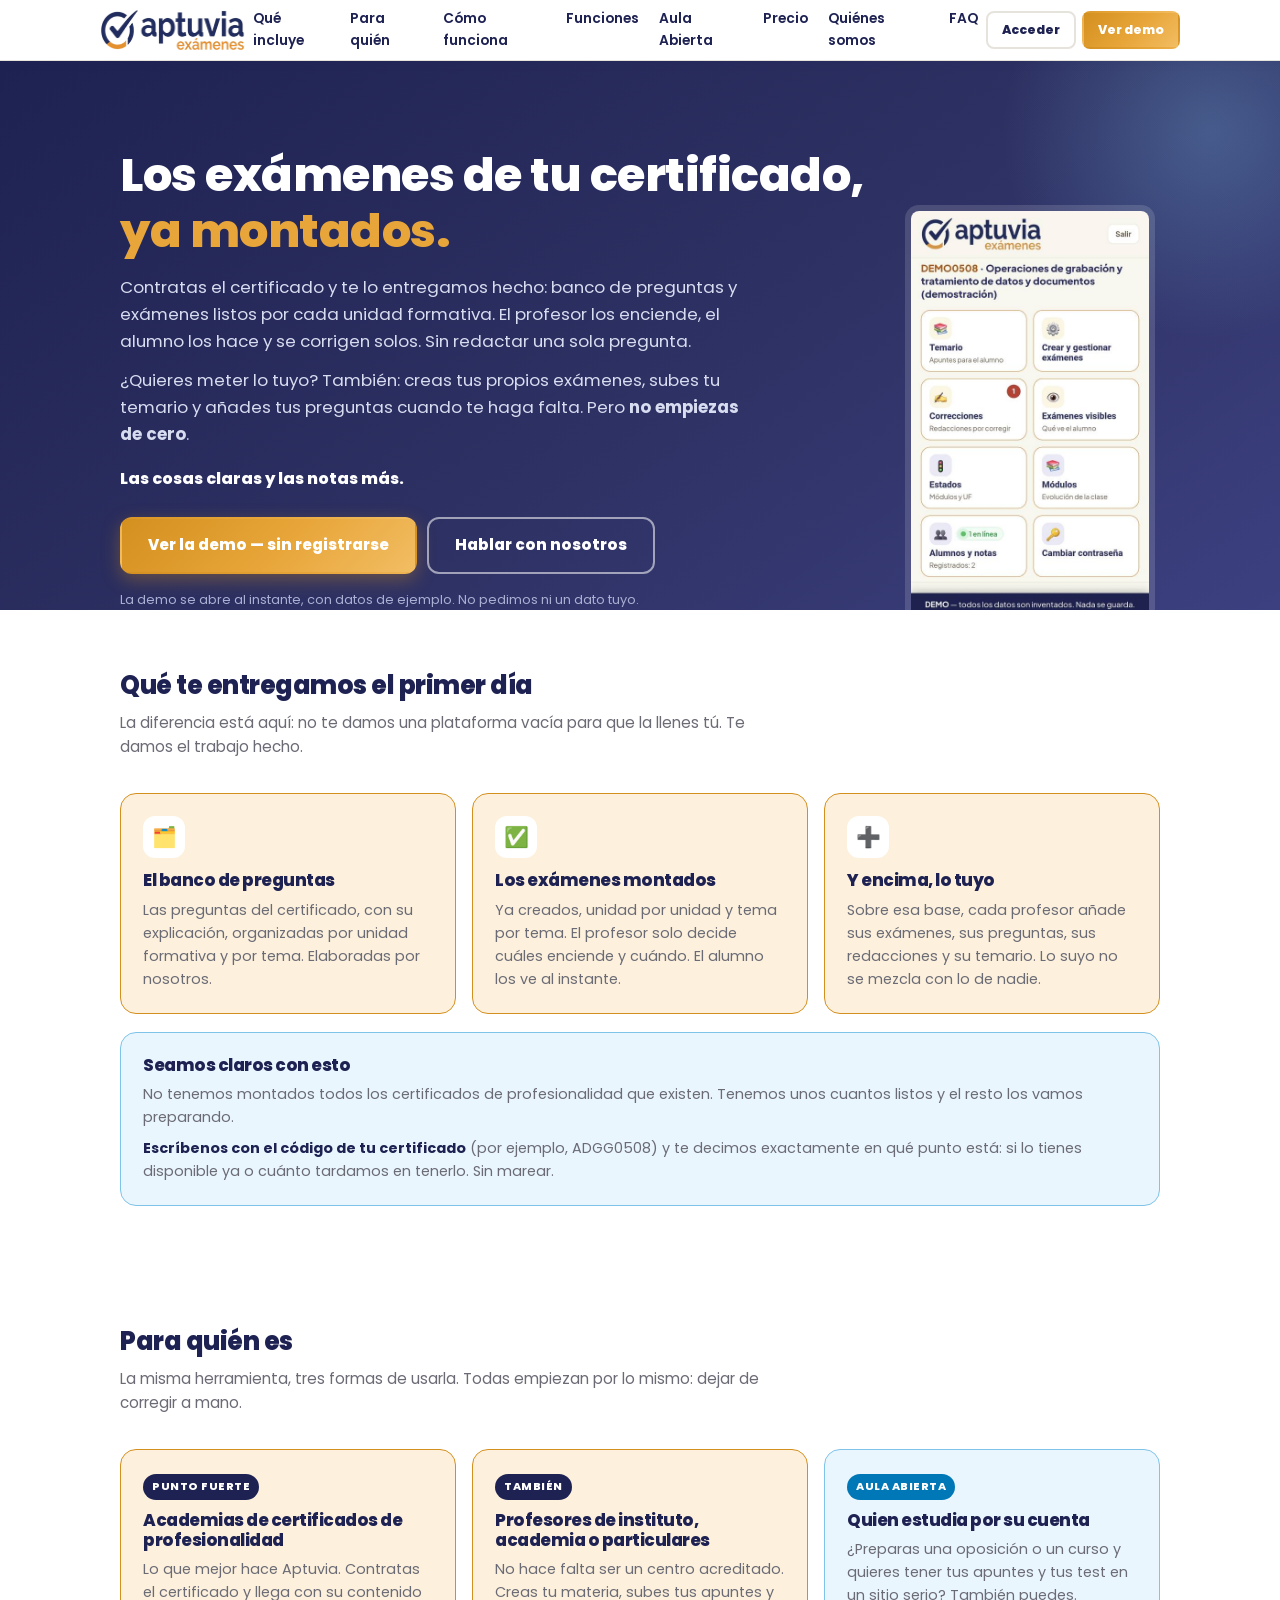
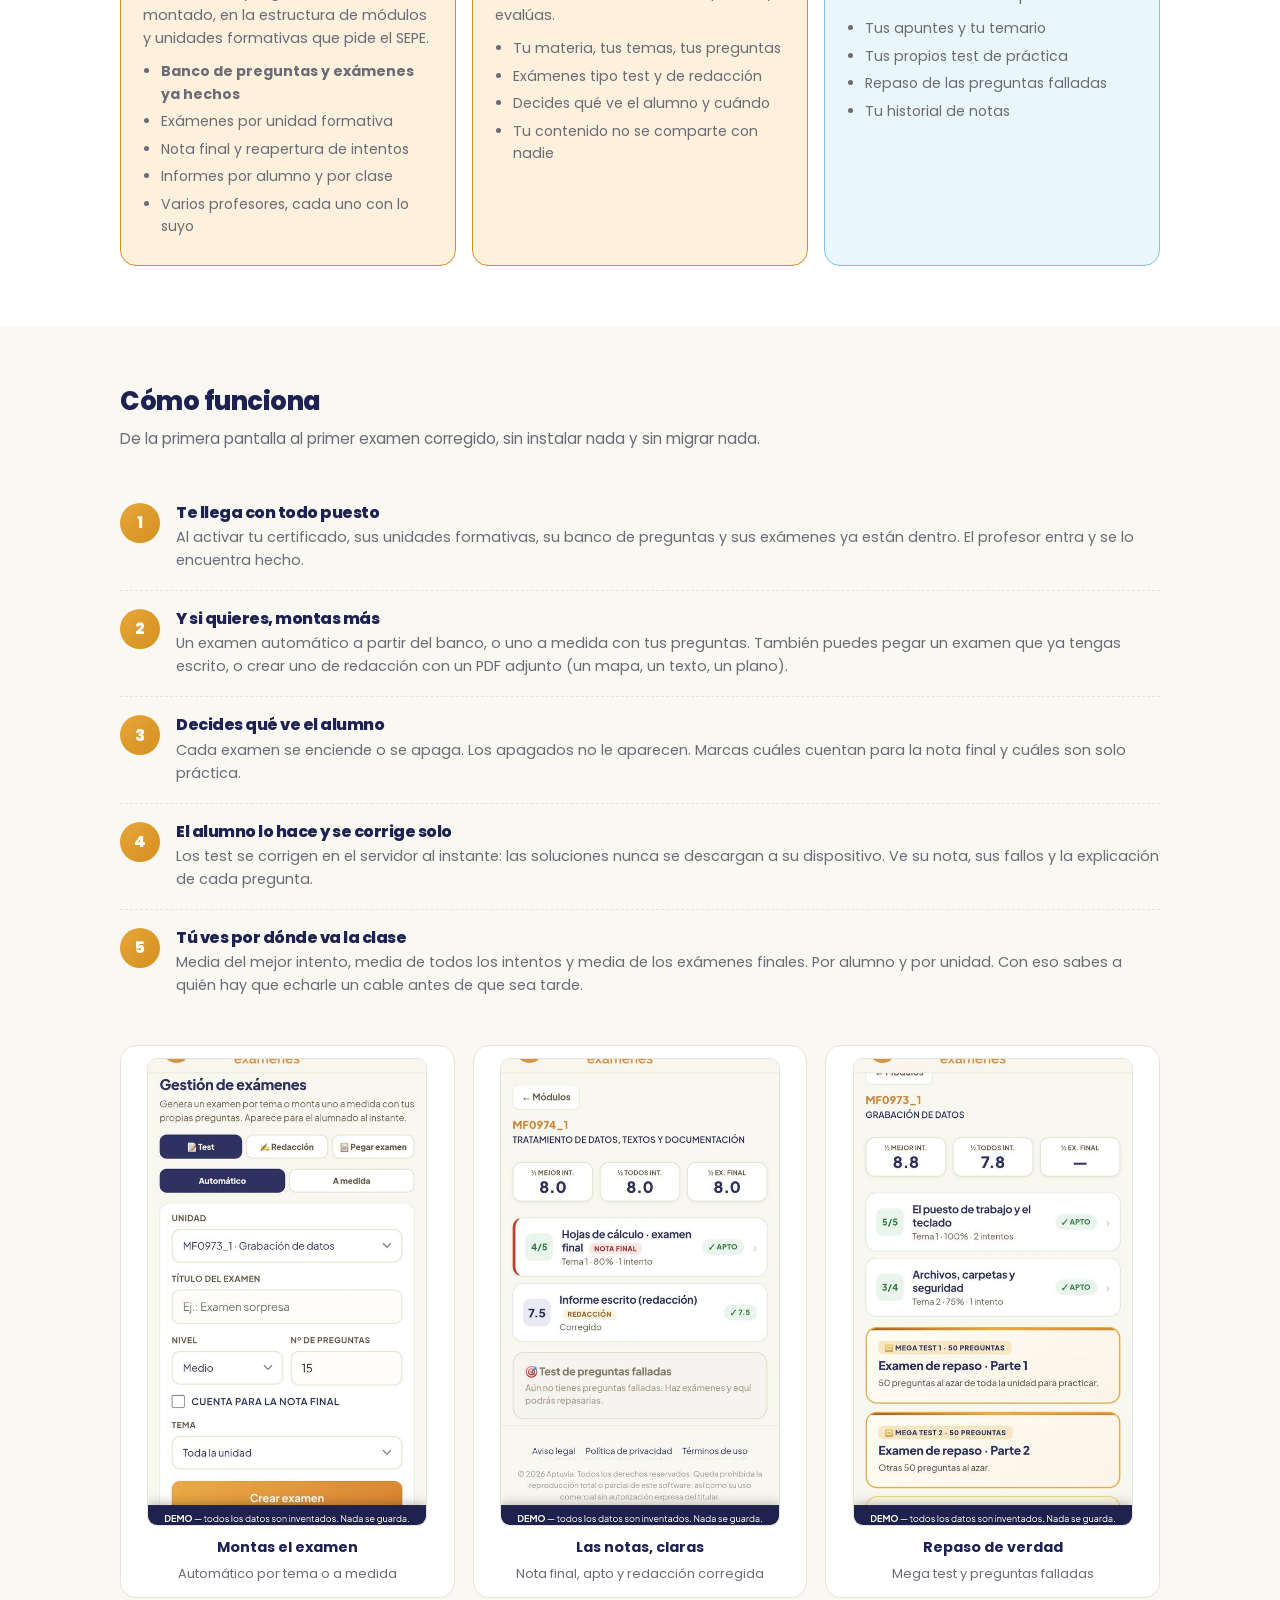
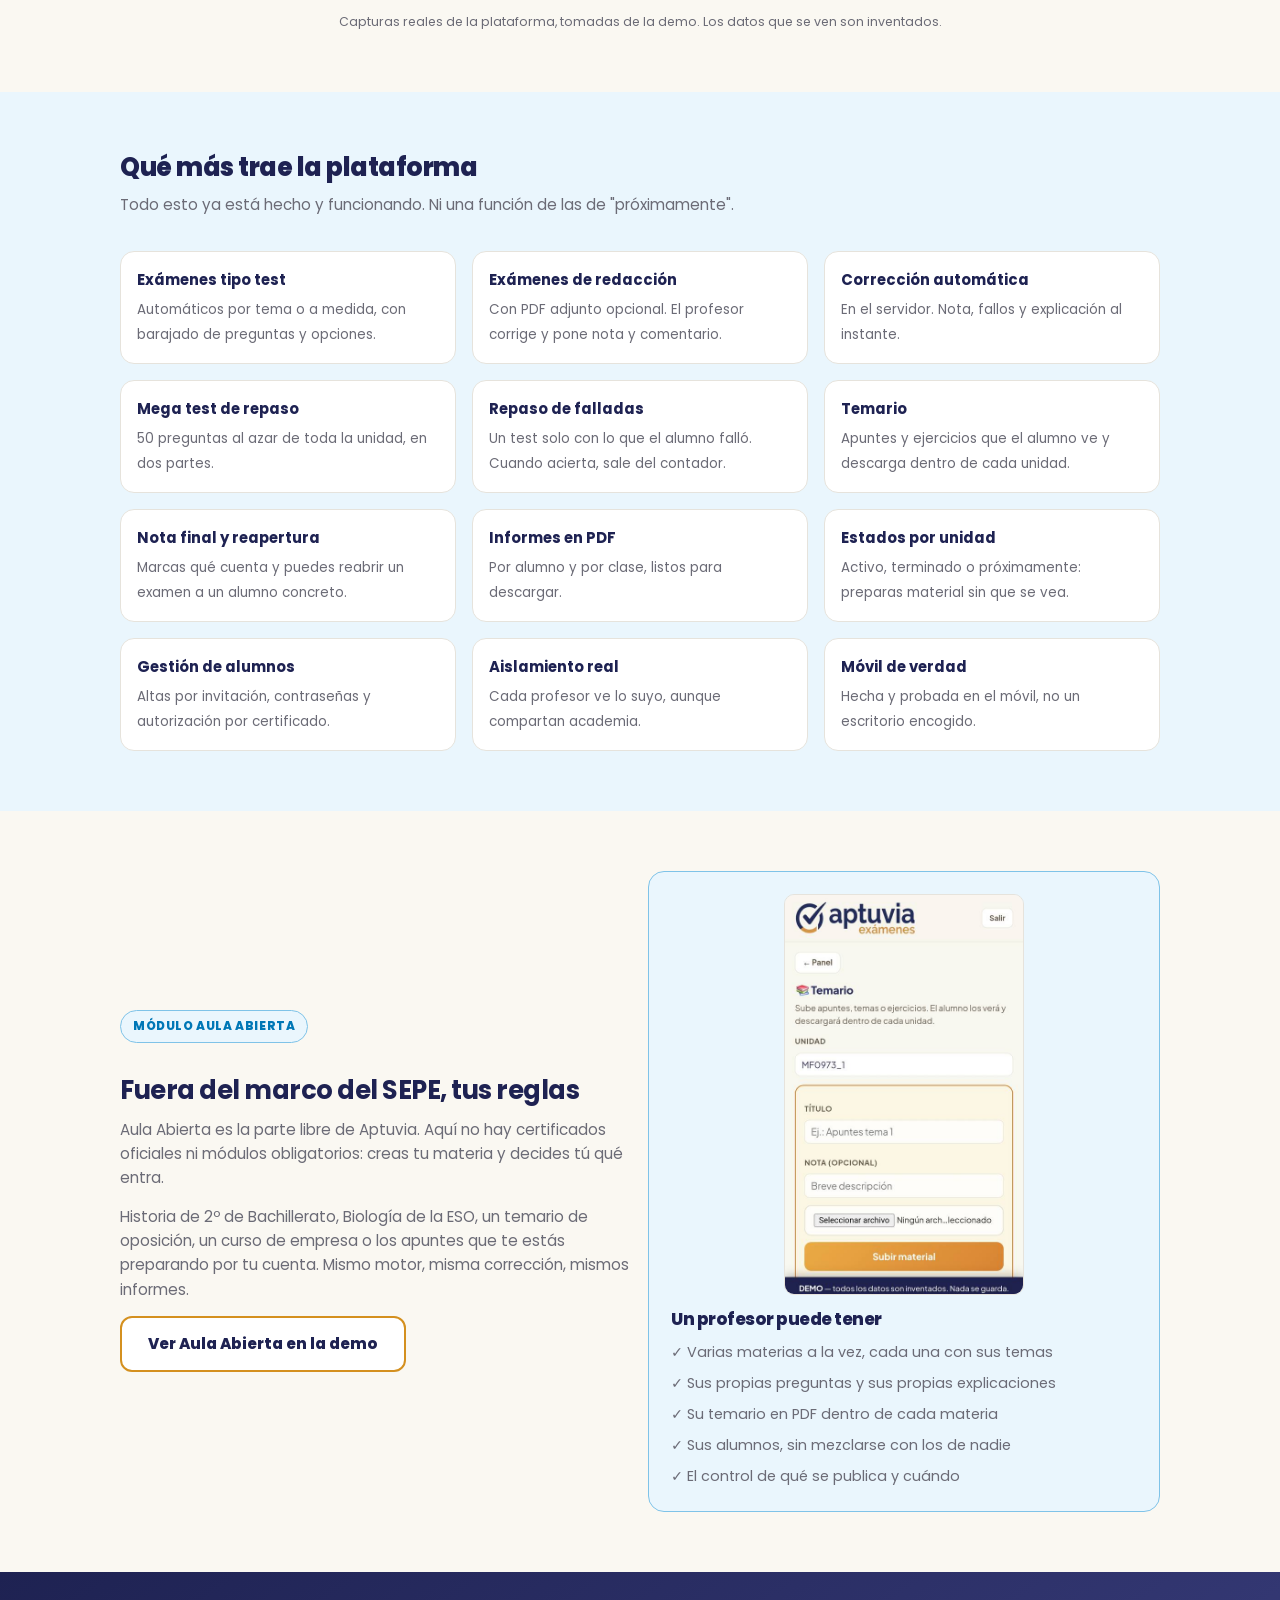
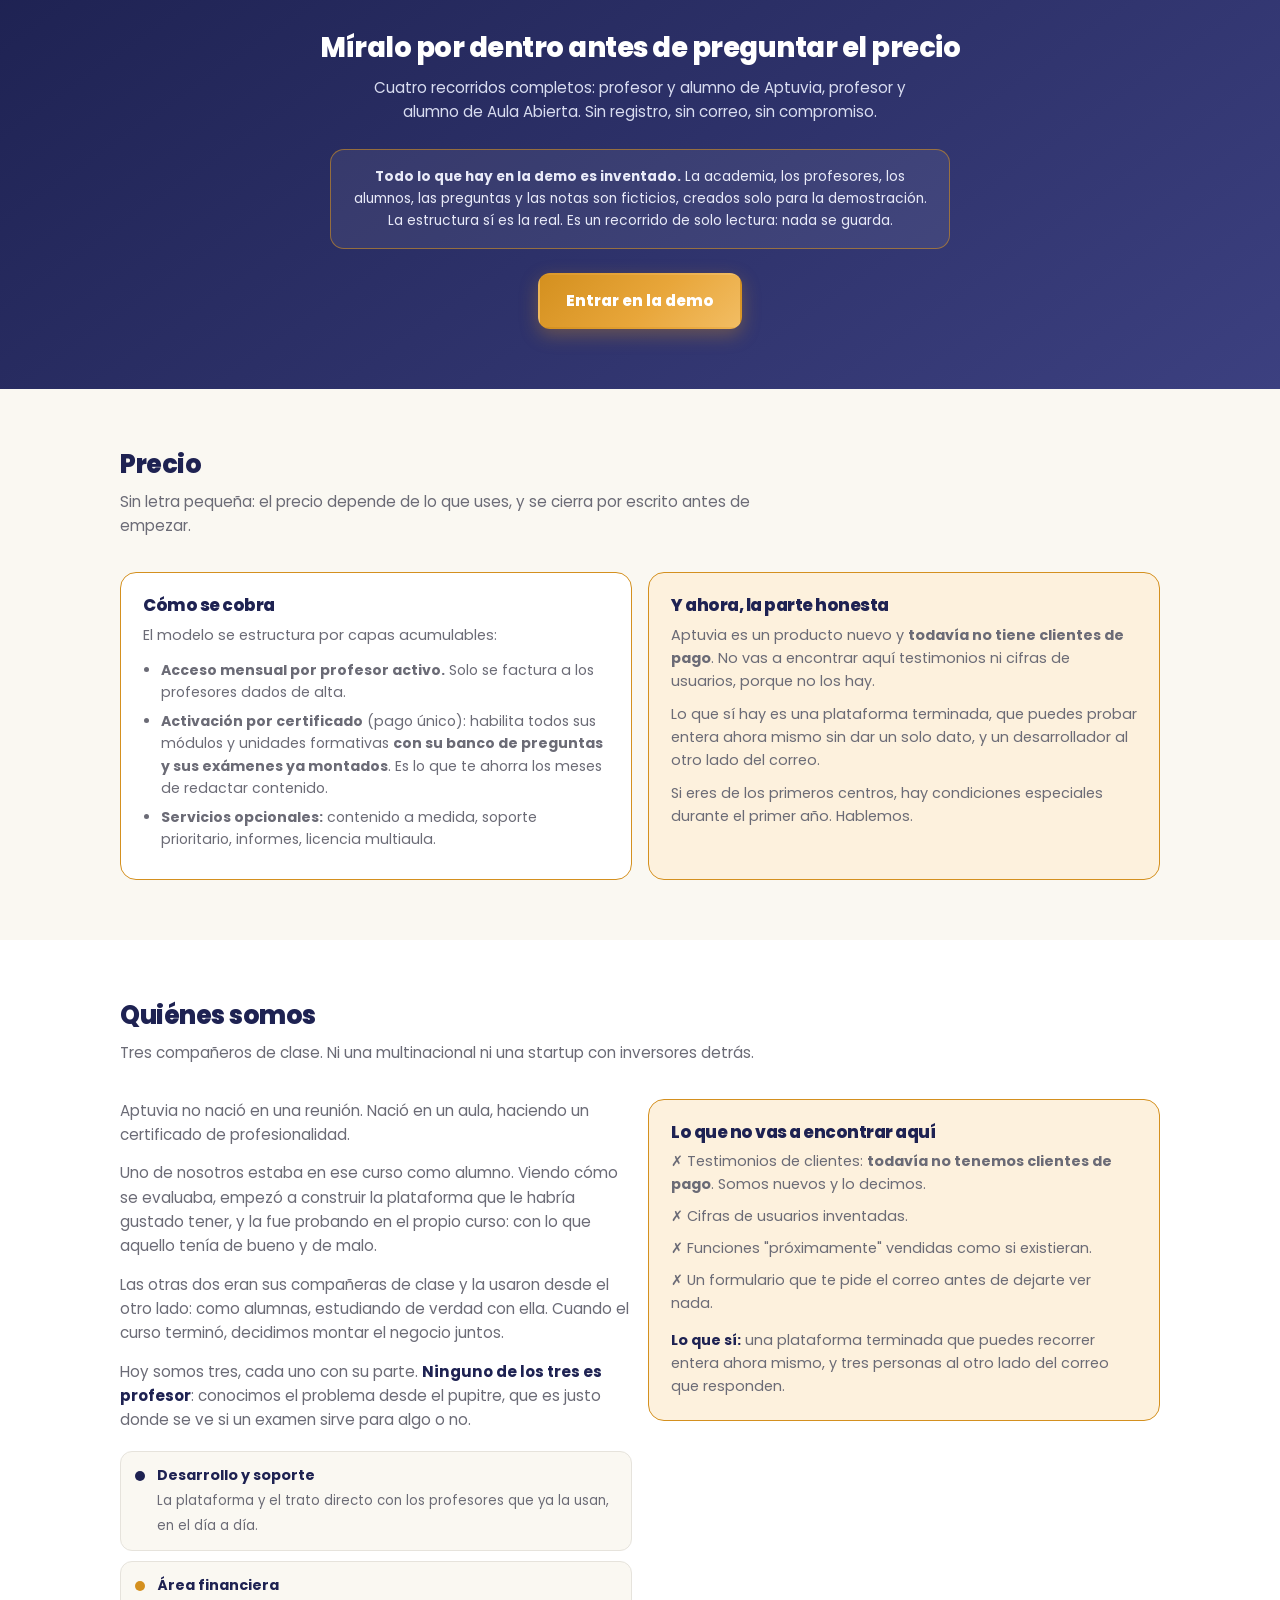
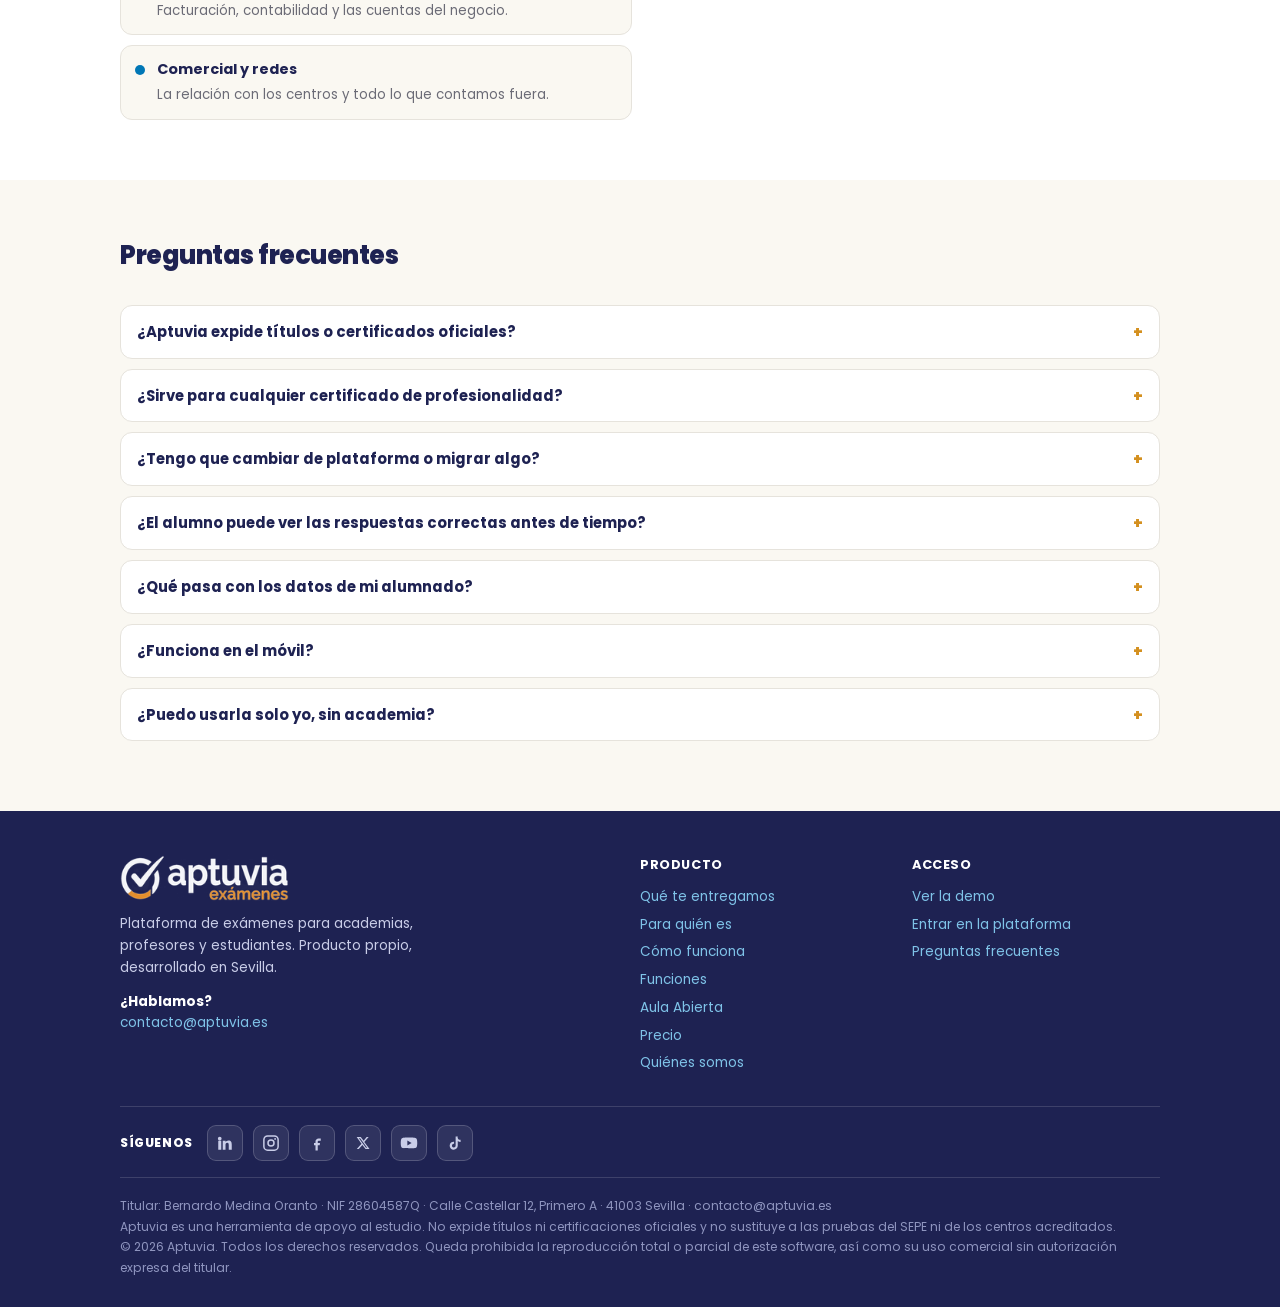
==== index.html @ 1c8ee4ab "Add files via upload" ====
<!DOCTYPE html>
<html lang="es">
<head>
<meta charset="utf-8">
<meta name="viewport" content="width=device-width, initial-scale=1">
<title>Aptuvia · Plataforma de exámenes para academias, profesores y opositores</title>
<meta name="description" content="Crea tus exámenes, sube tu temario y deja que la plataforma corrija. Para academias de certificados de profesionalidad, profesores de instituto, particulares y opositores. Pruébala sin registrarte.">
<meta name="theme-color" content="#1e2252">
<link rel="canonical" href="https://aptuvia.es/">
<meta property="og:type" content="website">
<meta property="og:title" content="Aptuvia · Plataforma de exámenes">
<meta property="og:description" content="Crea tus exámenes, sube tu temario y deja que la plataforma corrija. Pruébala sin registrarte.">
<meta property="og:url" content="https://aptuvia.es/">
<meta property="og:locale" content="es_ES">
<link rel="preconnect" href="https://fonts.googleapis.com">
<link rel="preconnect" href="https://fonts.gstatic.com" crossorigin>
<link href="https://fonts.googleapis.com/css2?family=Poppins:wght@400;600;800&display=swap" rel="stylesheet">
<style>
:root{
  --navy:#1e2252; --navy-2:#2e3163; --navy-3:#3c4080;
  --honey:#d4901f; --honey-2:#e8a63a; --honey-tint:#fdf1dd;
  --celeste:#7fc3e8; --celeste-1:#eaf6fd; --celeste-2:#0077b6;
  --ink:#22242e; --ink-soft:#6b6b76; --line:#e6e3dc; --paper:#faf8f2; --white:#fff;
}
*{box-sizing:border-box;margin:0;padding:0}
html{scroll-behavior:smooth}
body{font-family:'Poppins',system-ui,-apple-system,sans-serif;color:var(--ink);background:var(--paper);line-height:1.6;-webkit-font-smoothing:antialiased}
.wrap{max-width:1080px;margin:0 auto;padding:0 20px}
a{color:inherit}
h1,h2,h3{line-height:1.2;letter-spacing:-.5px}
.btn{display:inline-block;padding:14px 26px;border-radius:12px;font-weight:800;font-size:.95rem;text-decoration:none;border:2px solid transparent;cursor:pointer;transition:transform .12s}
.btn:active{transform:translateY(1px)}
.btn-honey{background:linear-gradient(135deg,var(--honey) 0%,var(--honey-2) 55%,#f2bd63 100%);color:#fff;box-shadow:0 6px 18px rgba(212,144,31,.35)}
.btn-ghost{background:transparent;color:#fff;border-color:rgba(255,255,255,.55)}
.btn-navy{background:var(--navy);color:#fff}
.btn-out{background:#fff;color:var(--navy);border-color:var(--honey)}

/* ── cabecera ── */
header{position:sticky;top:0;z-index:50;background:rgba(255,255,255,.97);backdrop-filter:blur(6px);border-bottom:1px solid var(--line);box-shadow:0 2px 10px rgba(30,34,82,.06)}
.nav{display:flex;align-items:center;justify-content:space-between;gap:8px;padding:8px 0;min-width:0}
.logo{display:flex;align-items:center;text-decoration:none;flex:0 1 auto;min-width:0}
.logo img{height:32px;width:auto;display:block;max-width:100%}
.nav-links{display:none;gap:20px;font-size:.86rem;font-weight:600}
.nav-links a{color:var(--navy);text-decoration:none}
.nav-links a:hover{color:var(--honey)}
.nav-cta{display:flex;gap:6px;flex:0 0 auto}
.nav-cta .btn{padding:6px 10px;font-size:.72rem;border-radius:8px;box-shadow:none}
.btn-nav{background:#fff;color:var(--navy);border-color:var(--line)}
.btn-nav:hover{border-color:var(--honey)}
@media(min-width:520px){ .nav-cta .btn{padding:7px 14px;font-size:.78rem} .logo img{height:36px} }
@media(min-width:900px){ .nav-links{display:flex} .logo img{height:42px} }

/* ── hero ── */
.hero{background:linear-gradient(145deg,var(--navy) 0%,var(--navy-2) 55%,var(--navy-3) 100%);color:#fff;padding:64px 0 72px;position:relative;overflow:hidden}
.hero::after{content:'';position:absolute;right:-140px;top:-140px;width:420px;height:420px;border-radius:50%;background:radial-gradient(circle,rgba(127,195,232,.28),transparent 70%)}
.hero-in{position:relative;z-index:2;max-width:760px}
.eyebrow{display:inline-block;background:rgba(127,195,232,.18);border:1px solid rgba(127,195,232,.5);color:var(--celeste);font-size:.74rem;font-weight:800;letter-spacing:.6px;text-transform:uppercase;padding:6px 12px;border-radius:99px;margin-bottom:18px}
.hero h1{font-size:2.1rem;font-weight:800;margin-bottom:16px}
.hero h1 em{font-style:normal;color:var(--honey-2)}
.hero p.lead{font-size:1.05rem;color:#d8dcf0;margin-bottom:12px;max-width:620px}
.hero .claim{font-weight:800;color:#fff;margin:18px 0 26px;font-size:1rem}
.hero-cta{display:flex;gap:10px;flex-wrap:wrap}
.hero-note{margin-top:16px;font-size:.8rem;color:#aab0d4}
@media(min-width:760px){ .hero h1{font-size:2.9rem} .hero{padding:86px 0 96px} }

/* ── secciones ── */
section{padding:60px 0}
.sec-head{max-width:640px;margin-bottom:34px}
.sec-head h2{font-size:1.6rem;font-weight:800;color:var(--navy);margin-bottom:10px}
.sec-head p{color:var(--ink-soft);font-size:.95rem}
.grid{display:grid;gap:16px}
@media(min-width:760px){ .grid-3{grid-template-columns:repeat(3,1fr)} .grid-2{grid-template-columns:repeat(2,1fr)} }

.card{background:#fff;border:1.5px solid var(--line);border-radius:16px;padding:22px}
.card h3{font-size:1.05rem;font-weight:800;color:var(--navy);margin-bottom:8px}
.card p{font-size:.9rem;color:var(--ink-soft)}
.card .ico{width:42px;height:42px;border-radius:12px;display:flex;align-items:center;justify-content:center;font-size:1.25rem;margin-bottom:12px}

/* para quién */
.who{background:#fff}
.who .card{border-color:var(--honey);background:var(--honey-tint)}
.who .card.aa{border-color:var(--celeste);background:var(--celeste-1)}
.who .tag{display:inline-block;font-size:.68rem;font-weight:800;letter-spacing:.5px;text-transform:uppercase;padding:4px 9px;border-radius:99px;margin-bottom:10px;background:var(--navy);color:#fff}
.who .card.aa .tag{background:var(--celeste-2)}
.who ul{margin:10px 0 0 18px;font-size:.88rem;color:var(--ink-soft)}
.who li{margin-bottom:5px}

/* pasos */
.steps{counter-reset:s}
.step{display:flex;gap:16px;align-items:flex-start;padding:18px 0;border-bottom:1px dashed var(--line)}
.step:last-child{border-bottom:0}
.step .n{counter-increment:s;flex:0 0 40px;height:40px;border-radius:50%;background:linear-gradient(135deg,var(--honey-2),var(--honey));color:#fff;font-weight:800;display:flex;align-items:center;justify-content:center}
.step .n::before{content:counter(s)}
.step h3{font-size:1rem;font-weight:800;color:var(--navy);margin-bottom:4px}
.step p{font-size:.9rem;color:var(--ink-soft)}

/* funciones */
.feats{background:var(--celeste-1)}
.feat{background:#fff;border:1.5px solid var(--line);border-radius:14px;padding:16px}
.feat b{display:block;color:var(--navy);font-size:.93rem;margin-bottom:4px}
.feat span{font-size:.84rem;color:var(--ink-soft)}

/* demo */
.demo{background:linear-gradient(145deg,var(--navy),var(--navy-3));color:#fff;text-align:center}
.demo h2{font-size:1.7rem;font-weight:800;margin-bottom:12px}
.demo p{color:#d8dcf0;max-width:560px;margin:0 auto 24px;font-size:.95rem}
.demo .box{background:rgba(255,255,255,.07);border:1.5px solid rgba(212,144,31,.6);border-radius:14px;padding:16px;max-width:620px;margin:0 auto 24px;font-size:.86rem;color:#e8eaf8}

/* precio */
.price .card{border-color:var(--honey)}
.price ul{margin:12px 0 0 18px;font-size:.88rem;color:var(--ink-soft)}
.price li{margin-bottom:6px}

/* faq */
details{background:#fff;border:1.5px solid var(--line);border-radius:12px;padding:14px 16px;margin-bottom:10px}
details[open]{border-color:var(--honey)}
summary{font-weight:700;color:var(--navy);cursor:pointer;font-size:.93rem;list-style:none}
summary::-webkit-details-marker{display:none}
summary::after{content:'+';float:right;color:var(--honey);font-weight:800}
details[open] summary::after{content:'−'}
details p{margin-top:10px;font-size:.88rem;color:var(--ink-soft)}

/* roles del equipo */
.roles{display:grid;gap:10px}
.role{display:flex;gap:12px;align-items:flex-start;background:var(--paper);border:1.5px solid var(--line);border-radius:12px;padding:12px 14px}
.role .dot{flex:0 0 10px;height:10px;border-radius:50%;margin-top:7px}
.role b{display:block;color:var(--navy);font-size:.9rem}
.role span{font-size:.83rem;color:var(--ink-soft)}
/* capturas */
.shots{display:grid;gap:18px;margin-top:8px}
@media(min-width:760px){ .shots{grid-template-columns:repeat(3,1fr)} }
.shot{background:#fff;border:1.5px solid var(--line);border-radius:16px;padding:12px;text-align:center}
.shot img{width:100%;max-width:280px;height:auto;border-radius:10px;border:1px solid var(--line);display:block;margin:0 auto 10px}
.shot b{display:block;color:var(--navy);font-size:.9rem}
.shot span{font-size:.8rem;color:var(--ink-soft)}
.hero-shot{display:none}
@media(min-width:980px){
  .hero{padding-bottom:0}
  .hero-flex{display:flex;gap:40px;align-items:flex-end}
  .hero-shot{display:block;flex:0 0 250px;position:relative;z-index:3}
  .hero-shot img{width:250px;border-radius:14px 14px 0 0;border:6px solid rgba(255,255,255,.14);border-bottom:0;display:block}
}
/* footer */
footer{background:var(--navy);color:#c9cde8;padding:44px 0 28px;font-size:.85rem}
footer a{color:var(--celeste);text-decoration:none}
.foot-grid{display:grid;gap:24px;margin-bottom:26px}
@media(min-width:760px){ .foot-grid{grid-template-columns:2fr 1fr 1fr} }
footer h4{color:#fff;font-size:.8rem;text-transform:uppercase;letter-spacing:.6px;margin-bottom:10px}
footer ul{list-style:none}
footer li{margin-bottom:6px}
.rs-ico{display:flex;align-items:center;justify-content:center;width:36px;height:36px;border-radius:9px;background:rgba(255,255,255,.08);border:1px solid rgba(255,255,255,.18);color:#c9cde8;transition:background .15s,color .15s}
.rs-ico:hover{background:var(--honey);color:#fff}
.legal{border-top:1px solid rgba(255,255,255,.14);padding-top:18px;font-size:.76rem;color:#8f95bf;line-height:1.7}
</style>
</head>
<body>

<header>
  <div class="wrap nav">
    <a class="logo" href="/"><img src="[data-uri]" alt="Aptuvia · Plataforma de exámenes" width="300" height="83"></a>
    <nav class="nav-links">
      <a href="#que-entregamos">Qué incluye</a>
      <a href="#para-quien">Para quién</a>
      <a href="#como">Cómo funciona</a>
      <a href="#funciones">Funciones</a>
      <a href="#aula-abierta">Aula Abierta</a>
      <a href="#precio">Precio</a>
      <a href="#equipo">Quiénes somos</a>
      <a href="#faq">FAQ</a>
    </nav>
    <div class="nav-cta">
      <a class="btn btn-nav" href="/app.html">Acceder</a>
      <a class="btn btn-honey" href="/app.html#demo">Ver demo</a>
    </div>
  </div>
</header>

<section class="hero">
  <div class="wrap hero-flex"><div class="hero-in">
    <h1>Los exámenes de tu certificado,<br><em>ya montados.</em></h1>
    <p class="lead">Contratas el certificado y te lo entregamos hecho: banco de preguntas y exámenes listos por cada unidad formativa. El profesor los enciende, el alumno los hace y se corrigen solos. Sin redactar una sola pregunta.</p>
    <p class="lead">¿Quieres meter lo tuyo? También: creas tus propios exámenes, subes tu temario y añades tus preguntas cuando te haga falta. Pero <b>no empiezas de cero</b>.</p>
    <p class="claim">Las cosas claras y las notas más.</p>
    <div class="hero-cta">
      <a class="btn btn-honey" href="/app.html#demo">Ver la demo — sin registrarse</a>
      <a class="btn btn-ghost" href="#contacto">Hablar con nosotros</a>
    </div>
    <p class="hero-note">La demo se abre al instante, con datos de ejemplo. No pedimos ni un dato tuyo.</p>
    </div>
    <div class="hero-shot"><img src="[data-uri]" alt="Panel del profesor en Aptuvia" loading="eager" width="250"></div>
  </div>
</section>

<section id="que-entregamos" style="background:#fff">
  <div class="wrap">
    <div class="sec-head">
      <h2>Qué te entregamos el primer día</h2>
      <p>La diferencia está aquí: no te damos una plataforma vacía para que la llenes tú. Te damos el trabajo hecho.</p>
    </div>
    <div class="grid grid-3">
      <div class="card" style="border-color:var(--honey);background:var(--honey-tint)">
        <div class="ico" style="background:#fff">🗂️</div>
        <h3>El banco de preguntas</h3>
        <p>Las preguntas del certificado, con su explicación, organizadas por unidad formativa y por tema. Elaboradas por nosotros.</p>
      </div>
      <div class="card" style="border-color:var(--honey);background:var(--honey-tint)">
        <div class="ico" style="background:#fff">✅</div>
        <h3>Los exámenes montados</h3>
        <p>Ya creados, unidad por unidad y tema por tema. El profesor solo decide cuáles enciende y cuándo. El alumno los ve al instante.</p>
      </div>
      <div class="card" style="border-color:var(--honey);background:var(--honey-tint)">
        <div class="ico" style="background:#fff">➕</div>
        <h3>Y encima, lo tuyo</h3>
        <p>Sobre esa base, cada profesor añade sus exámenes, sus preguntas, sus redacciones y su temario. Lo suyo no se mezcla con lo de nadie.</p>
      </div>
    </div>
    <div class="card" style="margin-top:18px;border-color:var(--celeste);background:var(--celeste-1)">
      <h3>Seamos claros con esto</h3>
      <p style="margin-bottom:8px">No tenemos montados todos los certificados de profesionalidad que existen. Tenemos unos cuantos listos y el resto los vamos preparando.</p>
      <p><b style="color:var(--navy)">Escríbenos con el código de tu certificado</b> (por ejemplo, ADGG0508) y te decimos exactamente en qué punto está: si lo tienes disponible ya o cuánto tardamos en tenerlo. Sin marear.</p>
    </div>
  </div>
</section>

<section class="who" id="para-quien">
  <div class="wrap">
    <div class="sec-head">
      <h2>Para quién es</h2>
      <p>La misma herramienta, tres formas de usarla. Todas empiezan por lo mismo: dejar de corregir a mano.</p>
    </div>
    <div class="grid grid-3">
      <div class="card">
        <span class="tag">Punto fuerte</span>
        <h3>Academias de certificados de profesionalidad</h3>
        <p>Lo que mejor hace Aptuvia. Contratas el certificado y llega con su contenido montado, en la estructura de módulos y unidades formativas que pide el SEPE.</p>
        <ul>
          <li><b>Banco de preguntas y exámenes ya hechos</b></li>
          <li>Exámenes por unidad formativa</li>
          <li>Nota final y reapertura de intentos</li>
          <li>Informes por alumno y por clase</li>
          <li>Varios profesores, cada uno con lo suyo</li>
        </ul>
      </div>
      <div class="card">
        <span class="tag">También</span>
        <h3>Profesores de instituto, academia o particulares</h3>
        <p>No hace falta ser un centro acreditado. Creas tu materia, subes tus apuntes y evalúas.</p>
        <ul>
          <li>Tu materia, tus temas, tus preguntas</li>
          <li>Exámenes tipo test y de redacción</li>
          <li>Decides qué ve el alumno y cuándo</li>
          <li>Tu contenido no se comparte con nadie</li>
        </ul>
      </div>
      <div class="card aa">
        <span class="tag">Aula Abierta</span>
        <h3>Quien estudia por su cuenta</h3>
        <p>¿Preparas una oposición o un curso y quieres tener tus apuntes y tus test en un sitio serio? También puedes.</p>
        <ul>
          <li>Tus apuntes y tu temario</li>
          <li>Tus propios test de práctica</li>
          <li>Repaso de las preguntas falladas</li>
          <li>Tu historial de notas</li>
        </ul>
      </div>
    </div>
  </div>
</section>

<section id="como">
  <div class="wrap">
    <div class="sec-head">
      <h2>Cómo funciona</h2>
      <p>De la primera pantalla al primer examen corregido, sin instalar nada y sin migrar nada.</p>
    </div>
    <div class="steps">
      <div class="step"><div class="n"></div><div>
        <h3>Te llega con todo puesto</h3>
        <p>Al activar tu certificado, sus unidades formativas, su banco de preguntas y sus exámenes ya están dentro. El profesor entra y se lo encuentra hecho.</p>
      </div></div>
      <div class="step"><div class="n"></div><div>
        <h3>Y si quieres, montas más</h3>
        <p>Un examen automático a partir del banco, o uno a medida con tus preguntas. También puedes pegar un examen que ya tengas escrito, o crear uno de redacción con un PDF adjunto (un mapa, un texto, un plano).</p>
      </div></div>
      <div class="step"><div class="n"></div><div>
        <h3>Decides qué ve el alumno</h3>
        <p>Cada examen se enciende o se apaga. Los apagados no le aparecen. Marcas cuáles cuentan para la nota final y cuáles son solo práctica.</p>
      </div></div>
      <div class="step"><div class="n"></div><div>
        <h3>El alumno lo hace y se corrige solo</h3>
        <p>Los test se corrigen en el servidor al instante: las soluciones nunca se descargan a su dispositivo. Ve su nota, sus fallos y la explicación de cada pregunta.</p>
      </div></div>
      <div class="step"><div class="n"></div><div>
        <h3>Tú ves por dónde va la clase</h3>
        <p>Media del mejor intento, media de todos los intentos y media de los exámenes finales. Por alumno y por unidad. Con eso sabes a quién hay que echarle un cable antes de que sea tarde.</p>
      </div></div>
    </div>

    <div class="shots" style="margin-top:30px">
      <div class="shot"><img src="[data-uri]" alt="Pantalla de creación de exámenes de Aptuvia" loading="lazy">
        <b>Montas el examen</b><span>Automático por tema o a medida</span></div>
      <div class="shot"><img src="[data-uri]" alt="Notas por unidad y nota final en Aptuvia" loading="lazy">
        <b>Las notas, claras</b><span>Nota final, apto y redacción corregida</span></div>
      <div class="shot"><img src="[data-uri]" alt="Mega test de repaso y preguntas falladas en Aptuvia" loading="lazy">
        <b>Repaso de verdad</b><span>Mega test y preguntas falladas</span></div>
    </div>
    <p style="text-align:center;font-size:.78rem;color:var(--ink-soft);margin-top:14px">Capturas reales de la plataforma, tomadas de la demo. Los datos que se ven son inventados.</p>
  </div>
</section>

<section class="feats" id="funciones">
  <div class="wrap">
    <div class="sec-head">
      <h2>Qué más trae la plataforma</h2>
      <p>Todo esto ya está hecho y funcionando. Ni una función de las de "próximamente".</p>
    </div>
    <div class="grid grid-3">
      <div class="feat"><b>Exámenes tipo test</b><span>Automáticos por tema o a medida, con barajado de preguntas y opciones.</span></div>
      <div class="feat"><b>Exámenes de redacción</b><span>Con PDF adjunto opcional. El profesor corrige y pone nota y comentario.</span></div>
      <div class="feat"><b>Corrección automática</b><span>En el servidor. Nota, fallos y explicación al instante.</span></div>
      <div class="feat"><b>Mega test de repaso</b><span>50 preguntas al azar de toda la unidad, en dos partes.</span></div>
      <div class="feat"><b>Repaso de falladas</b><span>Un test solo con lo que el alumno falló. Cuando acierta, sale del contador.</span></div>
      <div class="feat"><b>Temario</b><span>Apuntes y ejercicios que el alumno ve y descarga dentro de cada unidad.</span></div>
      <div class="feat"><b>Nota final y reapertura</b><span>Marcas qué cuenta y puedes reabrir un examen a un alumno concreto.</span></div>
      <div class="feat"><b>Informes en PDF</b><span>Por alumno y por clase, listos para descargar.</span></div>
      <div class="feat"><b>Estados por unidad</b><span>Activo, terminado o próximamente: preparas material sin que se vea.</span></div>
      <div class="feat"><b>Gestión de alumnos</b><span>Altas por invitación, contraseñas y autorización por certificado.</span></div>
      <div class="feat"><b>Aislamiento real</b><span>Cada profesor ve lo suyo, aunque compartan academia.</span></div>
      <div class="feat"><b>Móvil de verdad</b><span>Hecha y probada en el móvil, no un escritorio encogido.</span></div>
    </div>
  </div>
</section>

<section id="aula-abierta">
  <div class="wrap">
    <div class="grid grid-2" style="align-items:center">
      <div>
        <span class="eyebrow" style="background:var(--celeste-1);border-color:var(--celeste);color:var(--celeste-2)">Módulo Aula Abierta</span>
        <h2 style="font-size:1.6rem;color:var(--navy);margin:14px 0 12px">Fuera del marco del SEPE, tus reglas</h2>
        <p style="color:var(--ink-soft);font-size:.95rem;margin-bottom:14px">Aula Abierta es la parte libre de Aptuvia. Aquí no hay certificados oficiales ni módulos obligatorios: creas tu materia y decides tú qué entra.</p>
        <p style="color:var(--ink-soft);font-size:.95rem;margin-bottom:14px">Historia de 2º de Bachillerato, Biología de la ESO, un temario de oposición, un curso de empresa o los apuntes que te estás preparando por tu cuenta. Mismo motor, misma corrección, mismos informes.</p>
        <a class="btn btn-out" href="/app.html#demo">Ver Aula Abierta en la demo</a>
      </div>
      <div class="card" style="border-color:var(--celeste);background:var(--celeste-1)">
        <img src="[data-uri]" alt="Subida de temario en Aptuvia" loading="lazy" style="width:100%;max-width:240px;border-radius:10px;border:1px solid var(--line);display:block;margin:0 auto 14px">
        <h3 style="margin-bottom:12px">Un profesor puede tener</h3>
        <p style="margin-bottom:8px">✓ Varias materias a la vez, cada una con sus temas</p>
        <p style="margin-bottom:8px">✓ Sus propias preguntas y sus propias explicaciones</p>
        <p style="margin-bottom:8px">✓ Su temario en PDF dentro de cada materia</p>
        <p style="margin-bottom:8px">✓ Sus alumnos, sin mezclarse con los de nadie</p>
        <p>✓ El control de qué se publica y cuándo</p>
      </div>
    </div>
  </div>
</section>

<section class="demo">
  <div class="wrap">
    <h2>Míralo por dentro antes de preguntar el precio</h2>
    <p>Cuatro recorridos completos: profesor y alumno de Aptuvia, profesor y alumno de Aula Abierta. Sin registro, sin correo, sin compromiso.</p>
    <div class="box">
      <b>Todo lo que hay en la demo es inventado.</b> La academia, los profesores, los alumnos, las preguntas y las notas son ficticios, creados solo para la demostración. La estructura sí es la real. Es un recorrido de solo lectura: nada se guarda.
    </div>
    <a class="btn btn-honey" href="/app.html#demo">Entrar en la demo</a>
  </div>
</section>

<section class="price" id="precio">
  <div class="wrap">
    <div class="sec-head">
      <h2>Precio</h2>
      <p>Sin letra pequeña: el precio depende de lo que uses, y se cierra por escrito antes de empezar.</p>
    </div>
    <div class="grid grid-2">
      <div class="card">
        <h3>Cómo se cobra</h3>
        <p>El modelo se estructura por capas acumulables:</p>
        <ul>
          <li><b>Acceso mensual por profesor activo.</b> Solo se factura a los profesores dados de alta.</li>
          <li><b>Activación por certificado</b> (pago único): habilita todos sus módulos y unidades formativas <b>con su banco de preguntas y sus exámenes ya montados</b>. Es lo que te ahorra los meses de redactar contenido.</li>
          <li><b>Servicios opcionales:</b> contenido a medida, soporte prioritario, informes, licencia multiaula.</li>
        </ul>
      </div>
      <div class="card" style="background:var(--honey-tint)">
        <h3>Y ahora, la parte honesta</h3>
        <p style="margin-bottom:10px">Aptuvia es un producto nuevo y <b>todavía no tiene clientes de pago</b>. No vas a encontrar aquí testimonios ni cifras de usuarios, porque no los hay.</p>
        <p style="margin-bottom:10px">Lo que sí hay es una plataforma terminada, que puedes probar entera ahora mismo sin dar un solo dato, y un desarrollador al otro lado del correo.</p>
        <p>Si eres de los primeros centros, hay condiciones especiales durante el primer año. Hablemos.</p>
      </div>
    </div>
  </div>
</section>

<section id="equipo" style="background:#fff">
  <div class="wrap">
    <div class="sec-head">
      <h2>Quiénes somos</h2>
      <p>Tres compañeros de clase. Ni una multinacional ni una startup con inversores detrás.</p>
    </div>
    <div class="grid grid-2" style="align-items:start">
      <div>
        <p style="font-size:.95rem;color:var(--ink-soft);margin-bottom:14px">Aptuvia no nació en una reunión. Nació en un aula, haciendo un certificado de profesionalidad.</p>
        <p style="font-size:.95rem;color:var(--ink-soft);margin-bottom:14px">Uno de nosotros estaba en ese curso como alumno. Viendo cómo se evaluaba, empezó a construir la plataforma que le habría gustado tener, y la fue probando en el propio curso: con lo que aquello tenía de bueno y de malo.</p>
        <p style="font-size:.95rem;color:var(--ink-soft);margin-bottom:14px">Las otras dos eran sus compañeras de clase y la usaron desde el otro lado: como alumnas, estudiando de verdad con ella. Cuando el curso terminó, decidimos montar el negocio juntos.</p>
        <p style="font-size:.95rem;color:var(--ink-soft);margin-bottom:18px">Hoy somos tres, cada uno con su parte. <b style="color:var(--navy)">Ninguno de los tres es profesor</b>: conocimos el problema desde el pupitre, que es justo donde se ve si un examen sirve para algo o no.</p>

        <div class="roles">
          <div class="role"><span class="dot" style="background:var(--navy)"></span><div>
            <b>Desarrollo y soporte</b>
            <span>La plataforma y el trato directo con los profesores que ya la usan, en el día a día.</span></div></div>
          <div class="role"><span class="dot" style="background:var(--honey)"></span><div>
            <b>Área financiera</b>
            <span>Facturación, contabilidad y las cuentas del negocio.</span></div></div>
          <div class="role"><span class="dot" style="background:var(--celeste-2)"></span><div>
            <b>Comercial y redes</b>
            <span>La relación con los centros y todo lo que contamos fuera.</span></div></div>
        </div>
      </div>
      <div class="card" style="border-color:var(--honey);background:var(--honey-tint)">
        <h3>Lo que no vas a encontrar aquí</h3>
        <p style="margin-bottom:9px">✗ Testimonios de clientes: <b>todavía no tenemos clientes de pago</b>. Somos nuevos y lo decimos.</p>
        <p style="margin-bottom:9px">✗ Cifras de usuarios inventadas.</p>
        <p style="margin-bottom:9px">✗ Funciones "próximamente" vendidas como si existieran.</p>
        <p style="margin-bottom:14px">✗ Un formulario que te pide el correo antes de dejarte ver nada.</p>
        <p style="font-size:.9rem"><b style="color:var(--navy)">Lo que sí:</b> una plataforma terminada que puedes recorrer entera ahora mismo, y tres personas al otro lado del correo que responden.</p>
      </div>
    </div>
  </div>
</section>

<section id="faq">
  <div class="wrap">
    <div class="sec-head">
      <h2>Preguntas frecuentes</h2>
    </div>
    <details><summary>¿Aptuvia expide títulos o certificados oficiales?</summary>
      <p>No. Es una herramienta de apoyo al estudio y a la evaluación. No sustituye a las pruebas ni a las acreditaciones del SEPE ni de los centros acreditados. Superar un examen en Aptuvia no tiene validez administrativa.</p></details>
    <details><summary>¿Sirve para cualquier certificado de profesionalidad?</summary>
      <p>La estructura sí: módulos, unidades formativas, exámenes, notas e informes valen para cualquiera. Lo que varía es el contenido. Escríbenos con el código del certificado y te decimos en qué punto está.</p></details>
    <details><summary>¿Tengo que cambiar de plataforma o migrar algo?</summary>
      <p>No. Aptuvia hace exámenes; no pretende sustituir a tu gestor académico. Se abre en el navegador, no se instala nada y puedes usarla solo para la parte de evaluación.</p></details>
    <details><summary>¿El alumno puede ver las respuestas correctas antes de tiempo?</summary>
      <p>No. La corrección se hace en el servidor: las soluciones no se descargan al dispositivo del alumno. Solo ve la corrección cuando entrega.</p></details>
    <details><summary>¿Qué pasa con los datos de mi alumnado?</summary>
      <p>La academia es la responsable del tratamiento y Aptuvia actúa como encargado, tratando los datos solo para prestar el servicio. Los datos se alojan en servidores de la Unión Europea. Antes de firmar se formaliza el contrato de encargado del tratamiento que exige el RGPD.</p></details>
    <details><summary>¿Funciona en el móvil?</summary>
      <p>Sí, y no de aquella manera: está desarrollada y probada desde el móvil. También funciona en tableta y en ordenador.</p></details>
    <details><summary>¿Puedo usarla solo yo, sin academia?</summary>
      <p>Sí, con Aula Abierta. Creas tus materias, subes tu temario y montas tus test. Escríbenos y te contamos cómo.</p></details>
  </div>
</section>

<footer id="contacto">
  <div class="wrap">
    <div class="foot-grid">
      <div>
        <a class="logo" href="/" style="margin-bottom:12px"><img src="[data-uri]" alt="Aptuvia" width="220" height="60" style="height:46px"></a>
        <p style="margin-top:10px;max-width:340px">Plataforma de exámenes para academias, profesores y estudiantes. Producto propio, desarrollado en Sevilla.</p>
        <p style="margin-top:12px"><b style="color:#fff">¿Hablamos?</b><br>
          <a href="mailto:contacto@aptuvia.es">contacto@aptuvia.es</a></p>
      </div>
      <div>
        <h4>Producto</h4>
        <ul>
          <li><a href="#que-entregamos">Qué te entregamos</a></li>
          <li><a href="#para-quien">Para quién es</a></li>
          <li><a href="#como">Cómo funciona</a></li>
          <li><a href="#funciones">Funciones</a></li>
          <li><a href="#aula-abierta">Aula Abierta</a></li>
          <li><a href="#precio">Precio</a></li>
          <li><a href="#equipo">Quiénes somos</a></li>
        </ul>
      </div>
      <div>
        <h4>Acceso</h4>
        <ul>
          <li><a href="/app.html#demo">Ver la demo</a></li>
          <li><a href="/app.html">Entrar en la plataforma</a></li>
          <li><a href="#faq">Preguntas frecuentes</a></li>
        </ul>
      </div>
    </div>
    <div style="border-top:1px solid rgba(255,255,255,.14);padding-top:18px;margin-bottom:16px;display:flex;gap:10px;flex-wrap:wrap;align-items:center">
      <span style="font-size:.76rem;font-weight:800;text-transform:uppercase;letter-spacing:.6px;color:#fff;margin-right:4px">Síguenos</span>
      <a href="#" aria-label="LinkedIn" title="LinkedIn" class="rs-ico"><svg viewBox="0 0 24 24" width="18" height="18" fill="currentColor"><path d="M4.98 3.5a2.5 2.5 0 1 1 0 5 2.5 2.5 0 0 1 0-5zM3 9h4v12H3zM9 9h3.8v1.7h.05c.53-1 1.83-2.05 3.77-2.05C20.3 8.65 21 11 21 14.1V21h-4v-6.1c0-1.45-.03-3.3-2-3.3-2 0-2.3 1.57-2.3 3.2V21H9z"/></svg></a>
      <a href="#" aria-label="Instagram" title="Instagram" class="rs-ico"><svg viewBox="0 0 24 24" width="18" height="18" fill="none" stroke="currentColor" stroke-width="2"><rect x="2.5" y="2.5" width="19" height="19" rx="5"/><circle cx="12" cy="12" r="4"/><circle cx="17.5" cy="6.5" r="1.2" fill="currentColor" stroke="none"/></svg></a>
      <a href="#" aria-label="Facebook" title="Facebook" class="rs-ico"><svg viewBox="0 0 24 24" width="18" height="18" fill="currentColor"><path d="M14 9h3V6h-3c-2.2 0-4 1.8-4 4v2H8v3h2v7h3v-7h2.6l.4-3H13v-2c0-.55.45-1 1-1z"/></svg></a>
      <a href="#" aria-label="X" title="X" class="rs-ico"><svg viewBox="0 0 24 24" width="16" height="16" fill="currentColor"><path d="M17.5 3h3l-6.6 7.5L21.8 21h-6l-4.7-6.1L5.7 21h-3l7-8L2.5 3h6.2l4.2 5.6zm-1 16h1.7L7.6 4.7H5.8z"/></svg></a>
      <a href="#" aria-label="YouTube" title="YouTube" class="rs-ico"><svg viewBox="0 0 24 24" width="18" height="18" fill="currentColor"><path d="M22.5 7.2a2.7 2.7 0 0 0-1.9-1.9C18.9 4.8 12 4.8 12 4.8s-6.9 0-8.6.5A2.7 2.7 0 0 0 1.5 7.2C1 8.9 1 12 1 12s0 3.1.5 4.8a2.7 2.7 0 0 0 1.9 1.9c1.7.5 8.6.5 8.6.5s6.9 0 8.6-.5a2.7 2.7 0 0 0 1.9-1.9c.5-1.7.5-4.8.5-4.8s0-3.1-.5-4.8zM9.8 15.3V8.7l5.7 3.3z"/></svg></a>
      <a href="#" aria-label="TikTok" title="TikTok" class="rs-ico"><svg viewBox="0 0 24 24" width="17" height="17" fill="currentColor"><path d="M16.6 2h-3v13.1a2.6 2.6 0 1 1-2.2-2.6V9.4a5.7 5.7 0 1 0 5.2 5.7V8.6a6.6 6.6 0 0 0 4 1.3V6.8a3.6 3.6 0 0 1-4-4.8z"/></svg></a>
    </div>
    <div class="legal">
      Titular: Bernardo Medina Oranto · NIF 28604587Q · Calle Castellar 12, Primero A · 41003 Sevilla · contacto@aptuvia.es<br>
      Aptuvia es una herramienta de apoyo al estudio. No expide títulos ni certificaciones oficiales y no sustituye a las pruebas del SEPE ni de los centros acreditados.<br>
      © 2026 Aptuvia. Todos los derechos reservados. Queda prohibida la reproducción total o parcial de este software, así como su uso comercial sin autorización expresa del titular.
    </div>
  </div>
</footer>

</body>
</html>
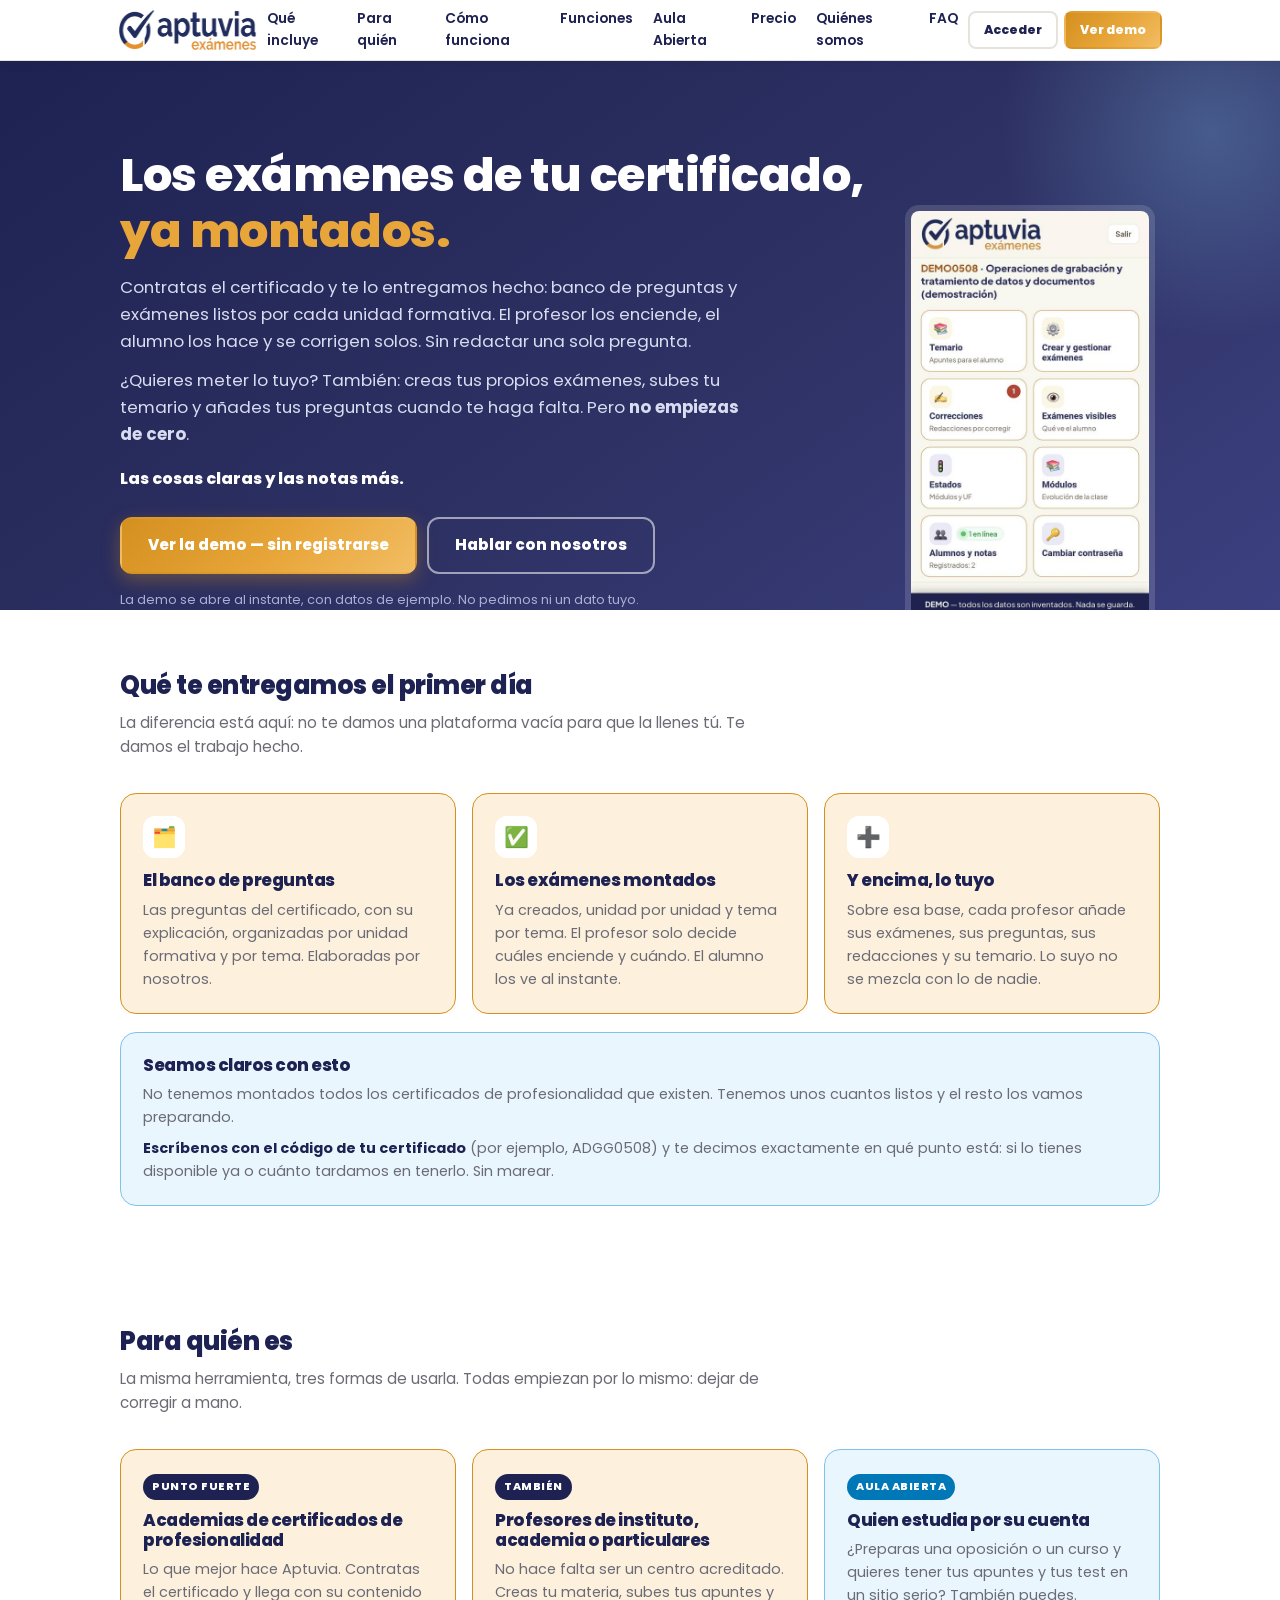
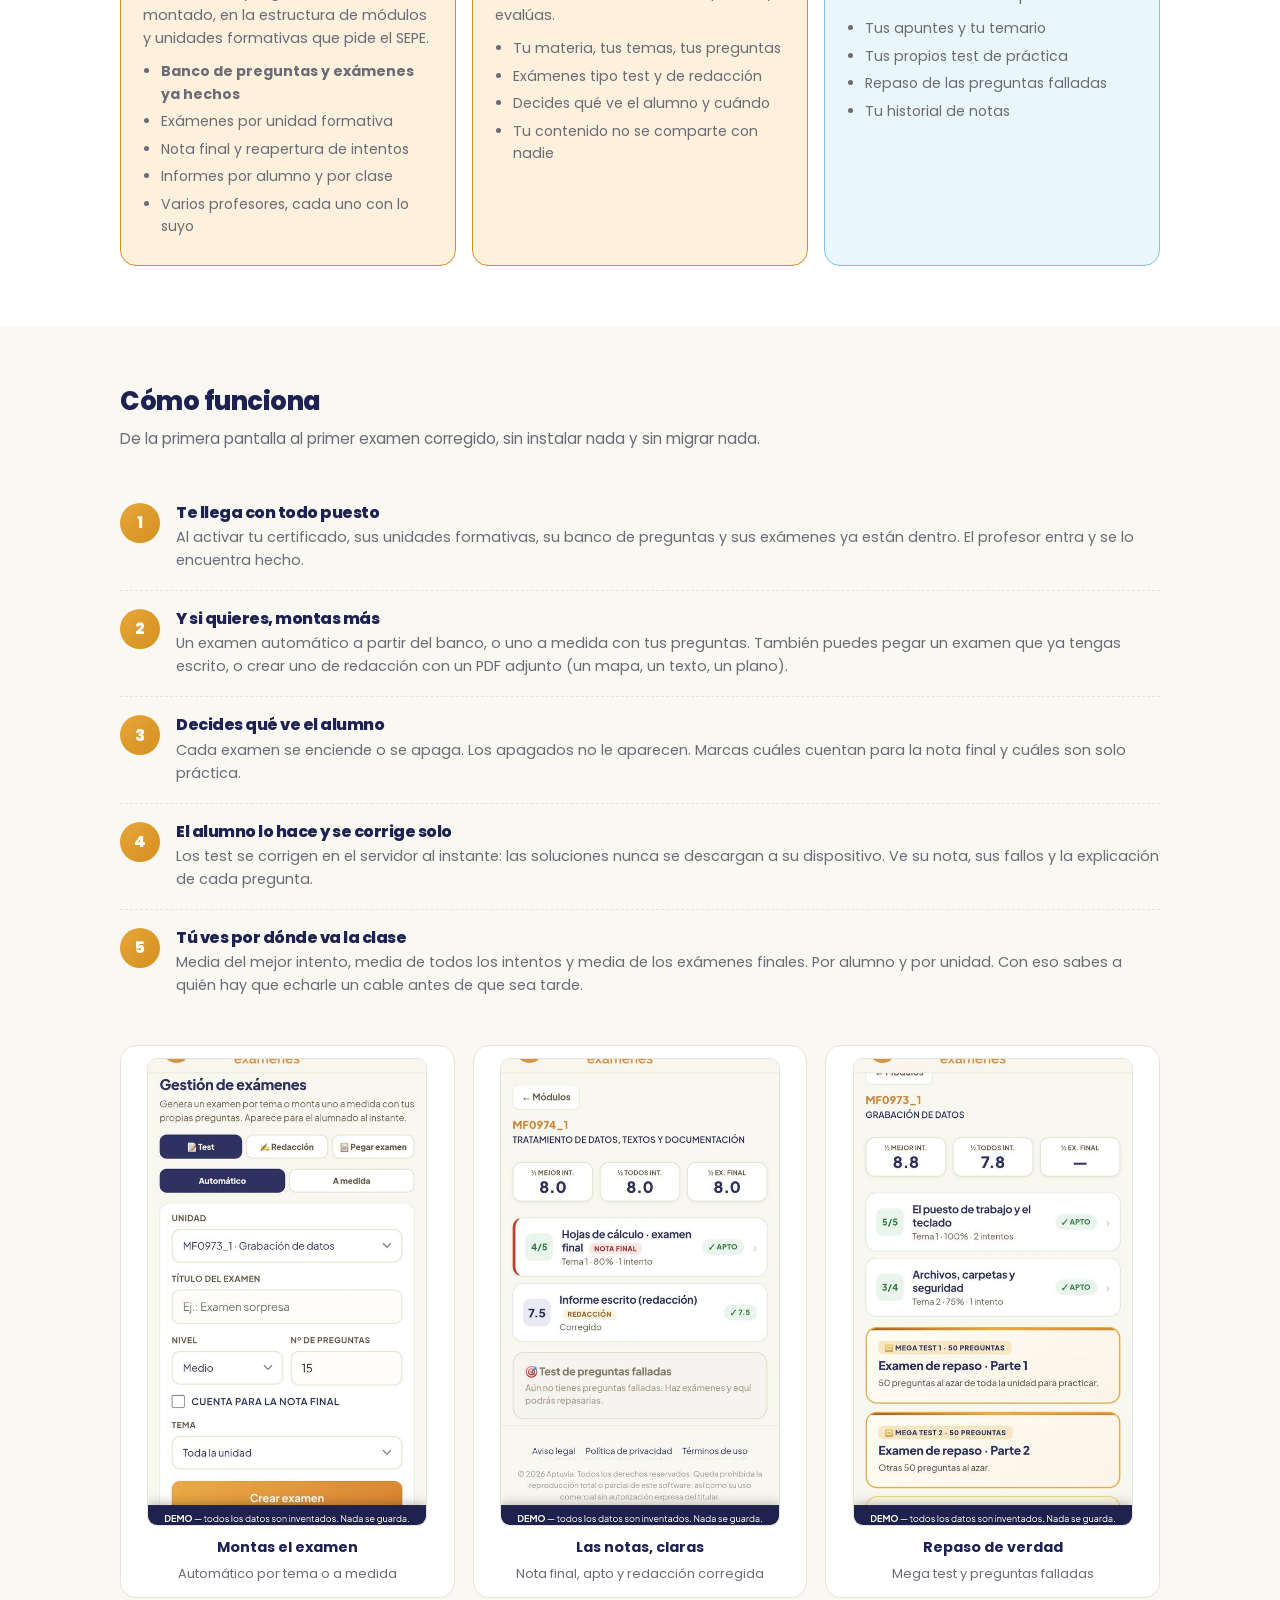
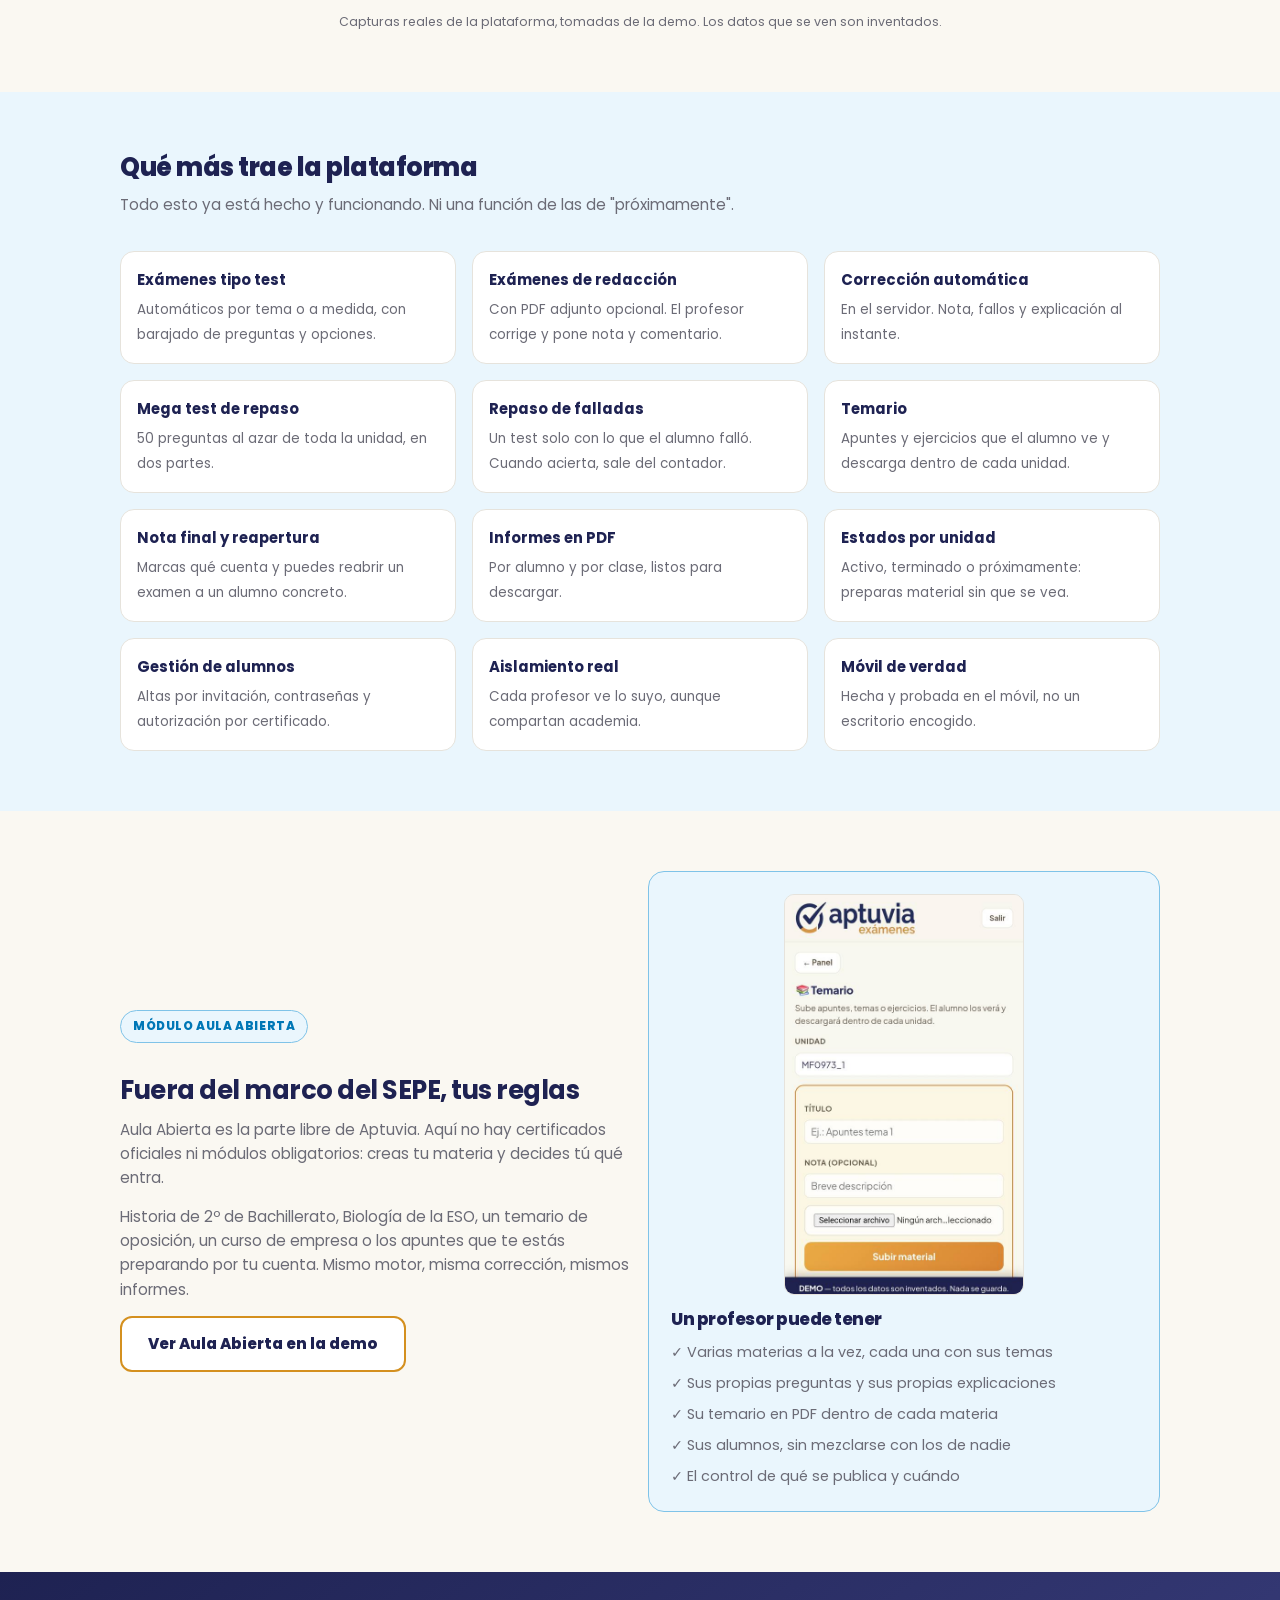
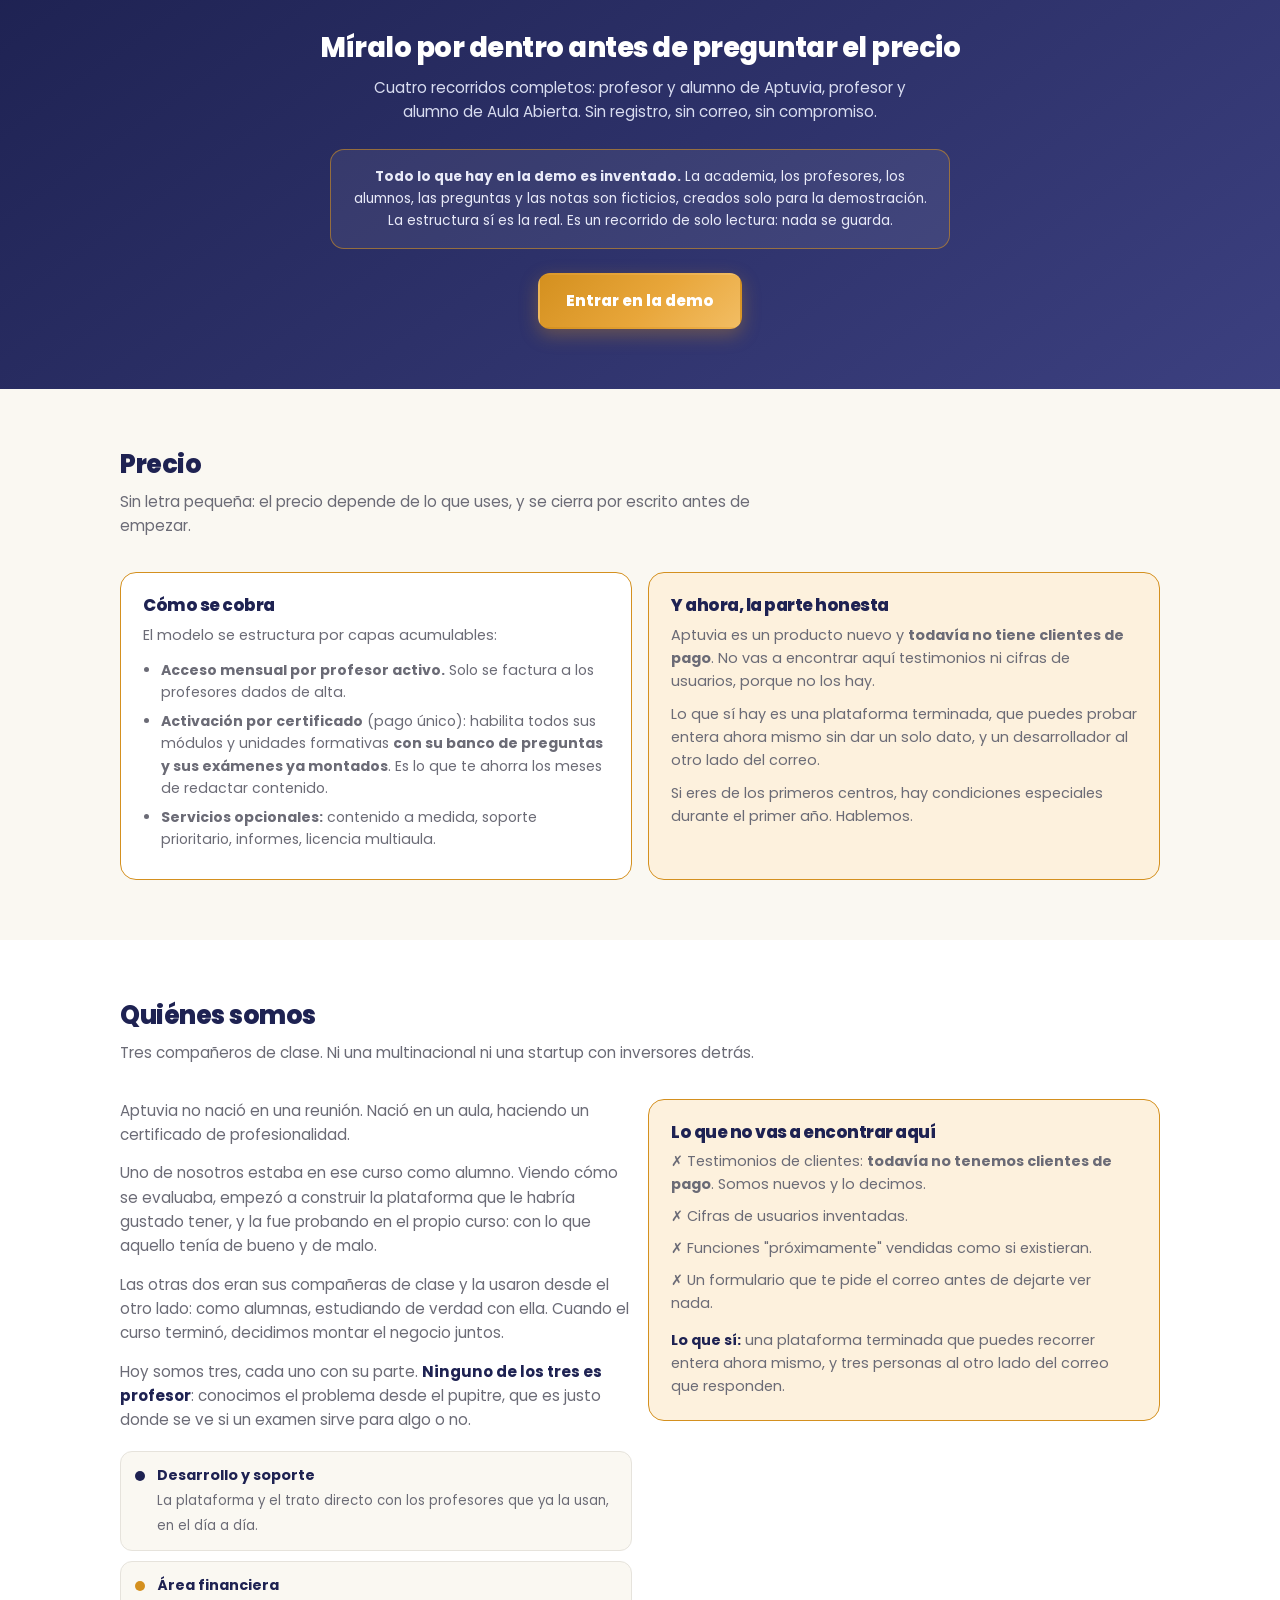
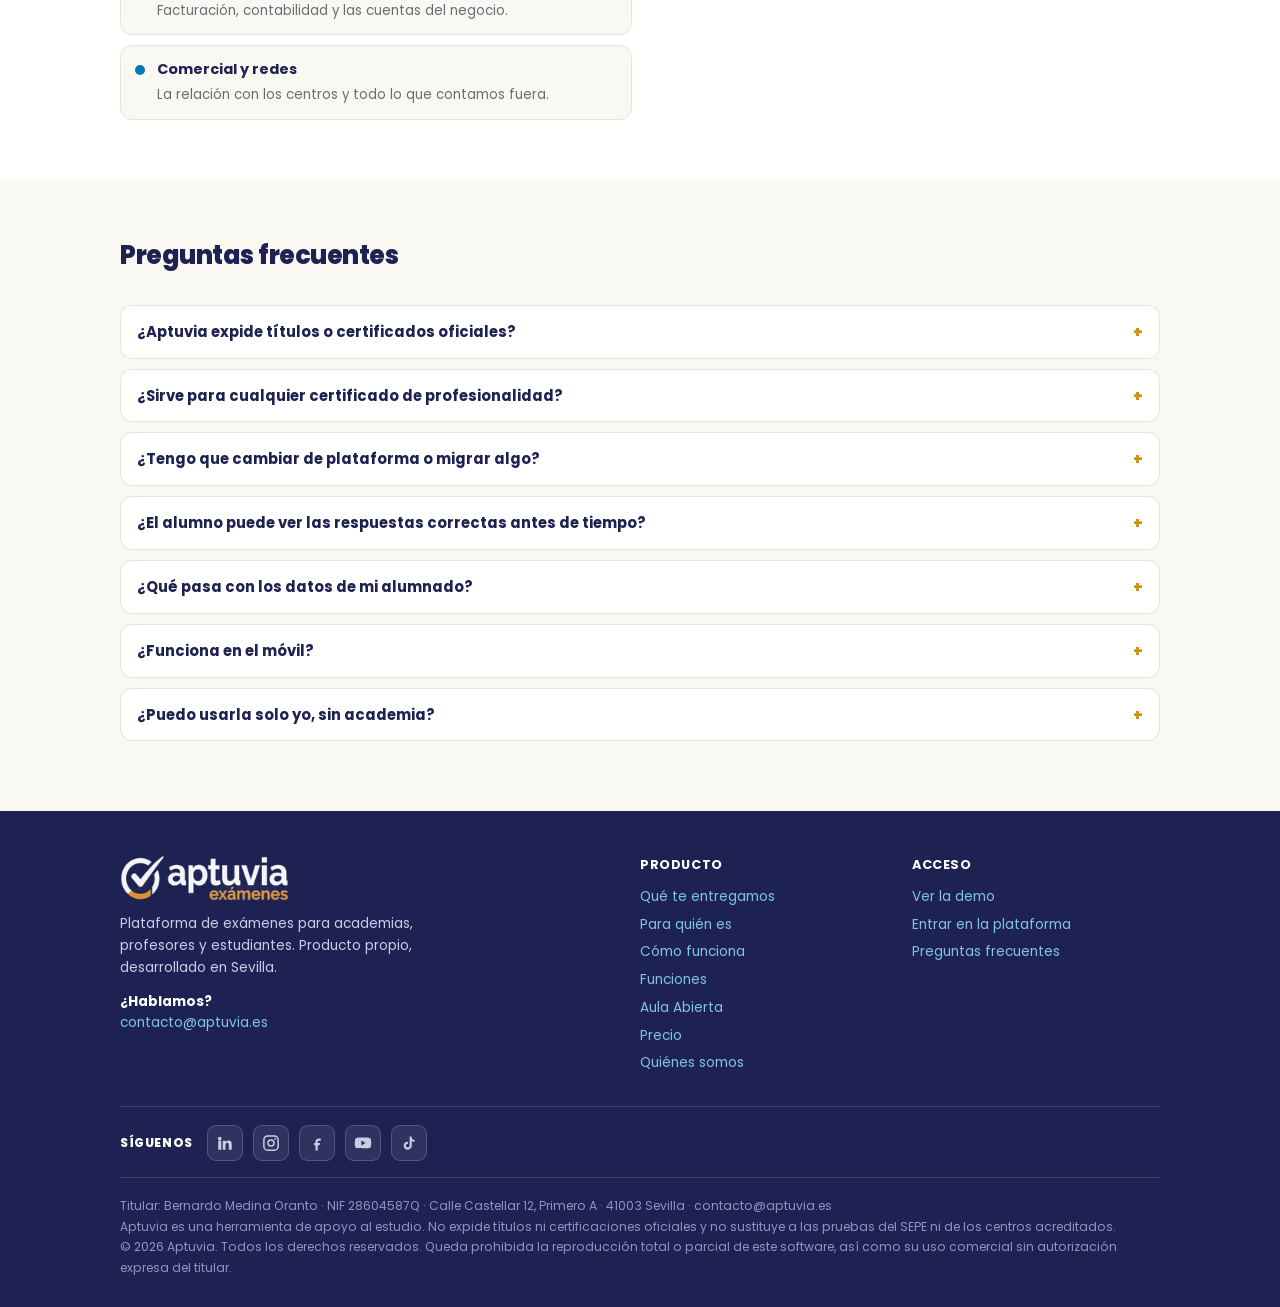
==== commit 53616f42: "Add files via upload" ====
--- a/index.html
+++ b/index.html
@@ -37,7 +37,7 @@
 
 /* ── cabecera ── */
 header{position:sticky;top:0;z-index:50;background:rgba(255,255,255,.97);backdrop-filter:blur(6px);border-bottom:1px solid var(--line);box-shadow:0 2px 10px rgba(30,34,82,.06)}
-.nav{display:flex;align-items:center;justify-content:space-between;gap:8px;padding:8px 0;min-width:0}
+.nav{display:flex;align-items:center;justify-content:space-between;gap:10px;padding:8px 18px;min-width:0}
 .logo{display:flex;align-items:center;text-decoration:none;flex:0 1 auto;min-width:0}
 .logo img{height:32px;width:auto;display:block;max-width:100%}
 .nav-links{display:none;gap:20px;font-size:.86rem;font-weight:600}
@@ -485,7 +485,7 @@
       <a href="#" aria-label="LinkedIn" title="LinkedIn" class="rs-ico"><svg viewBox="0 0 24 24" width="18" height="18" fill="currentColor"><path d="M4.98 3.5a2.5 2.5 0 1 1 0 5 2.5 2.5 0 0 1 0-5zM3 9h4v12H3zM9 9h3.8v1.7h.05c.53-1 1.83-2.05 3.77-2.05C20.3 8.65 21 11 21 14.1V21h-4v-6.1c0-1.45-.03-3.3-2-3.3-2 0-2.3 1.57-2.3 3.2V21H9z"/></svg></a>
       <a href="#" aria-label="Instagram" title="Instagram" class="rs-ico"><svg viewBox="0 0 24 24" width="18" height="18" fill="none" stroke="currentColor" stroke-width="2"><rect x="2.5" y="2.5" width="19" height="19" rx="5"/><circle cx="12" cy="12" r="4"/><circle cx="17.5" cy="6.5" r="1.2" fill="currentColor" stroke="none"/></svg></a>
       <a href="#" aria-label="Facebook" title="Facebook" class="rs-ico"><svg viewBox="0 0 24 24" width="18" height="18" fill="currentColor"><path d="M14 9h3V6h-3c-2.2 0-4 1.8-4 4v2H8v3h2v7h3v-7h2.6l.4-3H13v-2c0-.55.45-1 1-1z"/></svg></a>
-      <a href="#" aria-label="X" title="X" class="rs-ico"><svg viewBox="0 0 24 24" width="16" height="16" fill="currentColor"><path d="M17.5 3h3l-6.6 7.5L21.8 21h-6l-4.7-6.1L5.7 21h-3l7-8L2.5 3h6.2l4.2 5.6zm-1 16h1.7L7.6 4.7H5.8z"/></svg></a>
+      
       <a href="#" aria-label="YouTube" title="YouTube" class="rs-ico"><svg viewBox="0 0 24 24" width="18" height="18" fill="currentColor"><path d="M22.5 7.2a2.7 2.7 0 0 0-1.9-1.9C18.9 4.8 12 4.8 12 4.8s-6.9 0-8.6.5A2.7 2.7 0 0 0 1.5 7.2C1 8.9 1 12 1 12s0 3.1.5 4.8a2.7 2.7 0 0 0 1.9 1.9c1.7.5 8.6.5 8.6.5s6.9 0 8.6-.5a2.7 2.7 0 0 0 1.9-1.9c.5-1.7.5-4.8.5-4.8s0-3.1-.5-4.8zM9.8 15.3V8.7l5.7 3.3z"/></svg></a>
       <a href="#" aria-label="TikTok" title="TikTok" class="rs-ico"><svg viewBox="0 0 24 24" width="17" height="17" fill="currentColor"><path d="M16.6 2h-3v13.1a2.6 2.6 0 1 1-2.2-2.6V9.4a5.7 5.7 0 1 0 5.2 5.7V8.6a6.6 6.6 0 0 0 4 1.3V6.8a3.6 3.6 0 0 1-4-4.8z"/></svg></a>
     </div>
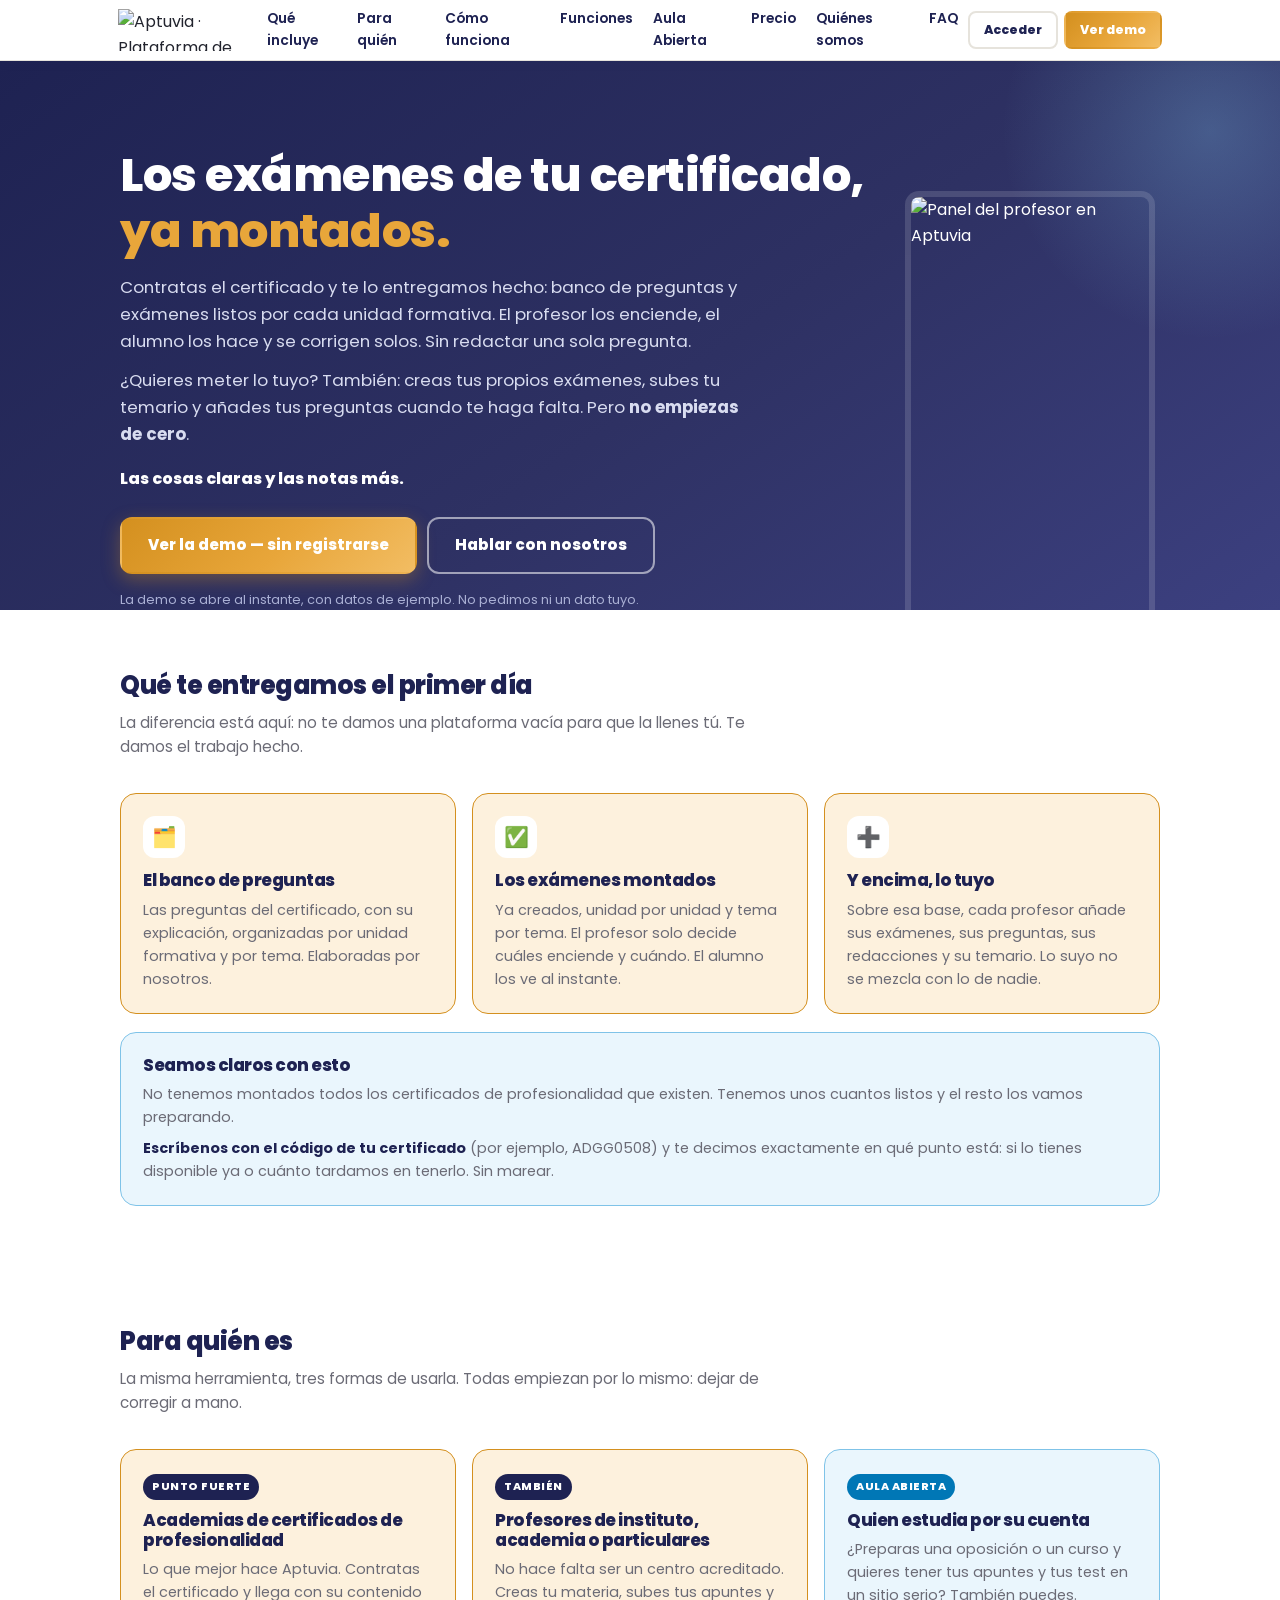
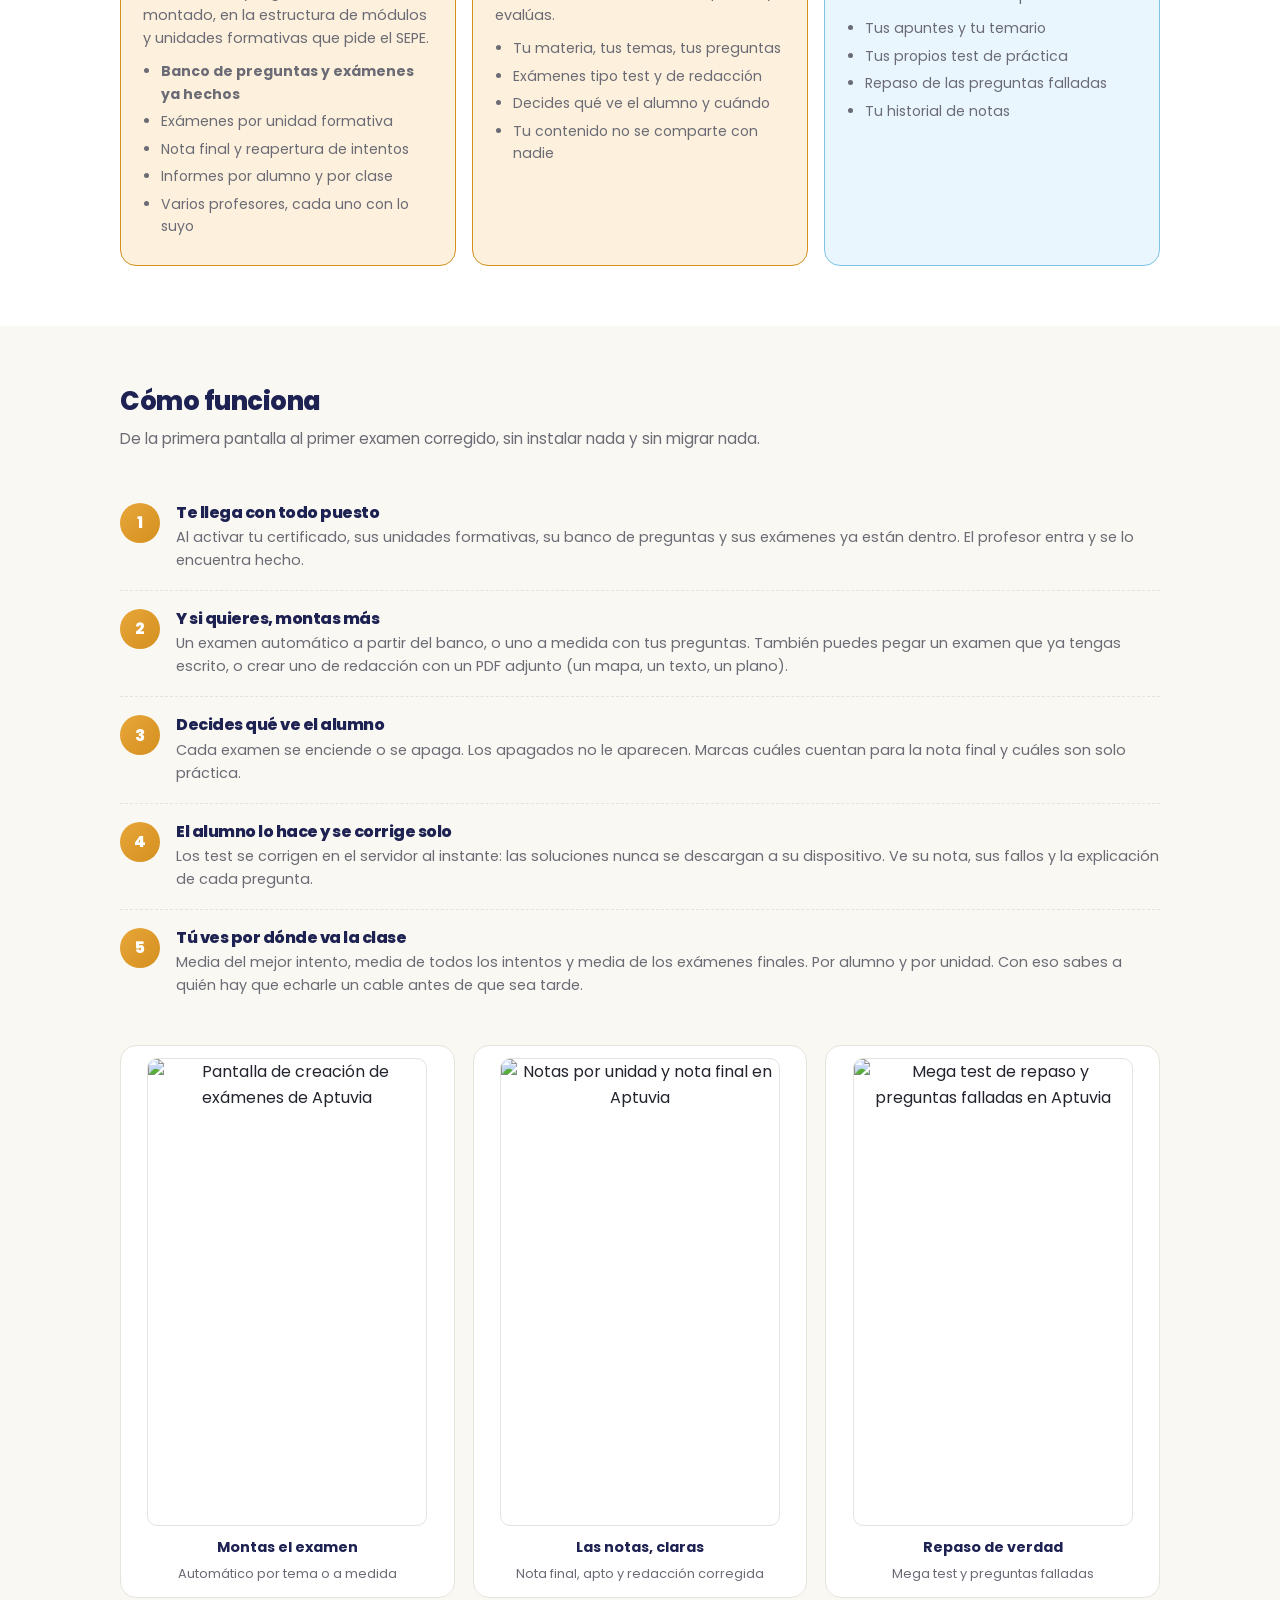
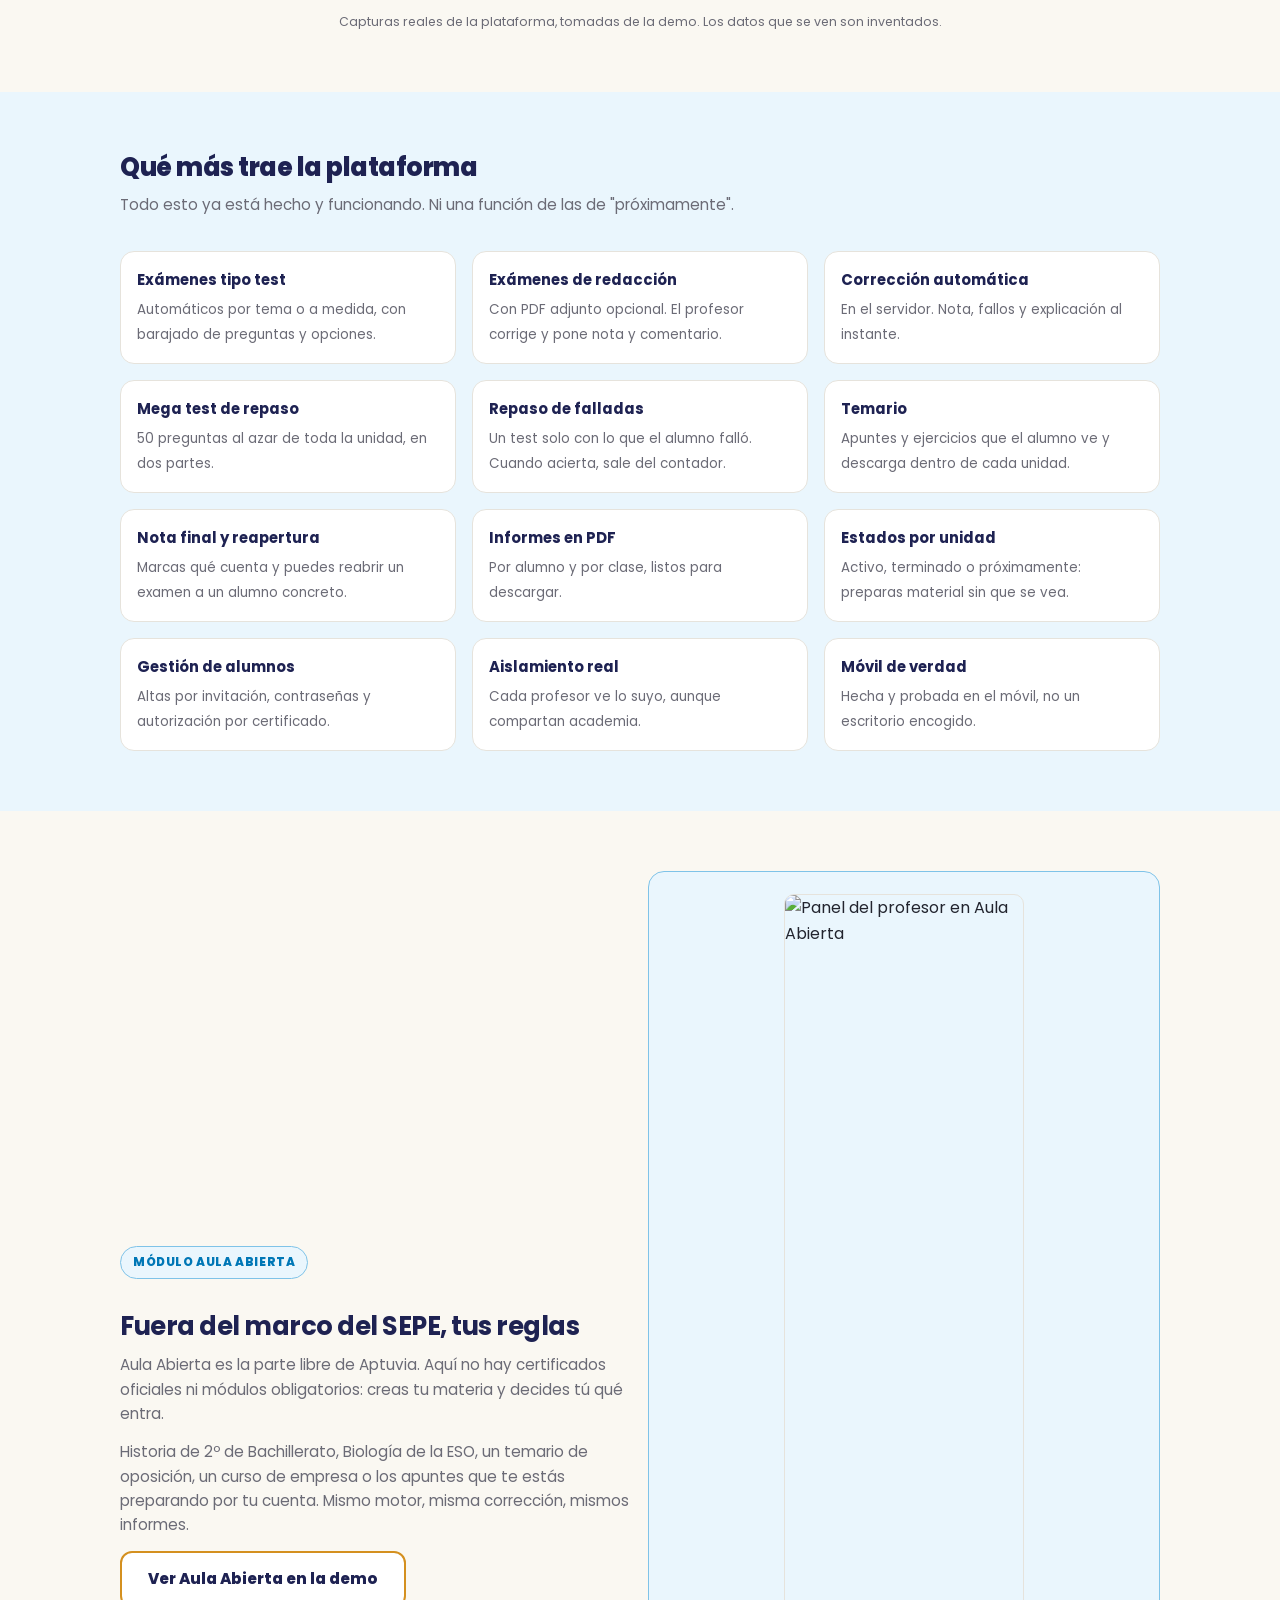
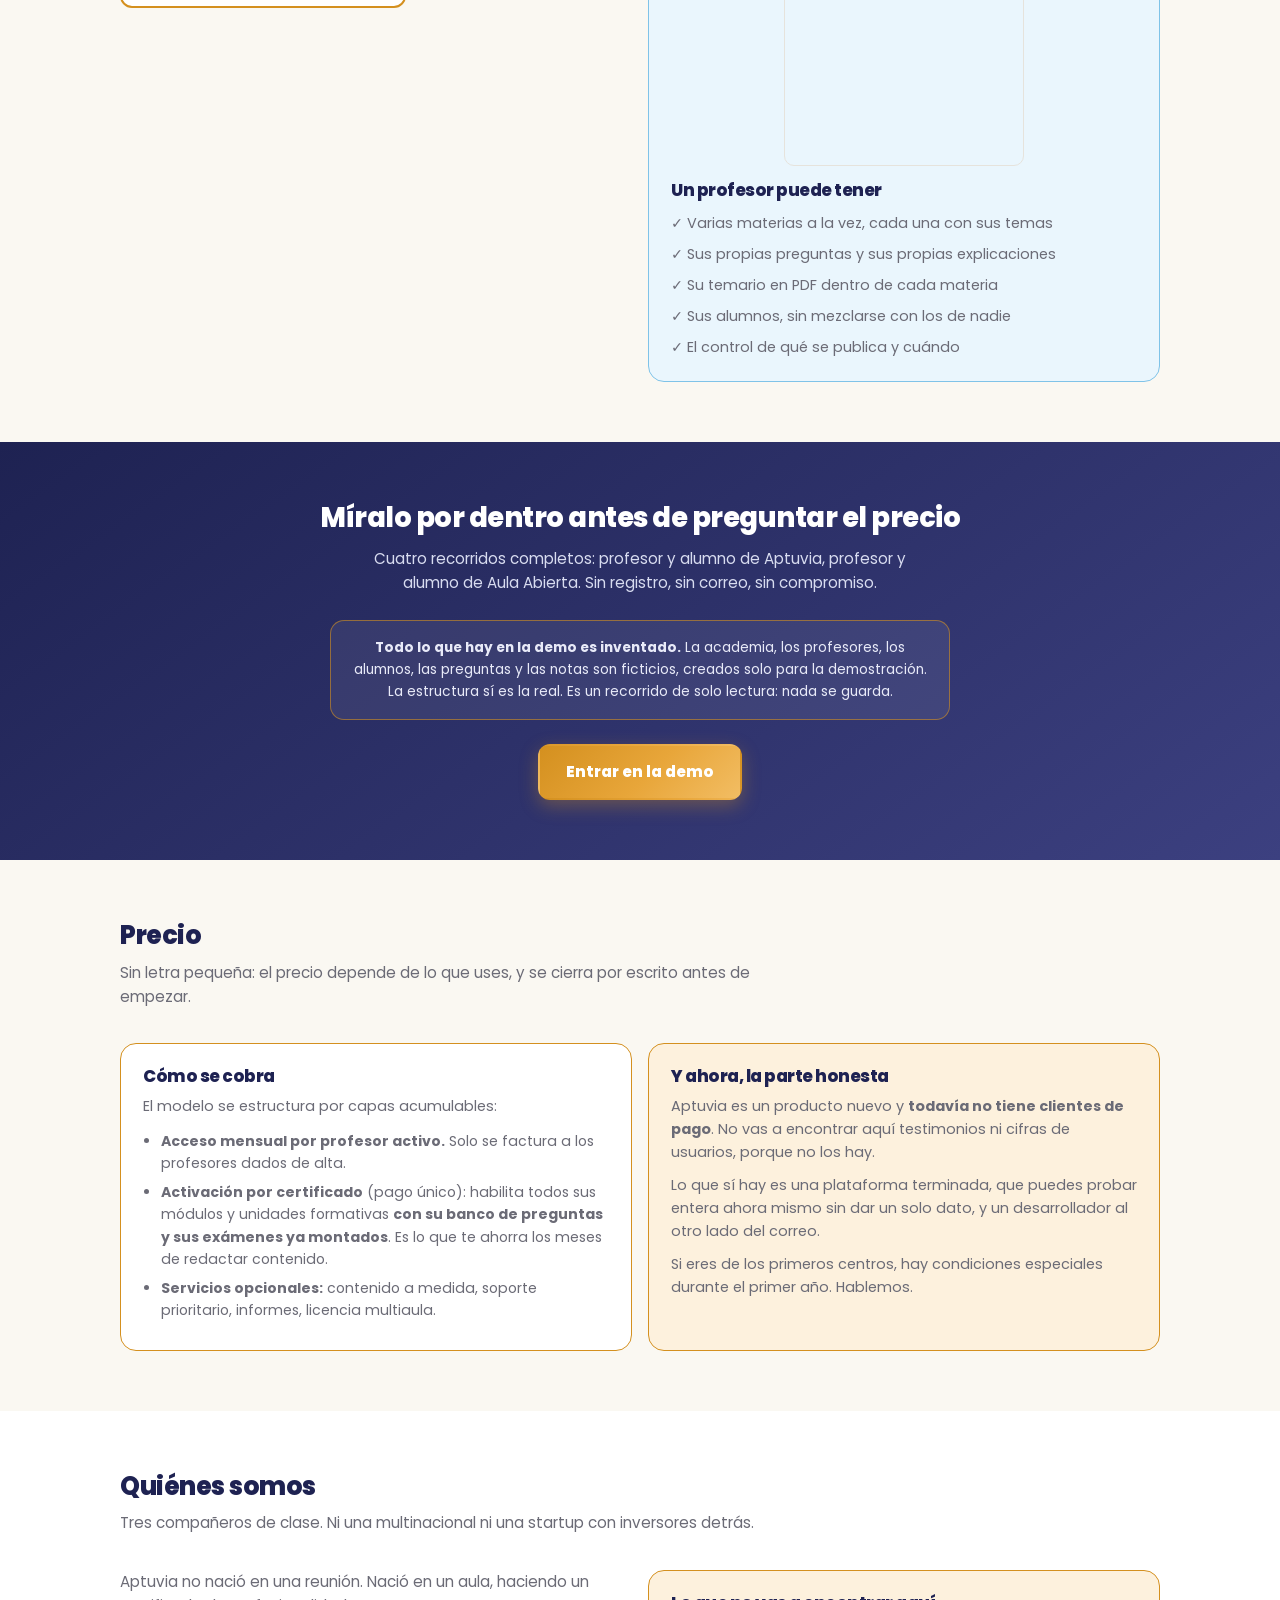
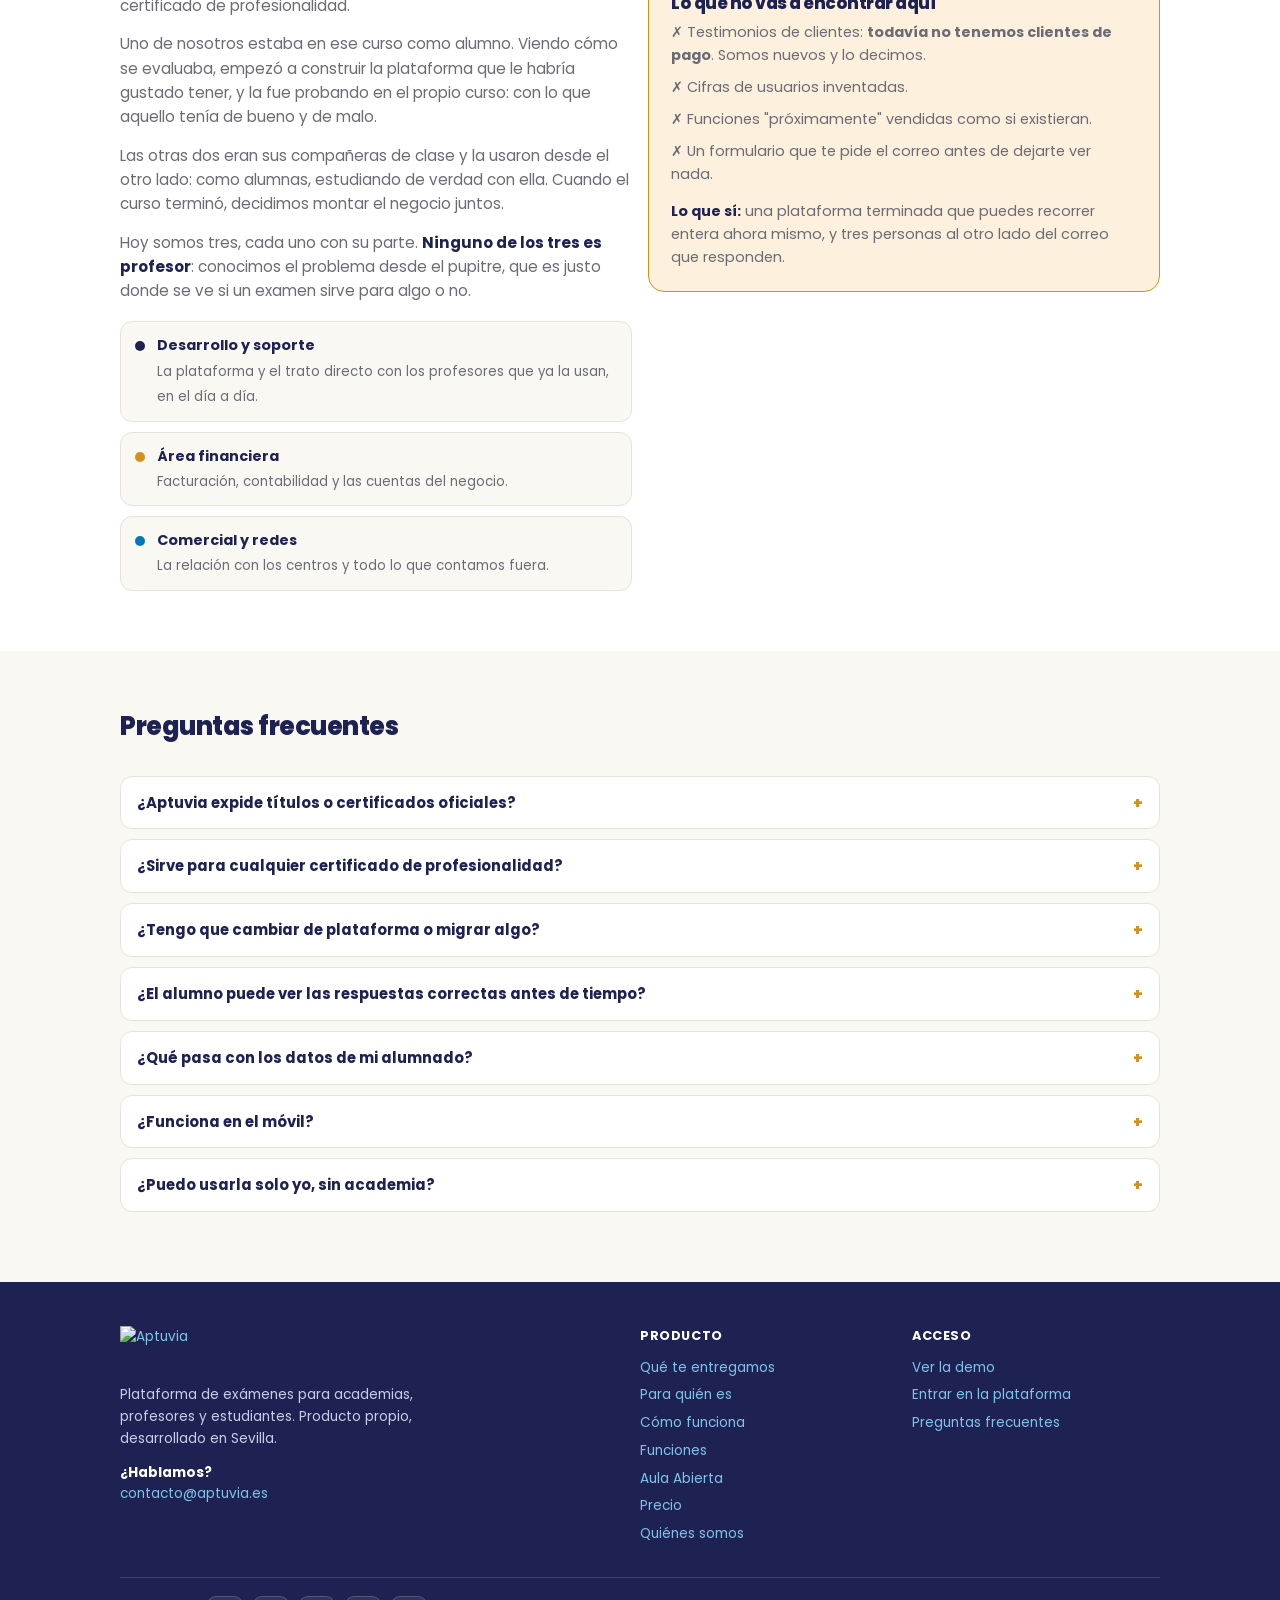
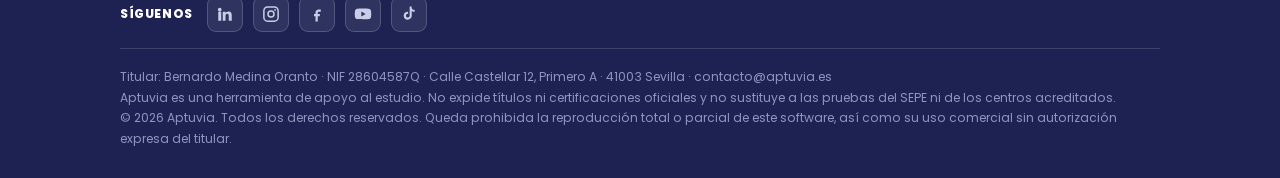
==== commit 507e02b4: "Add files via upload" ====
--- a/index.html
+++ b/index.html
@@ -5,6 +5,10 @@
 <meta name="viewport" content="width=device-width, initial-scale=1">
 <title>Aptuvia · Plataforma de exámenes para academias, profesores y opositores</title>
 <meta name="description" content="Crea tus exámenes, sube tu temario y deja que la plataforma corrija. Para academias de certificados de profesionalidad, profesores de instituto, particulares y opositores. Pruébala sin registrarte.">
+<link rel="preload" as="image" href="/img/captura-panel-profesor.jpg" fetchpriority="high">
+<link rel="manifest" href="/site.webmanifest">
+<link rel="icon" type="image/png" sizes="192x192" href="/icon-192.png">
+<link rel="apple-touch-icon" href="/icon-192.png">
 <meta name="theme-color" content="#1e2252">
 <link rel="canonical" href="https://aptuvia.es/">
 <meta property="og:type" content="website">
@@ -12,6 +16,15 @@
 <meta property="og:description" content="Crea tus exámenes, sube tu temario y deja que la plataforma corrija. Pruébala sin registrarte.">
 <meta property="og:url" content="https://aptuvia.es/">
 <meta property="og:locale" content="es_ES">
+<meta property="og:site_name" content="Aptuvia">
+<meta property="og:image" content="https://aptuvia.es/img/og-aptuvia.jpg">
+<meta property="og:image:width" content="1200">
+<meta property="og:image:height" content="630">
+<meta property="og:image:alt" content="Aptuvia · Los exámenes de tu certificado, ya montados">
+<meta name="twitter:card" content="summary_large_image">
+<meta name="twitter:title" content="Aptuvia · Plataforma de exámenes">
+<meta name="twitter:description" content="Crea tus exámenes, sube tu temario y deja que la plataforma corrija. Pruébala sin registrarte.">
+<meta name="twitter:image" content="https://aptuvia.es/img/og-aptuvia.jpg">
 <link rel="preconnect" href="https://fonts.googleapis.com">
 <link rel="preconnect" href="https://fonts.gstatic.com" crossorigin>
 <link href="https://fonts.googleapis.com/css2?family=Poppins:wght@400;600;800&display=swap" rel="stylesheet">
@@ -157,7 +170,7 @@
 
 <header>
   <div class="wrap nav">
-    <a class="logo" href="/"><img src="[data-uri]" alt="Aptuvia · Plataforma de exámenes" width="300" height="83"></a>
+    <a class="logo" href="/"><img src="/img/logo-aptuvia.png" alt="Aptuvia · Plataforma de exámenes" width="300" height="83"></a>
     <nav class="nav-links">
       <a href="#que-entregamos">Qué incluye</a>
       <a href="#para-quien">Para quién</a>
@@ -187,7 +200,7 @@
     </div>
     <p class="hero-note">La demo se abre al instante, con datos de ejemplo. No pedimos ni un dato tuyo.</p>
     </div>
-    <div class="hero-shot"><img src="[data-uri]" alt="Panel del profesor en Aptuvia" loading="eager" width="250"></div>
+    <div class="hero-shot"><img src="/img/captura-panel-profesor.jpg" alt="Panel del profesor en Aptuvia" loading="eager" fetchpriority="high" decoding="async" width="250" height="419"></div>
   </div>
 </section>
 
@@ -297,11 +310,11 @@
     </div>
 
     <div class="shots" style="margin-top:30px">
-      <div class="shot"><img src="[data-uri]" alt="Pantalla de creación de exámenes de Aptuvia" loading="lazy">
+      <div class="shot"><img src="/img/captura-crear-examen.jpg" alt="Pantalla de creación de exámenes de Aptuvia" loading="lazy" decoding="async" width="520" height="872">
         <b>Montas el examen</b><span>Automático por tema o a medida</span></div>
-      <div class="shot"><img src="[data-uri]" alt="Notas por unidad y nota final en Aptuvia" loading="lazy">
+      <div class="shot"><img src="/img/captura-notas.jpg" alt="Notas por unidad y nota final en Aptuvia" loading="lazy" decoding="async" width="520" height="872">
         <b>Las notas, claras</b><span>Nota final, apto y redacción corregida</span></div>
-      <div class="shot"><img src="[data-uri]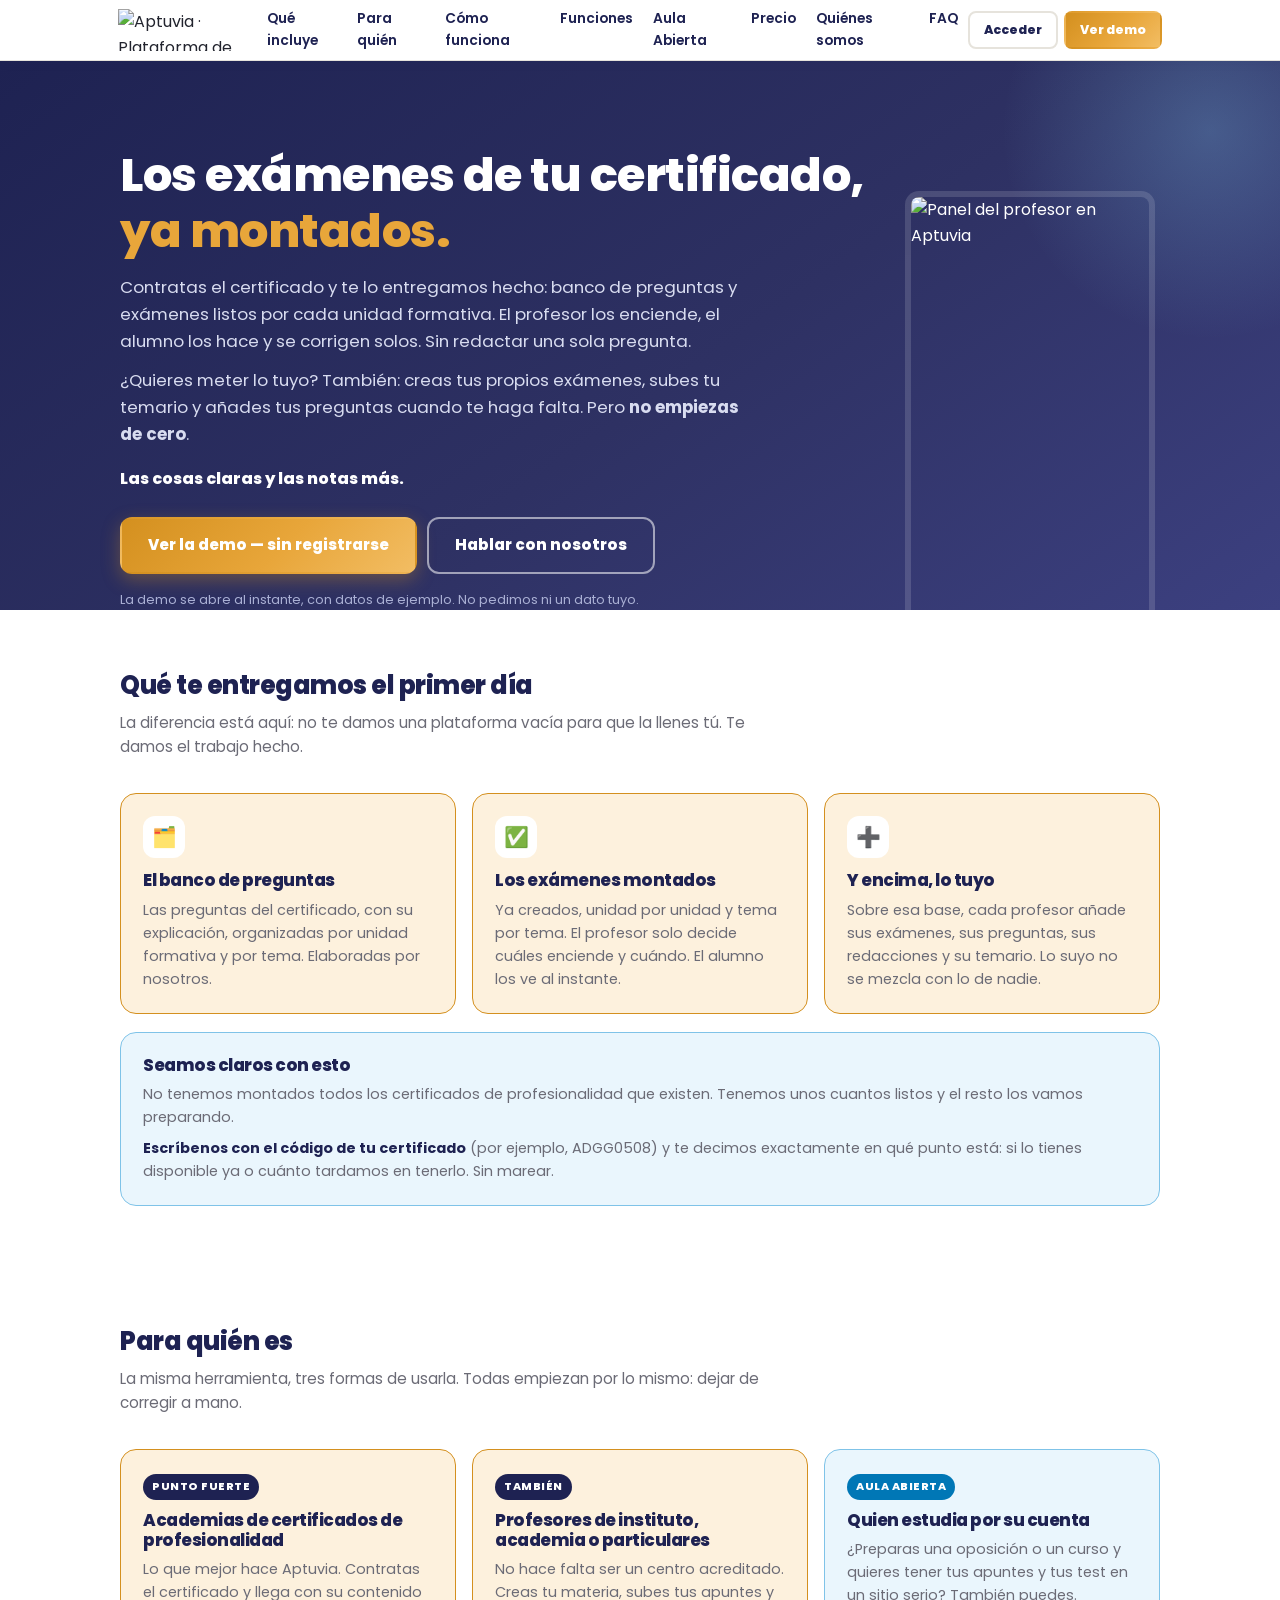
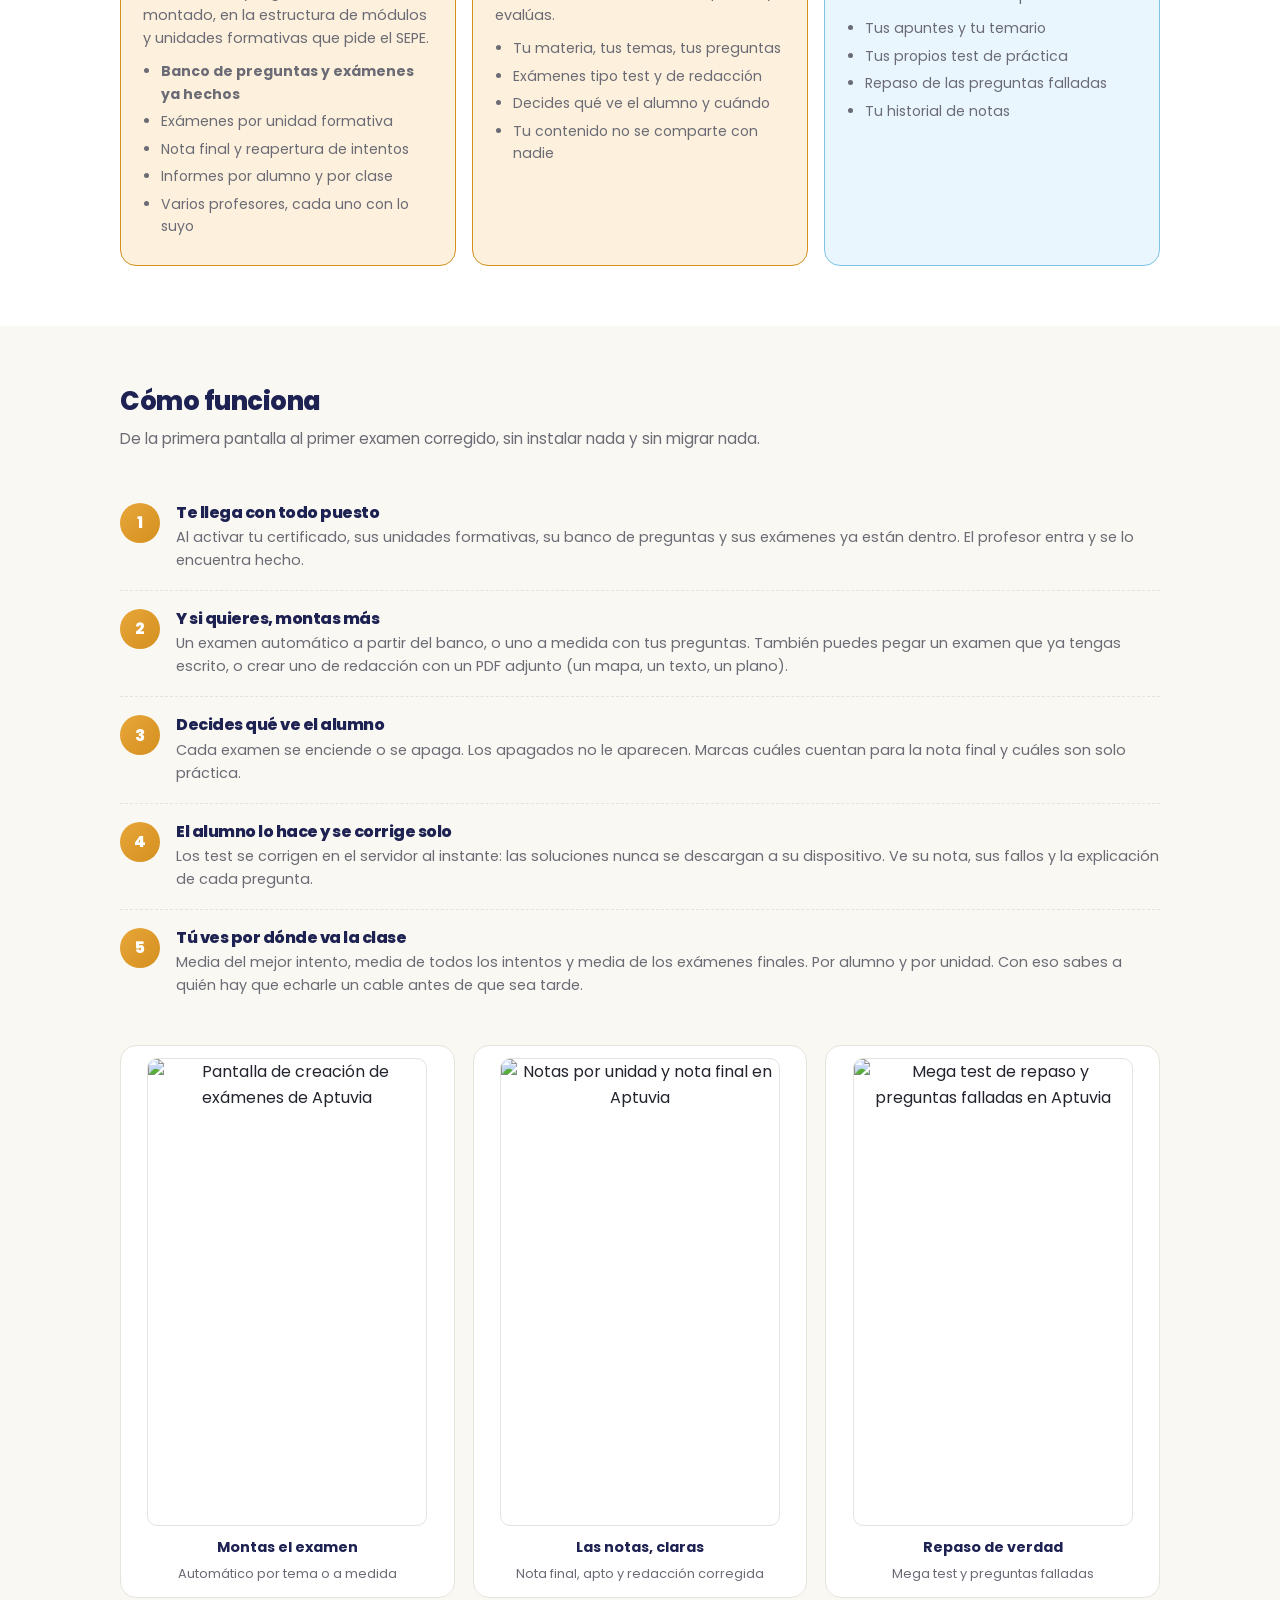
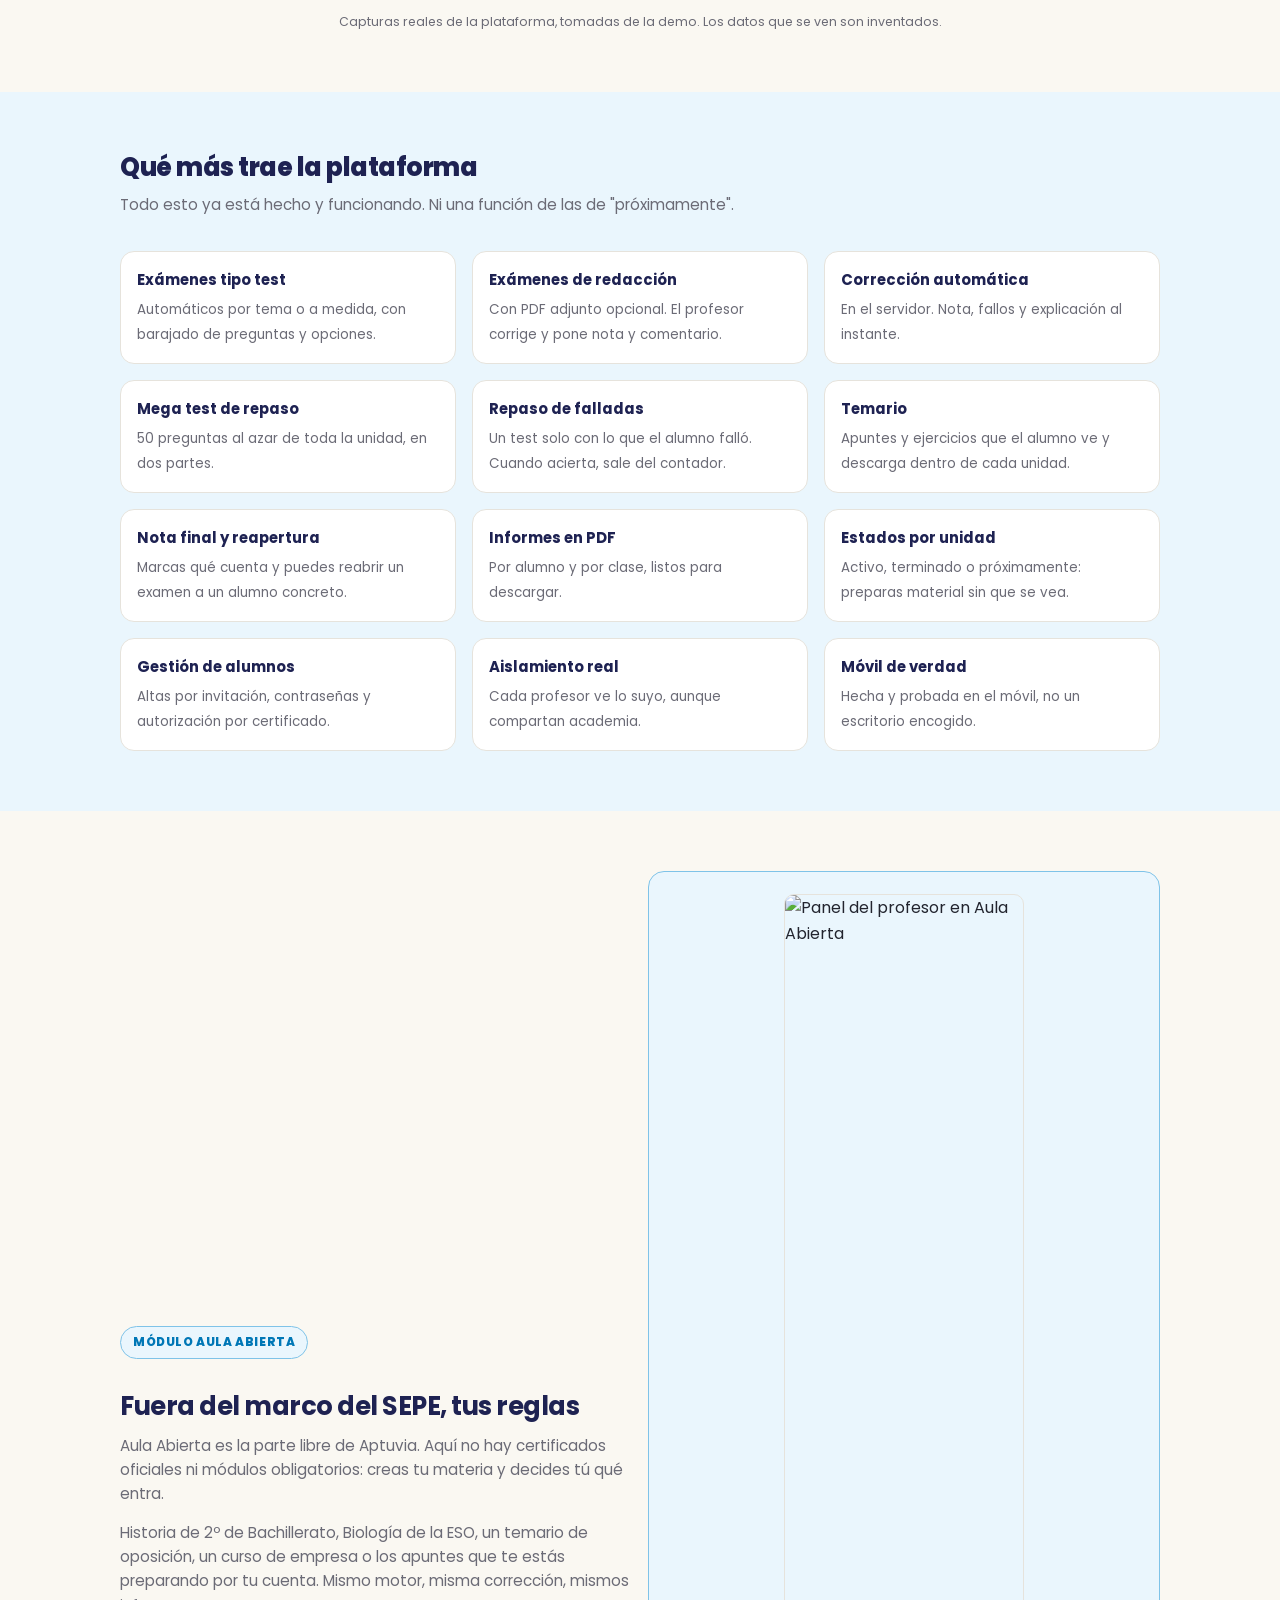
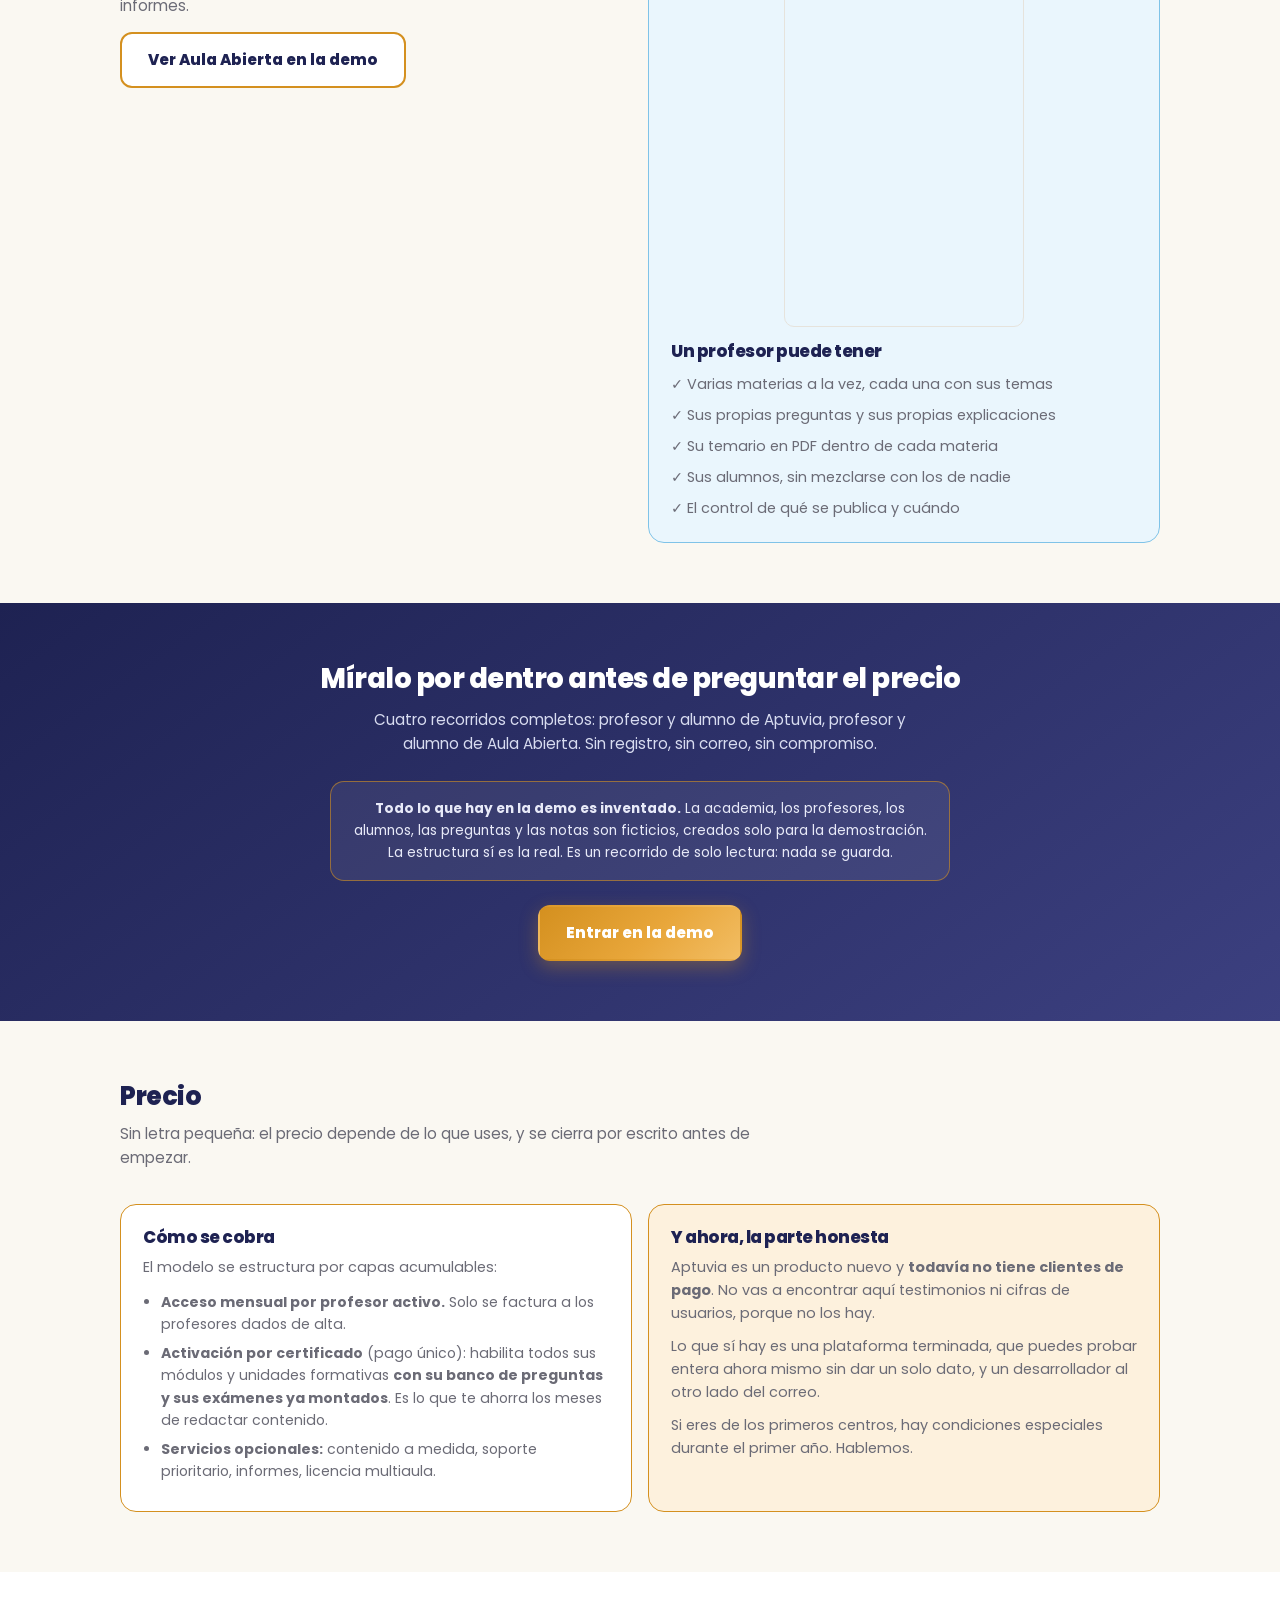
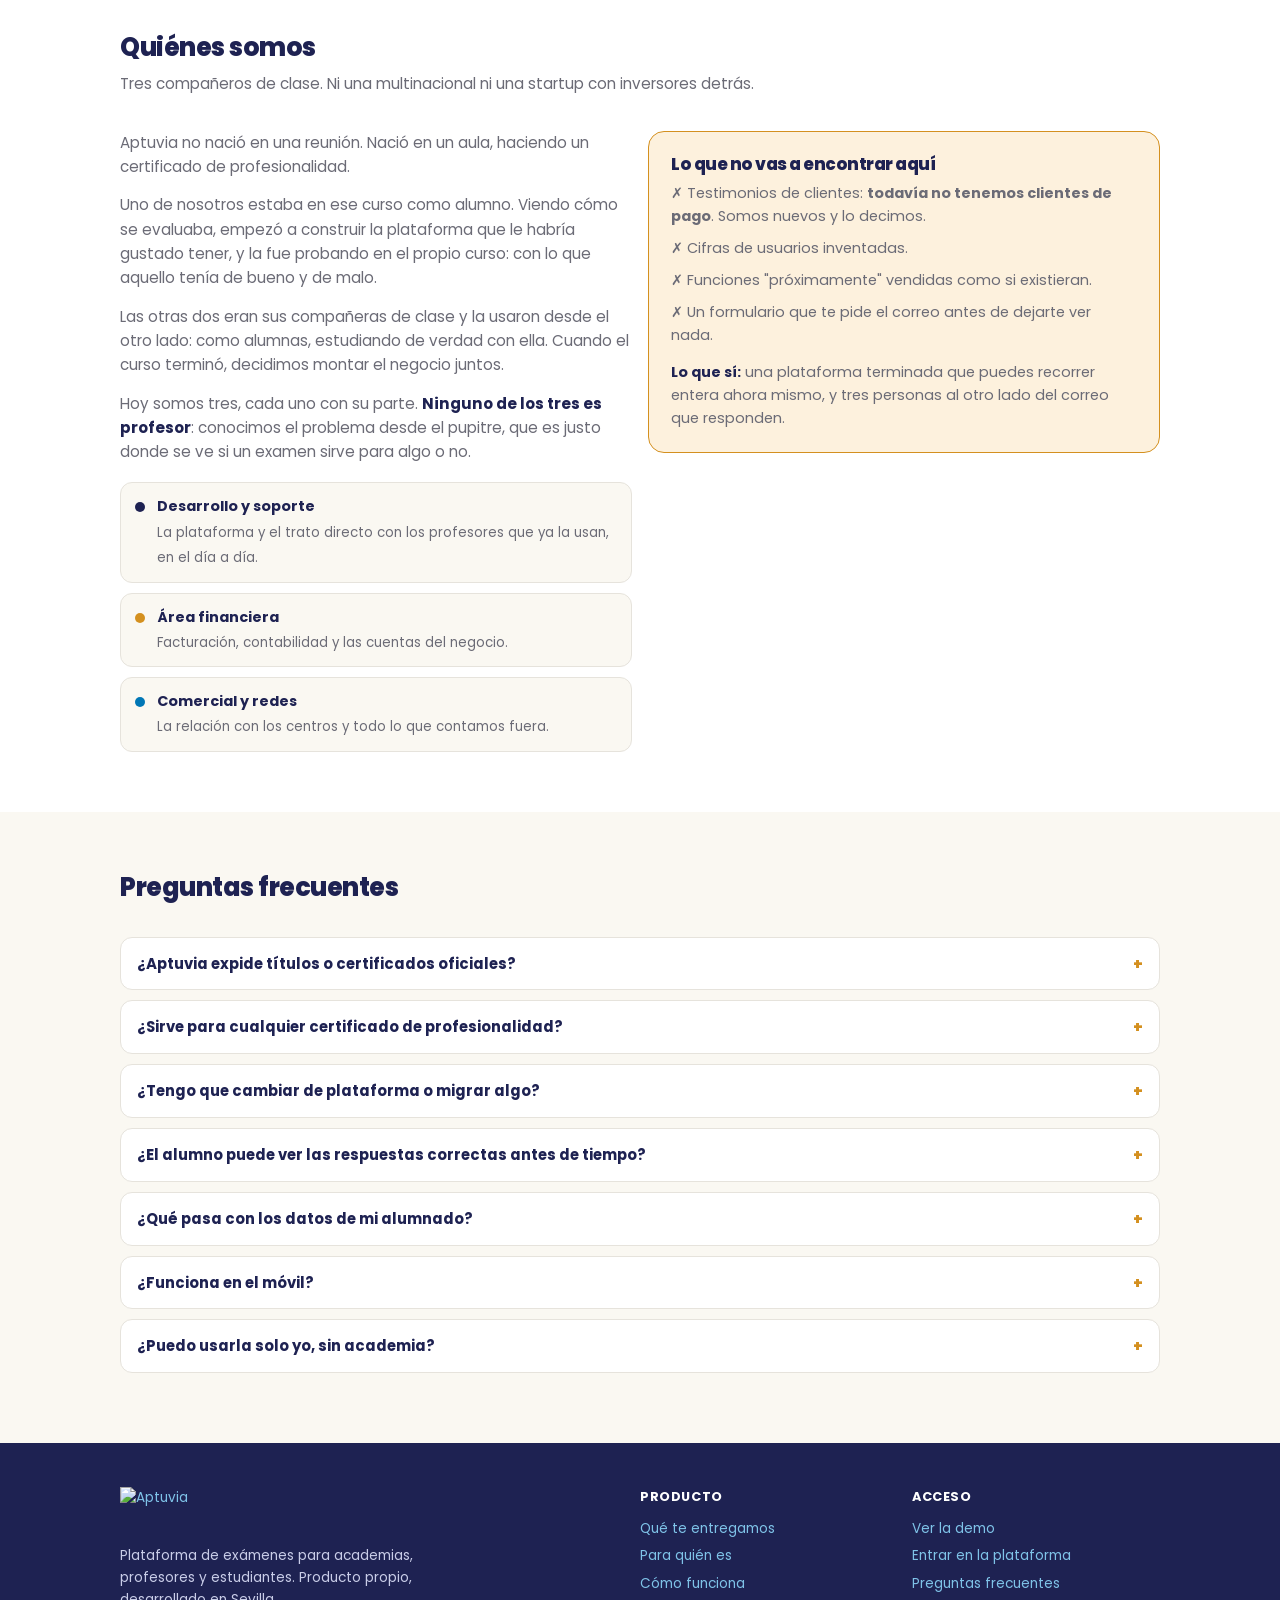
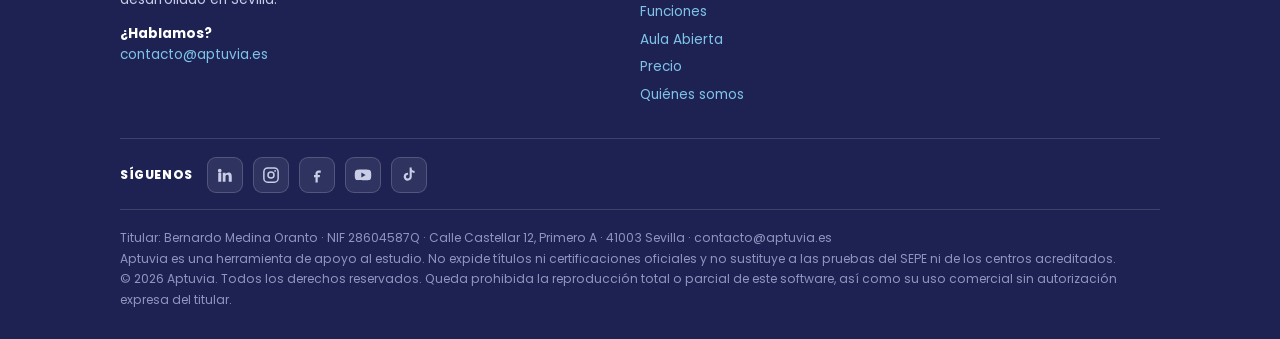
==== commit 4fa40194: "Add files via upload" ====
--- a/index.html
+++ b/index.html
@@ -355,7 +355,7 @@
         <a class="btn btn-out" href="/app.html#demo">Ver Aula Abierta en la demo</a>
       </div>
       <div class="card" style="border-color:var(--celeste);background:var(--celeste-1)">
-        <img src="/img/captura-aula-abierta.jpg" alt="Panel del profesor en Aula Abierta" loading="lazy" decoding="async" width="520" height="872" style="width:100%;max-width:240px;border-radius:10px;border:1px solid var(--line);display:block;margin:0 auto 14px">
+        <img src="/img/captura-aula-abierta.jpg" alt="Panel del profesor en Aula Abierta" loading="lazy" decoding="async" width="520" height="1033" style="width:100%;max-width:240px;border-radius:10px;border:1px solid var(--line);display:block;margin:0 auto 14px">
         <h3 style="margin-bottom:12px">Un profesor puede tener</h3>
         <p style="margin-bottom:8px">✓ Varias materias a la vez, cada una con sus temas</p>
         <p style="margin-bottom:8px">✓ Sus propias preguntas y sus propias explicaciones</p>
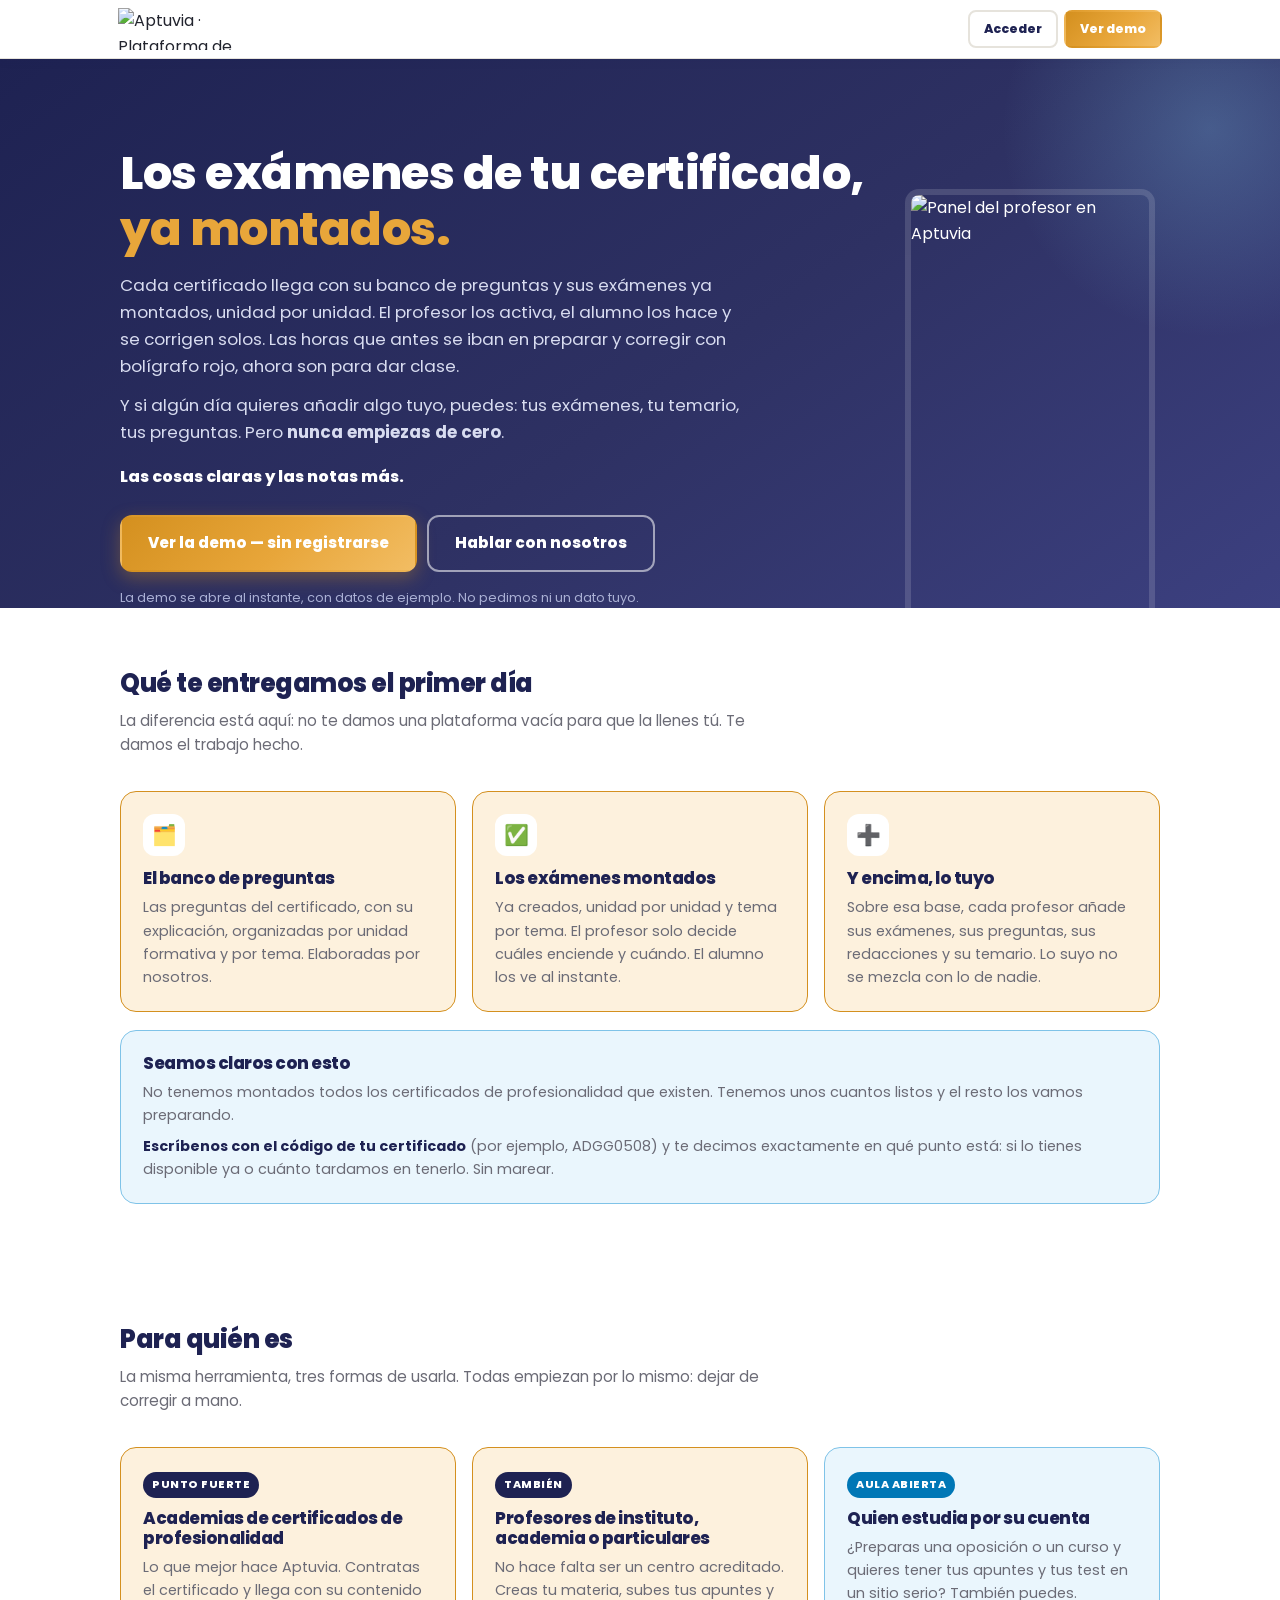
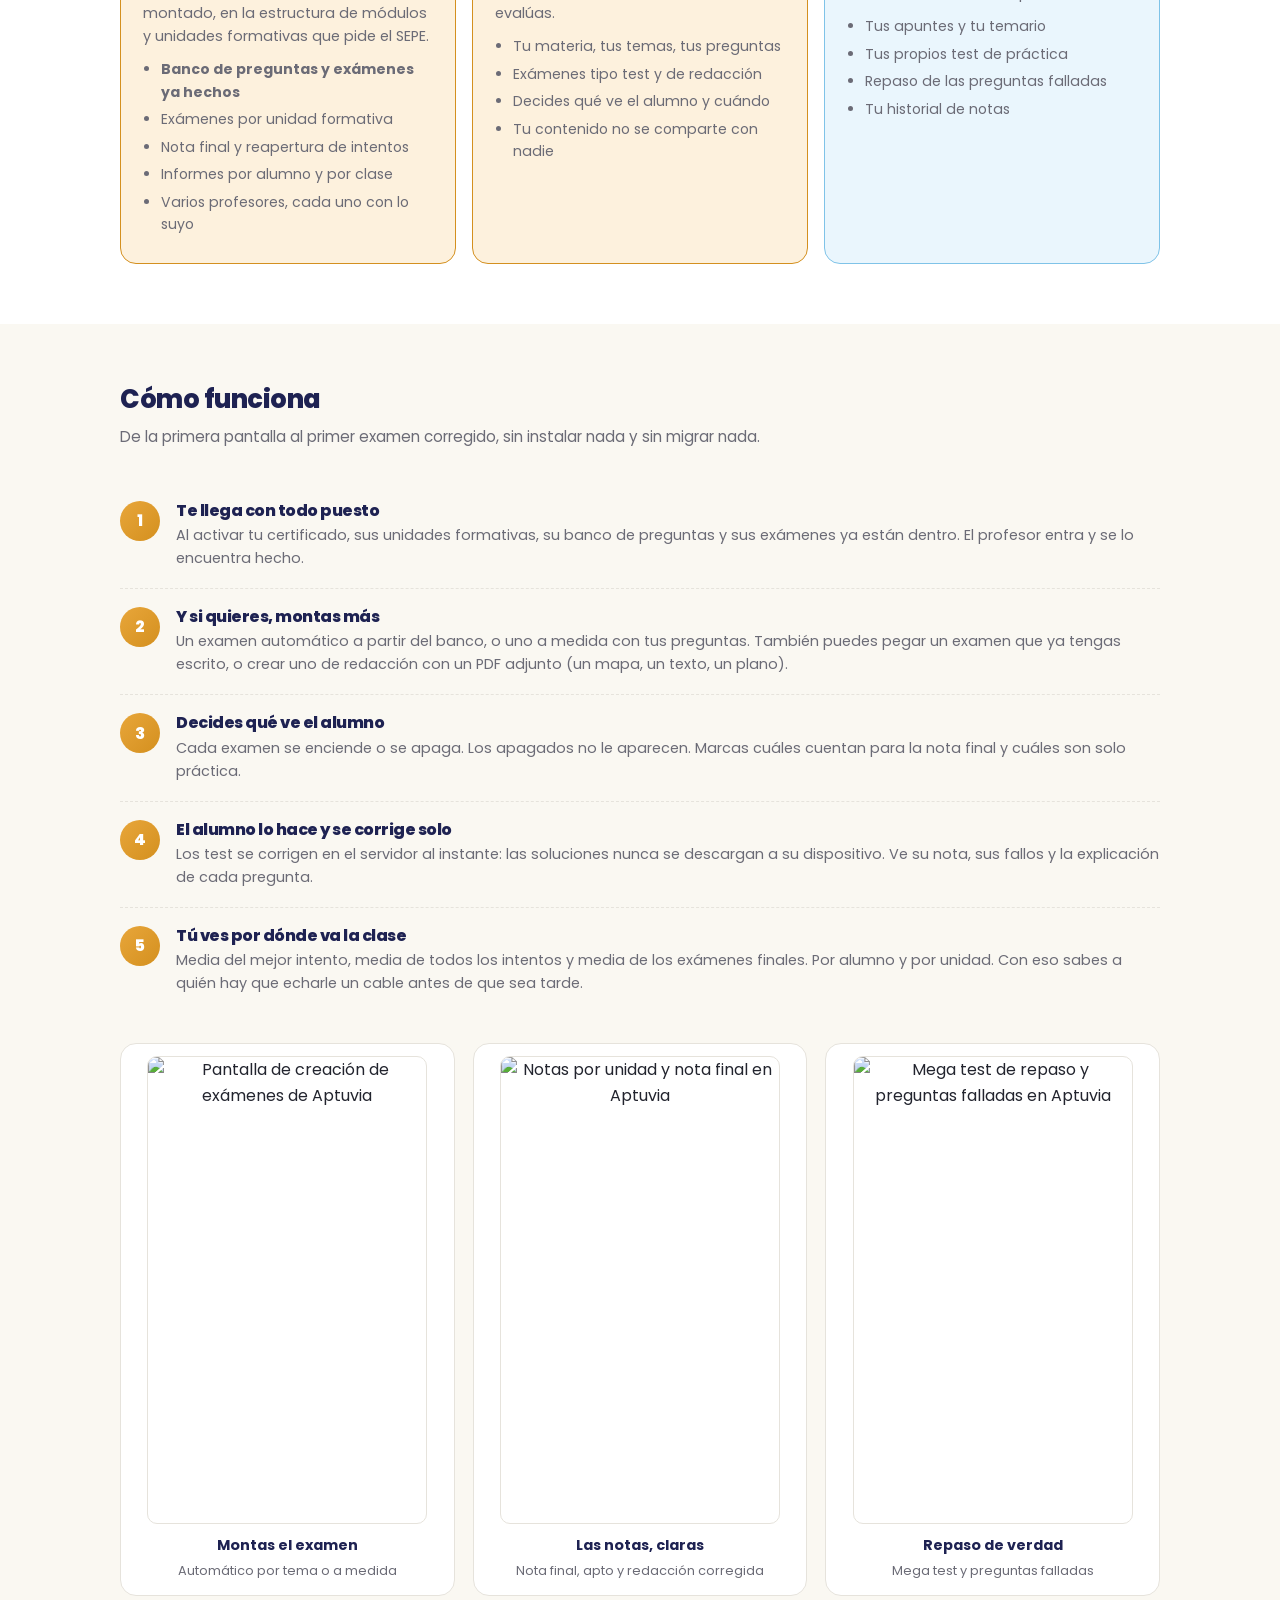
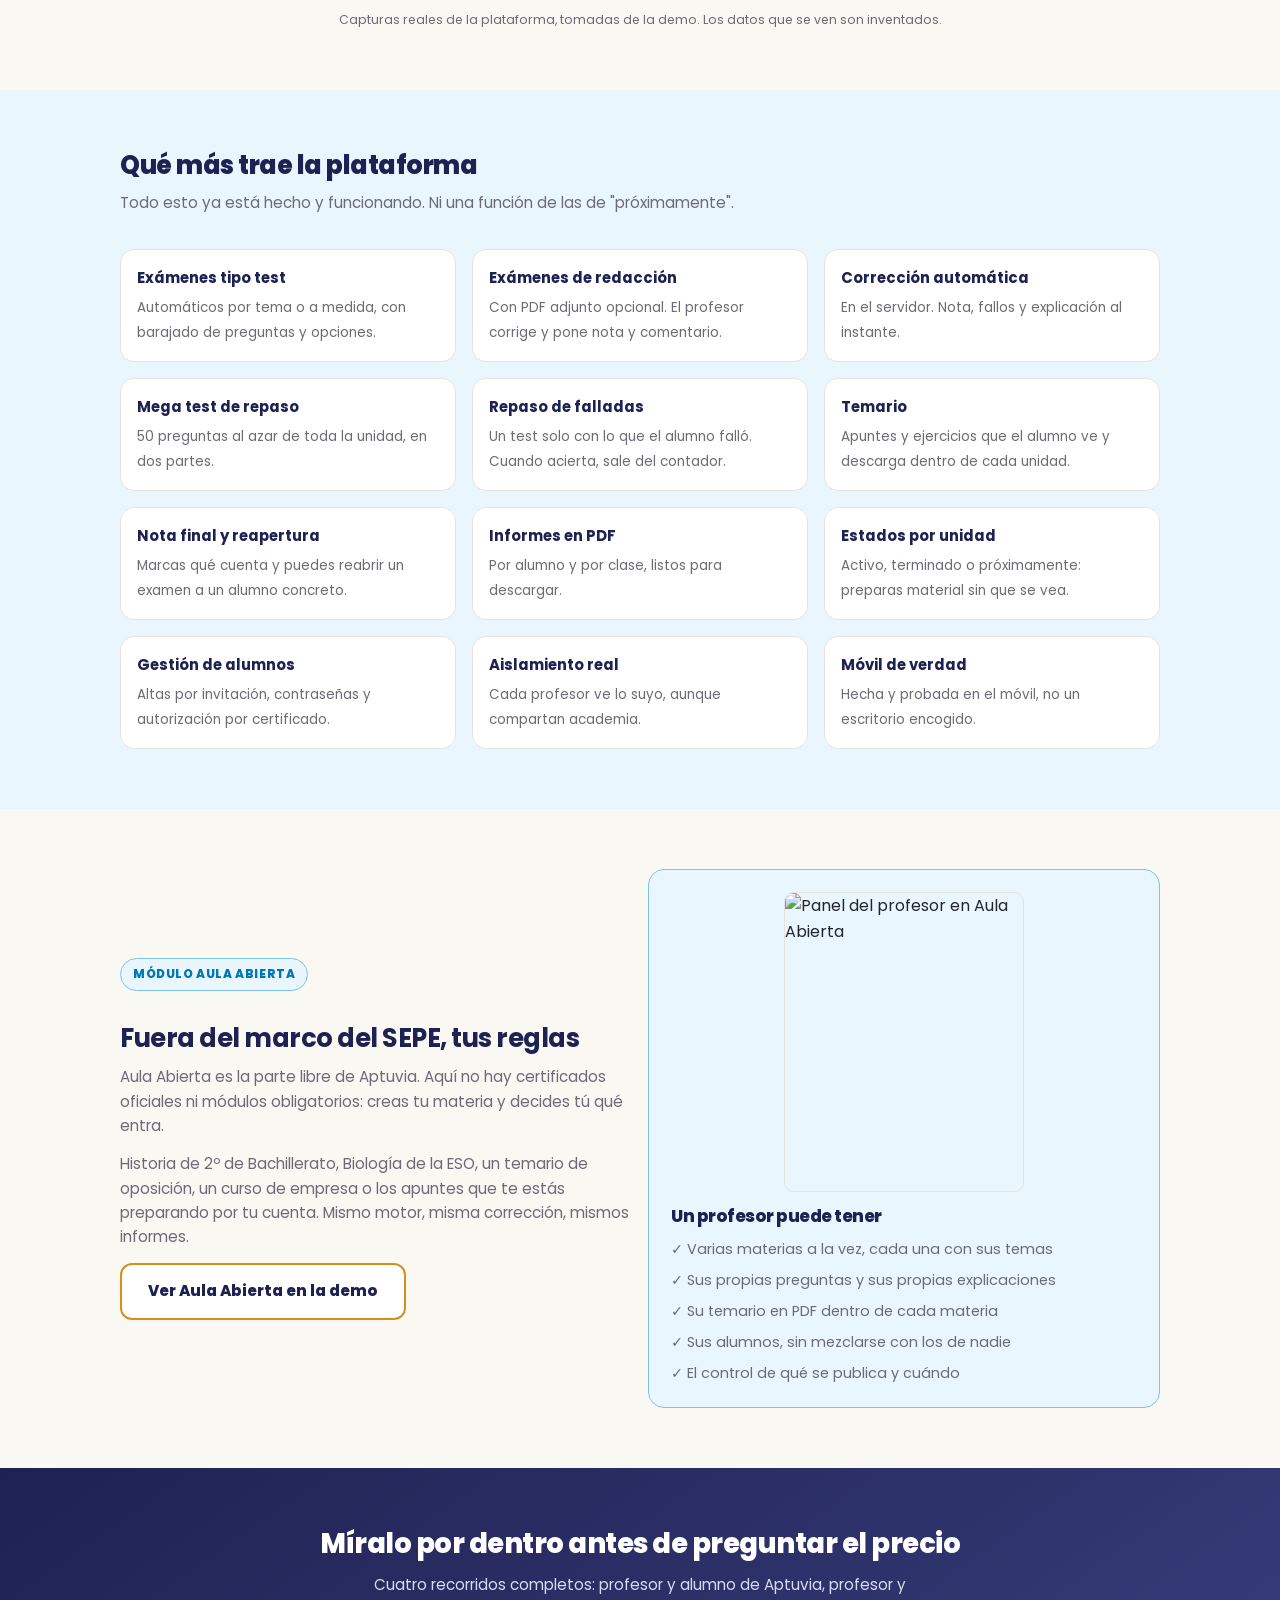
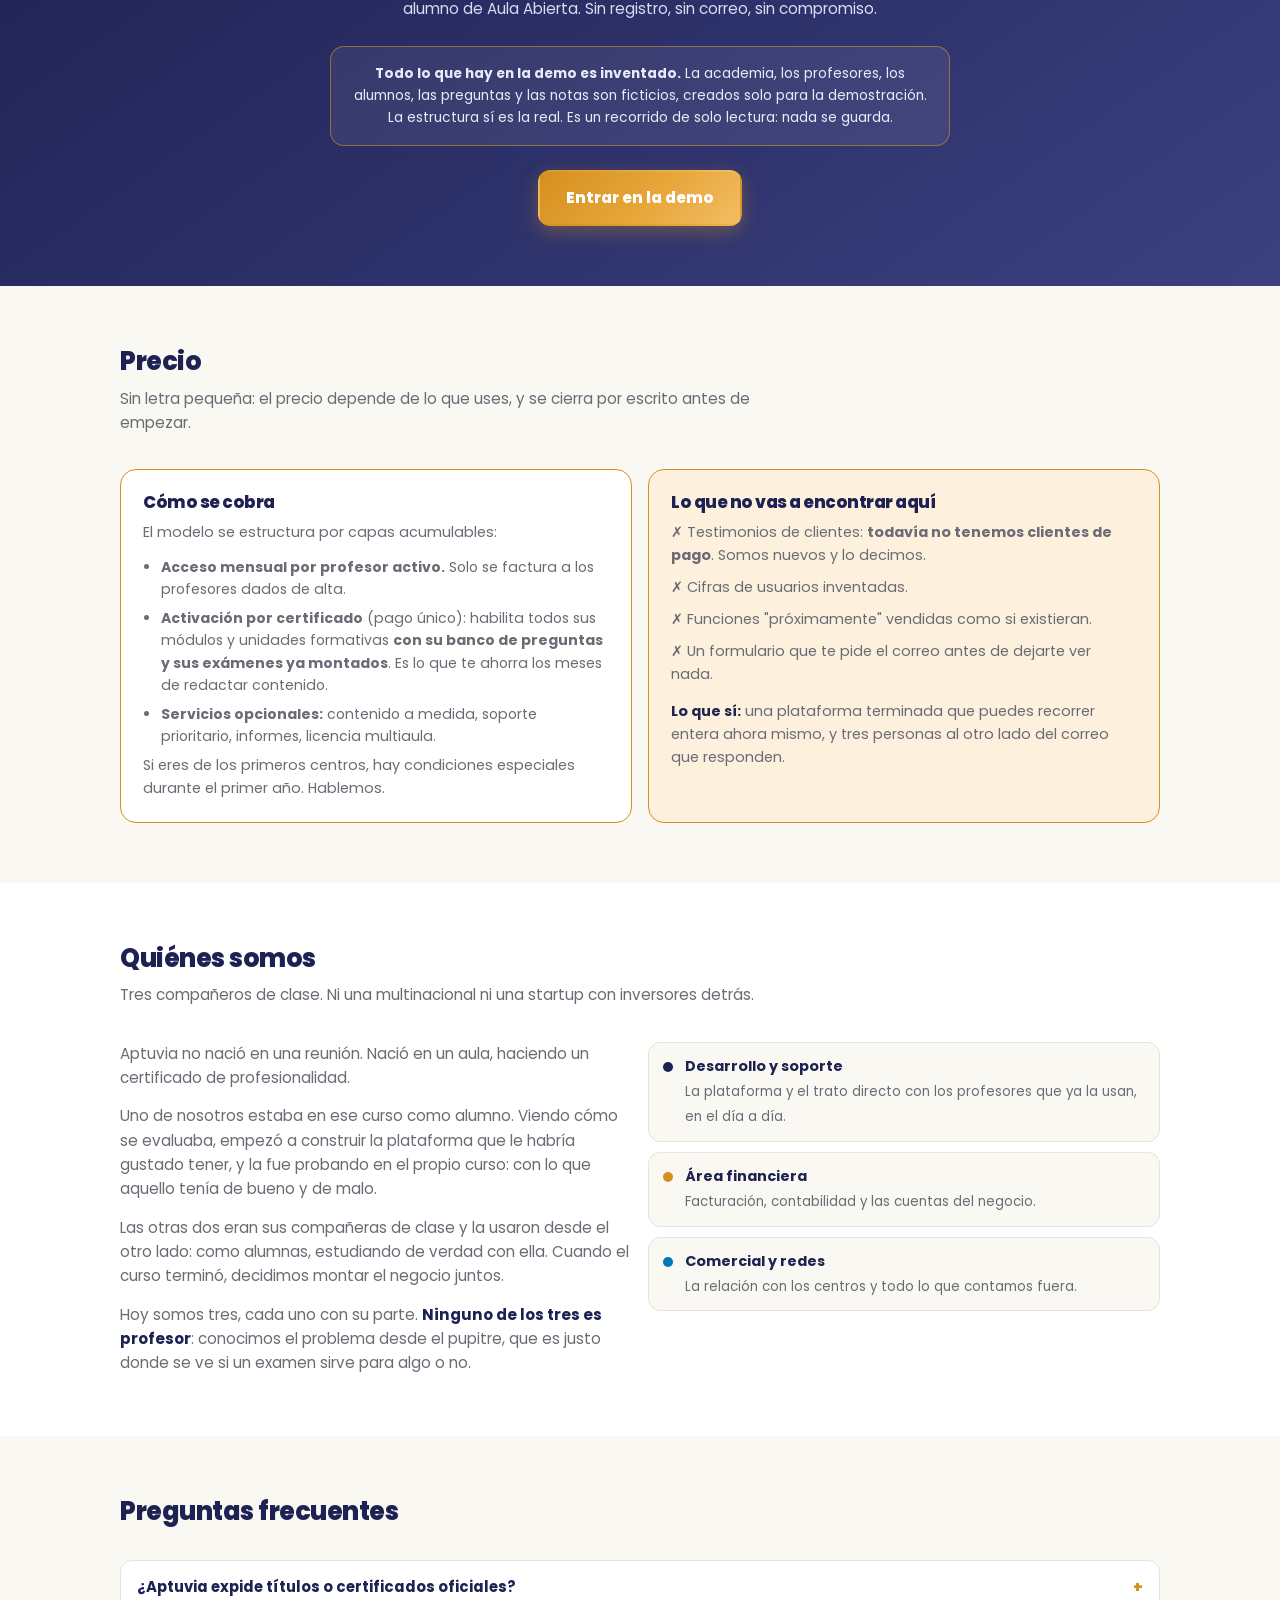
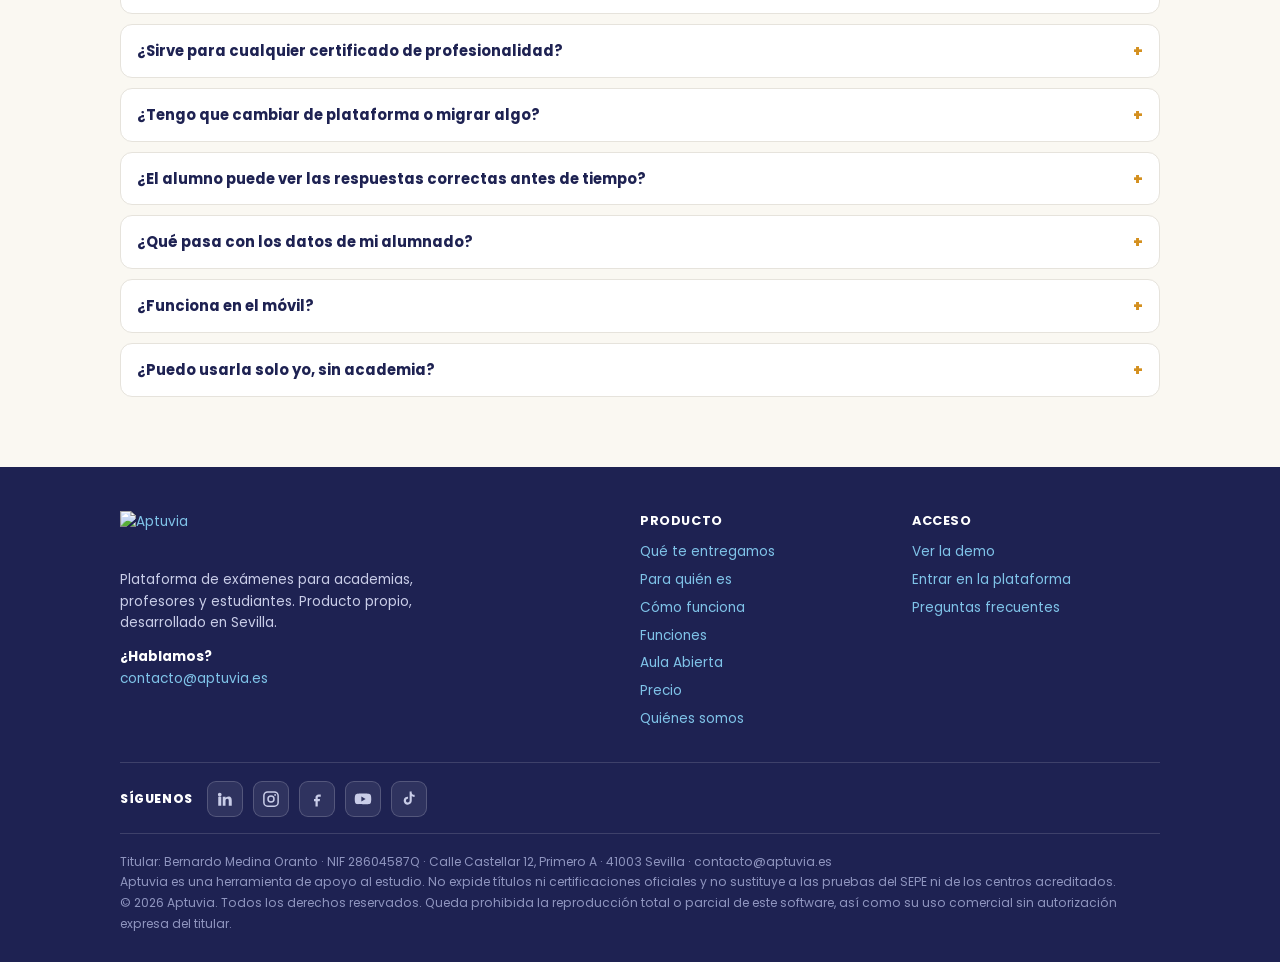
==== commit dd466e31: "Add files via upload" ====
--- a/index.html
+++ b/index.html
@@ -165,22 +165,15 @@
 .rs-ico:hover{background:var(--honey);color:#fff}
 .legal{border-top:1px solid rgba(255,255,255,.14);padding-top:18px;font-size:.76rem;color:#8f95bf;line-height:1.7}
 </style>
+<script type="application/ld+json">
+{"@context":"https://schema.org","@graph":[{"@type":"Organization","@id":"https://aptuvia.es/#org","name":"Aptuvia","alternateName":"Aptuvia Exámenes","url":"https://aptuvia.es/","logo":{"@type":"ImageObject","url":"https://aptuvia.es/icon-192.png","width":192,"height":192},"image":"https://aptuvia.es/icon-192.png","description":"Plataforma de exámenes para academias de certificados de profesionalidad, profesores y opositores.","email":"contacto@aptuvia.es"},{"@type":"WebSite","@id":"https://aptuvia.es/#website","name":"Aptuvia","url":"https://aptuvia.es/","publisher":{"@id":"https://aptuvia.es/#org"},"inLanguage":"es-ES"}]}
+</script>
 </head>
 <body>
 
 <header>
   <div class="wrap nav">
     <a class="logo" href="/"><img src="/img/logo-aptuvia.png" alt="Aptuvia · Plataforma de exámenes" width="300" height="83"></a>
-    <nav class="nav-links">
-      <a href="#que-entregamos">Qué incluye</a>
-      <a href="#para-quien">Para quién</a>
-      <a href="#como">Cómo funciona</a>
-      <a href="#funciones">Funciones</a>
-      <a href="#aula-abierta">Aula Abierta</a>
-      <a href="#precio">Precio</a>
-      <a href="#equipo">Quiénes somos</a>
-      <a href="#faq">FAQ</a>
-    </nav>
     <div class="nav-cta">
       <a class="btn btn-nav" href="/app.html">Acceder</a>
       <a class="btn btn-honey" href="/app.html#demo">Ver demo</a>
@@ -191,8 +184,8 @@
 <section class="hero">
   <div class="wrap hero-flex"><div class="hero-in">
     <h1>Los exámenes de tu certificado,<br><em>ya montados.</em></h1>
-    <p class="lead">Contratas el certificado y te lo entregamos hecho: banco de preguntas y exámenes listos por cada unidad formativa. El profesor los enciende, el alumno los hace y se corrigen solos. Sin redactar una sola pregunta.</p>
-    <p class="lead">¿Quieres meter lo tuyo? También: creas tus propios exámenes, subes tu temario y añades tus preguntas cuando te haga falta. Pero <b>no empiezas de cero</b>.</p>
+    <p class="lead">Cada certificado llega con su banco de preguntas y sus exámenes ya montados, unidad por unidad. El profesor los activa, el alumno los hace y se corrigen solos. Las horas que antes se iban en preparar y corregir con bolígrafo rojo, ahora son para dar clase.</p>
+    <p class="lead">Y si algún día quieres añadir algo tuyo, puedes: tus exámenes, tu temario, tus preguntas. Pero <b>nunca empiezas de cero</b>.</p>
     <p class="claim">Las cosas claras y las notas más.</p>
     <div class="hero-cta">
       <a class="btn btn-honey" href="/app.html#demo">Ver la demo — sin registrarse</a>
@@ -355,7 +348,7 @@
         <a class="btn btn-out" href="/app.html#demo">Ver Aula Abierta en la demo</a>
       </div>
       <div class="card" style="border-color:var(--celeste);background:var(--celeste-1)">
-        <img src="/img/captura-aula-abierta.jpg" alt="Panel del profesor en Aula Abierta" loading="lazy" decoding="async" width="520" height="1033" style="width:100%;max-width:240px;border-radius:10px;border:1px solid var(--line);display:block;margin:0 auto 14px">
+        <img src="/img/captura-aula-abierta.jpg" alt="Panel del profesor en Aula Abierta" loading="lazy" decoding="async" width="520" height="1033" style="width:100%;max-width:240px;height:300px;object-fit:cover;object-position:top;border-radius:10px;border:1px solid var(--line);display:block;margin:0 auto 14px">
         <h3 style="margin-bottom:12px">Un profesor puede tener</h3>
         <p style="margin-bottom:8px">✓ Varias materias a la vez, cada una con sus temas</p>
         <p style="margin-bottom:8px">✓ Sus propias preguntas y sus propias explicaciones</p>
@@ -393,41 +386,7 @@
           <li><b>Activación por certificado</b> (pago único): habilita todos sus módulos y unidades formativas <b>con su banco de preguntas y sus exámenes ya montados</b>. Es lo que te ahorra los meses de redactar contenido.</li>
           <li><b>Servicios opcionales:</b> contenido a medida, soporte prioritario, informes, licencia multiaula.</li>
         </ul>
-      </div>
-      <div class="card" style="background:var(--honey-tint)">
-        <h3>Y ahora, la parte honesta</h3>
-        <p style="margin-bottom:10px">Aptuvia es un producto nuevo y <b>todavía no tiene clientes de pago</b>. No vas a encontrar aquí testimonios ni cifras de usuarios, porque no los hay.</p>
-        <p style="margin-bottom:10px">Lo que sí hay es una plataforma terminada, que puedes probar entera ahora mismo sin dar un solo dato, y un desarrollador al otro lado del correo.</p>
-        <p>Si eres de los primeros centros, hay condiciones especiales durante el primer año. Hablemos.</p>
-      </div>
-    </div>
-  </div>
-</section>
-
-<section id="equipo" style="background:#fff">
-  <div class="wrap">
-    <div class="sec-head">
-      <h2>Quiénes somos</h2>
-      <p>Tres compañeros de clase. Ni una multinacional ni una startup con inversores detrás.</p>
-    </div>
-    <div class="grid grid-2" style="align-items:start">
-      <div>
-        <p style="font-size:.95rem;color:var(--ink-soft);margin-bottom:14px">Aptuvia no nació en una reunión. Nació en un aula, haciendo un certificado de profesionalidad.</p>
-        <p style="font-size:.95rem;color:var(--ink-soft);margin-bottom:14px">Uno de nosotros estaba en ese curso como alumno. Viendo cómo se evaluaba, empezó a construir la plataforma que le habría gustado tener, y la fue probando en el propio curso: con lo que aquello tenía de bueno y de malo.</p>
-        <p style="font-size:.95rem;color:var(--ink-soft);margin-bottom:14px">Las otras dos eran sus compañeras de clase y la usaron desde el otro lado: como alumnas, estudiando de verdad con ella. Cuando el curso terminó, decidimos montar el negocio juntos.</p>
-        <p style="font-size:.95rem;color:var(--ink-soft);margin-bottom:18px">Hoy somos tres, cada uno con su parte. <b style="color:var(--navy)">Ninguno de los tres es profesor</b>: conocimos el problema desde el pupitre, que es justo donde se ve si un examen sirve para algo o no.</p>
-
-        <div class="roles">
-          <div class="role"><span class="dot" style="background:var(--navy)"></span><div>
-            <b>Desarrollo y soporte</b>
-            <span>La plataforma y el trato directo con los profesores que ya la usan, en el día a día.</span></div></div>
-          <div class="role"><span class="dot" style="background:var(--honey)"></span><div>
-            <b>Área financiera</b>
-            <span>Facturación, contabilidad y las cuentas del negocio.</span></div></div>
-          <div class="role"><span class="dot" style="background:var(--celeste-2)"></span><div>
-            <b>Comercial y redes</b>
-            <span>La relación con los centros y todo lo que contamos fuera.</span></div></div>
-        </div>
+        <p style="margin-top:6px">Si eres de los primeros centros, hay condiciones especiales durante el primer año. Hablemos.</p>
       </div>
       <div class="card" style="border-color:var(--honey);background:var(--honey-tint)">
         <h3>Lo que no vas a encontrar aquí</h3>
@@ -436,6 +395,34 @@
         <p style="margin-bottom:9px">✗ Funciones "próximamente" vendidas como si existieran.</p>
         <p style="margin-bottom:14px">✗ Un formulario que te pide el correo antes de dejarte ver nada.</p>
         <p style="font-size:.9rem"><b style="color:var(--navy)">Lo que sí:</b> una plataforma terminada que puedes recorrer entera ahora mismo, y tres personas al otro lado del correo que responden.</p>
+      </div>
+    </div>
+  </div>
+</section>
+
+<section id="equipo" style="background:#fff">
+  <div class="wrap">
+    <div class="sec-head">
+      <h2>Quiénes somos</h2>
+      <p>Tres compañeros de clase. Ni una multinacional ni una startup con inversores detrás.</p>
+    </div>
+    <div class="grid grid-2" style="align-items:start">
+      <div>
+        <p style="font-size:.95rem;color:var(--ink-soft);margin-bottom:14px">Aptuvia no nació en una reunión. Nació en un aula, haciendo un certificado de profesionalidad.</p>
+        <p style="font-size:.95rem;color:var(--ink-soft);margin-bottom:14px">Uno de nosotros estaba en ese curso como alumno. Viendo cómo se evaluaba, empezó a construir la plataforma que le habría gustado tener, y la fue probando en el propio curso: con lo que aquello tenía de bueno y de malo.</p>
+        <p style="font-size:.95rem;color:var(--ink-soft);margin-bottom:14px">Las otras dos eran sus compañeras de clase y la usaron desde el otro lado: como alumnas, estudiando de verdad con ella. Cuando el curso terminó, decidimos montar el negocio juntos.</p>
+        <p style="font-size:.95rem;color:var(--ink-soft);margin-bottom:0">Hoy somos tres, cada uno con su parte. <b style="color:var(--navy)">Ninguno de los tres es profesor</b>: conocimos el problema desde el pupitre, que es justo donde se ve si un examen sirve para algo o no.</p>
+      </div>
+      <div class="roles">
+        <div class="role"><span class="dot" style="background:var(--navy)"></span><div>
+          <b>Desarrollo y soporte</b>
+          <span>La plataforma y el trato directo con los profesores que ya la usan, en el día a día.</span></div></div>
+        <div class="role"><span class="dot" style="background:var(--honey)"></span><div>
+          <b>Área financiera</b>
+          <span>Facturación, contabilidad y las cuentas del negocio.</span></div></div>
+        <div class="role"><span class="dot" style="background:var(--celeste-2)"></span><div>
+          <b>Comercial y redes</b>
+          <span>La relación con los centros y todo lo que contamos fuera.</span></div></div>
       </div>
     </div>
   </div>
@@ -510,5 +497,6 @@
   </div>
 </footer>
 
+<script>if("serviceWorker" in navigator){window.addEventListener("load",function(){navigator.serviceWorker.register("/sw.js").catch(function(){});});}</script>
 </body>
 </html>
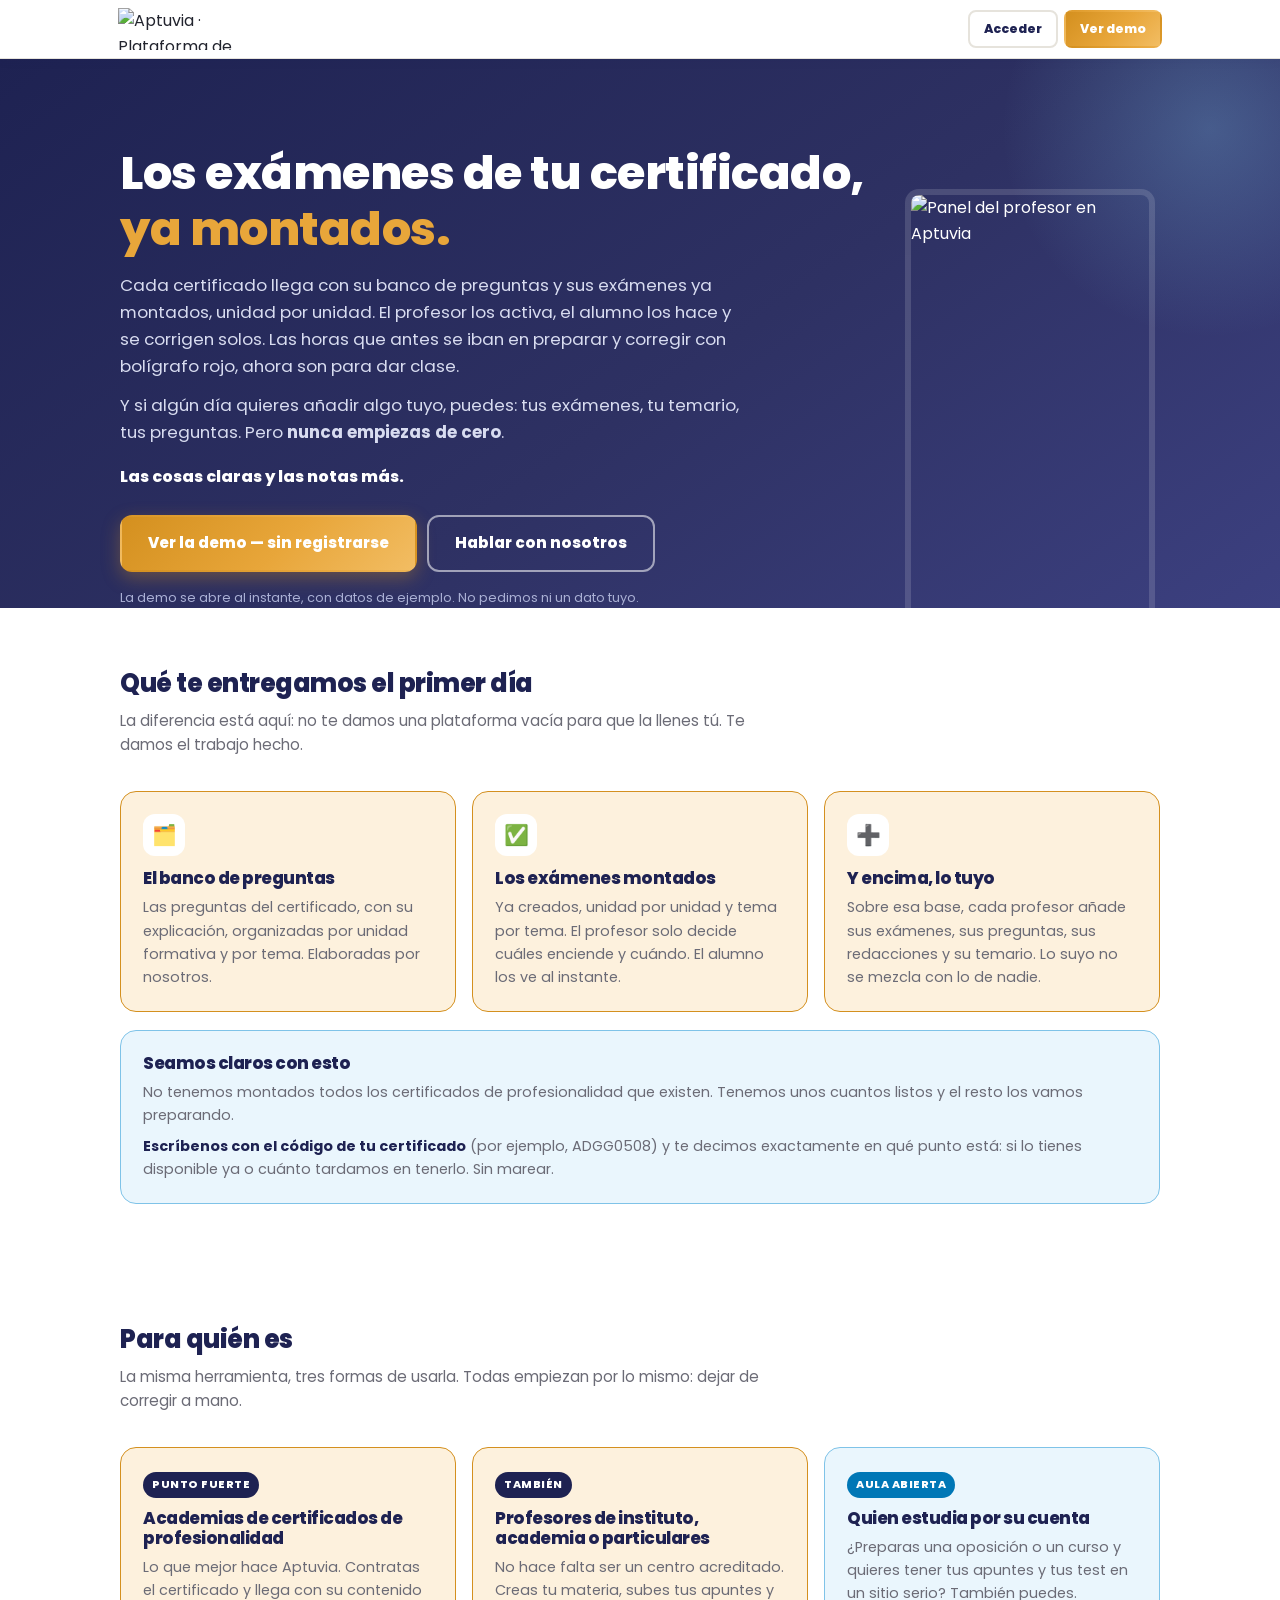
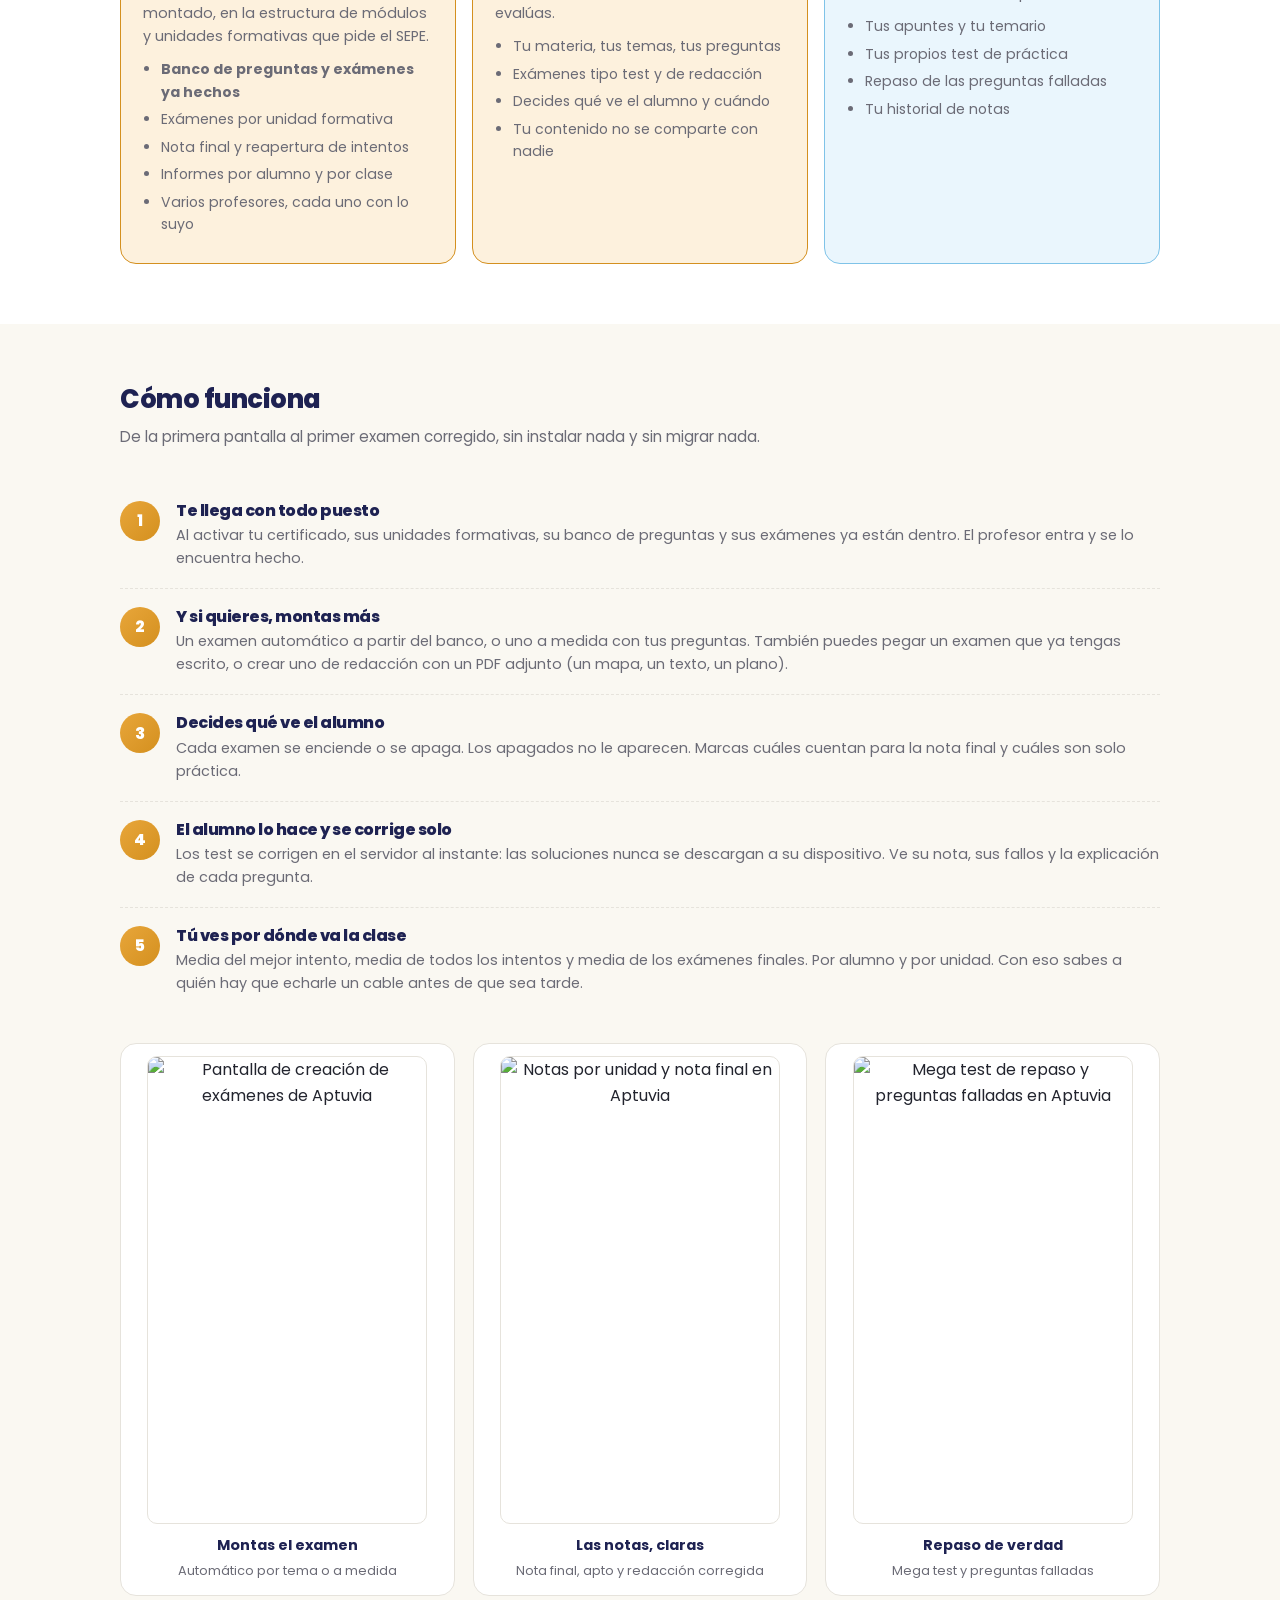
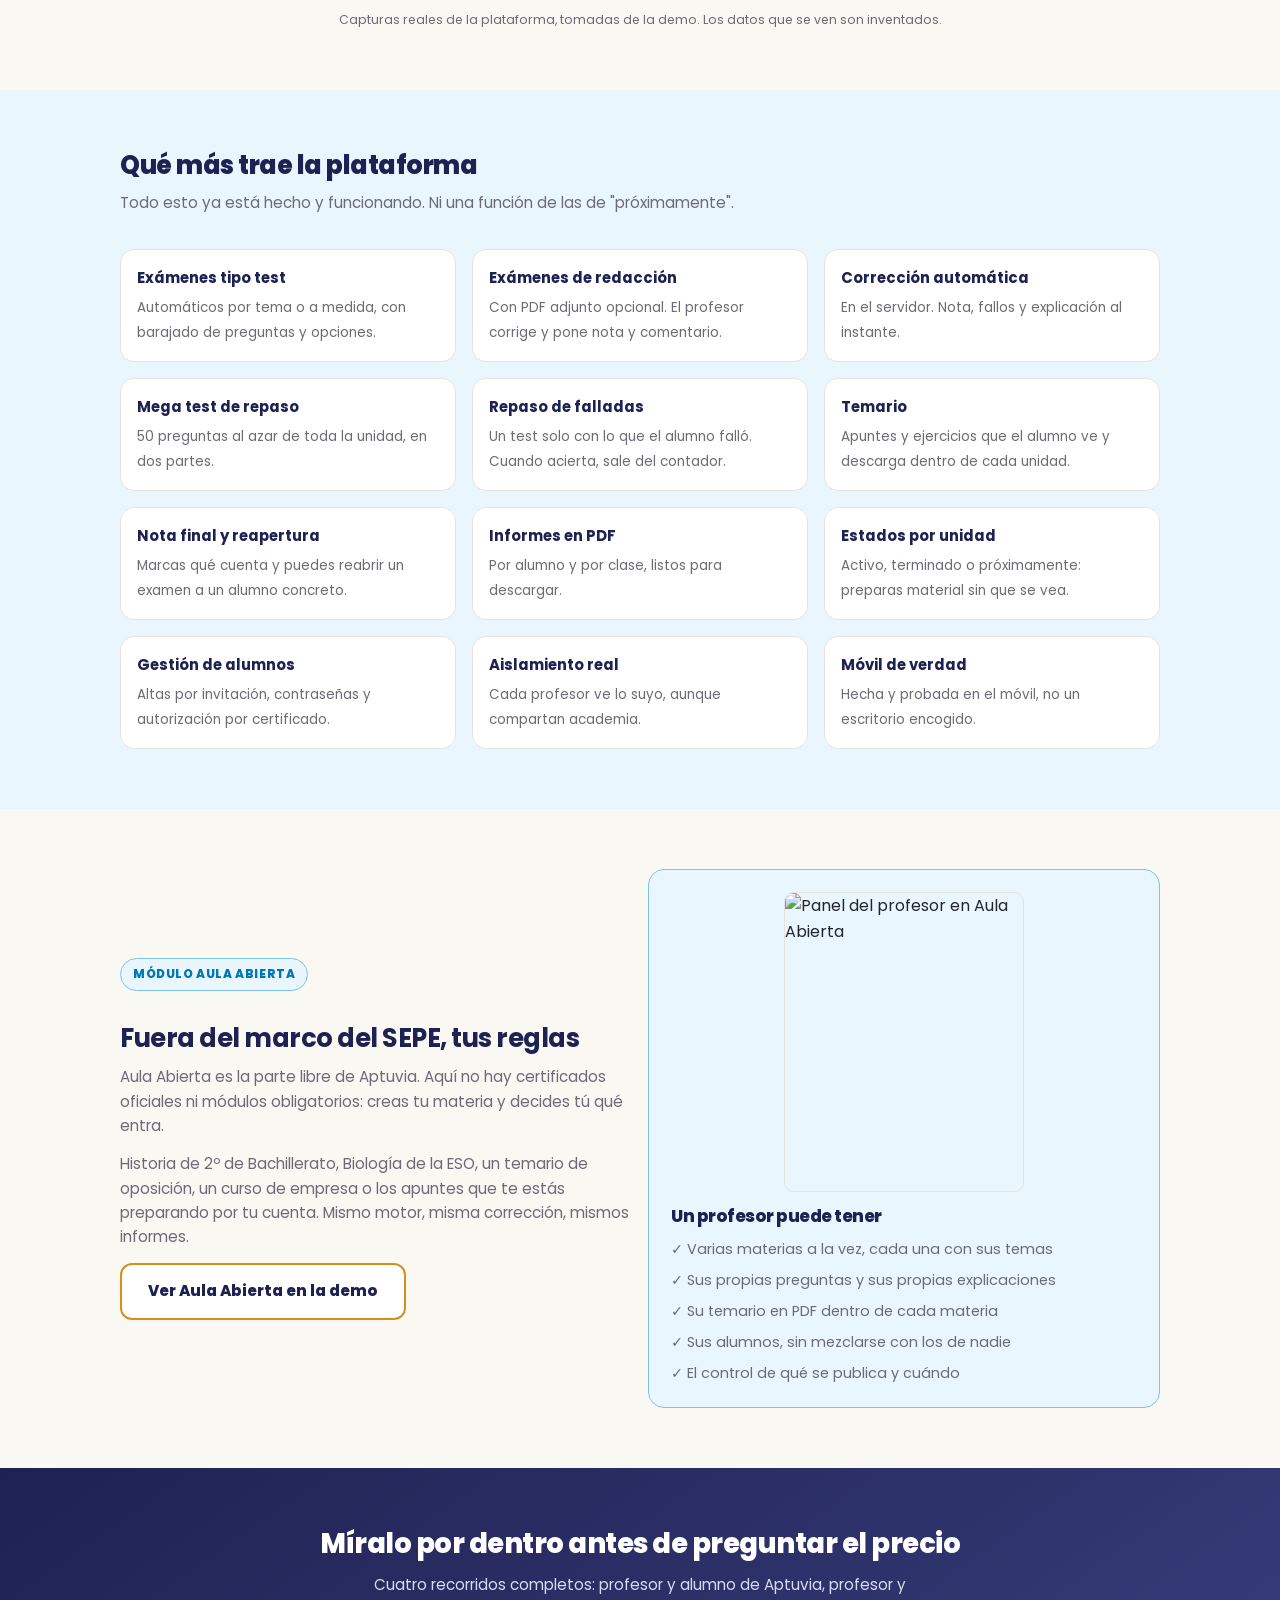
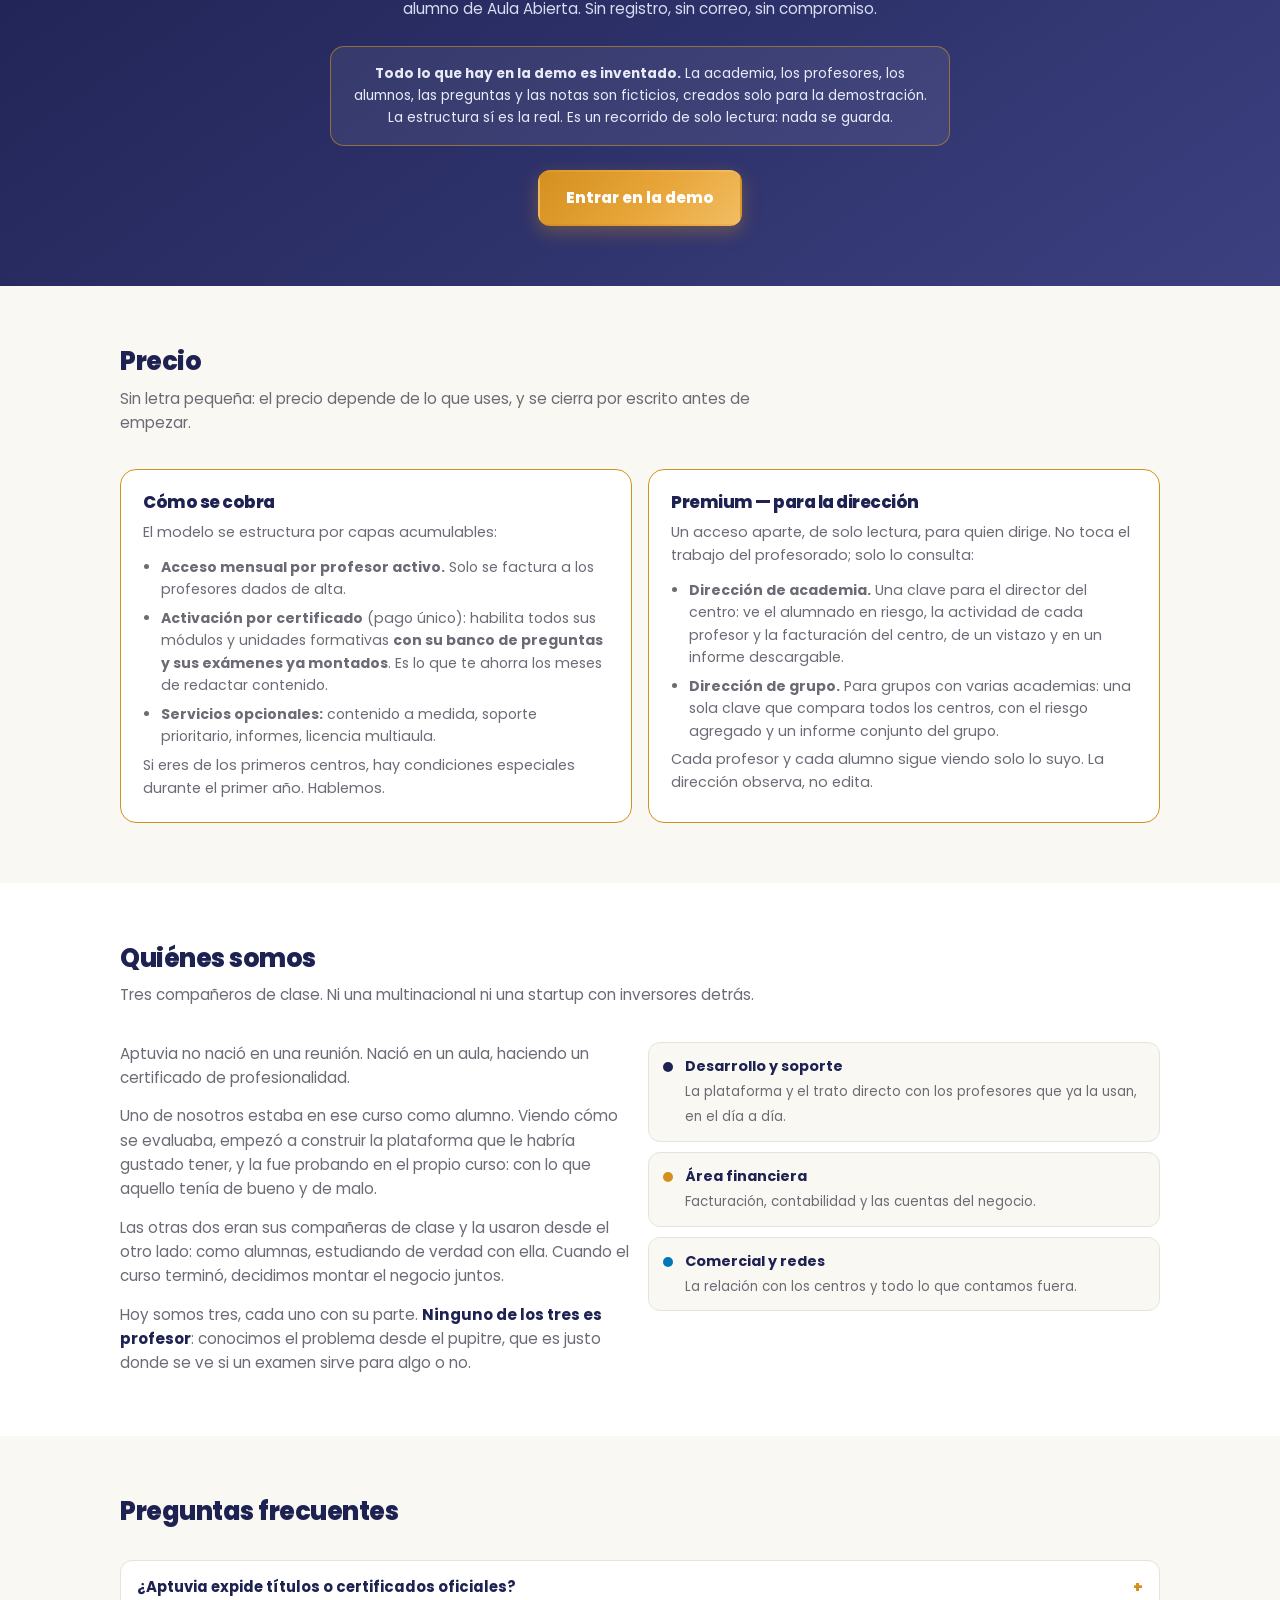
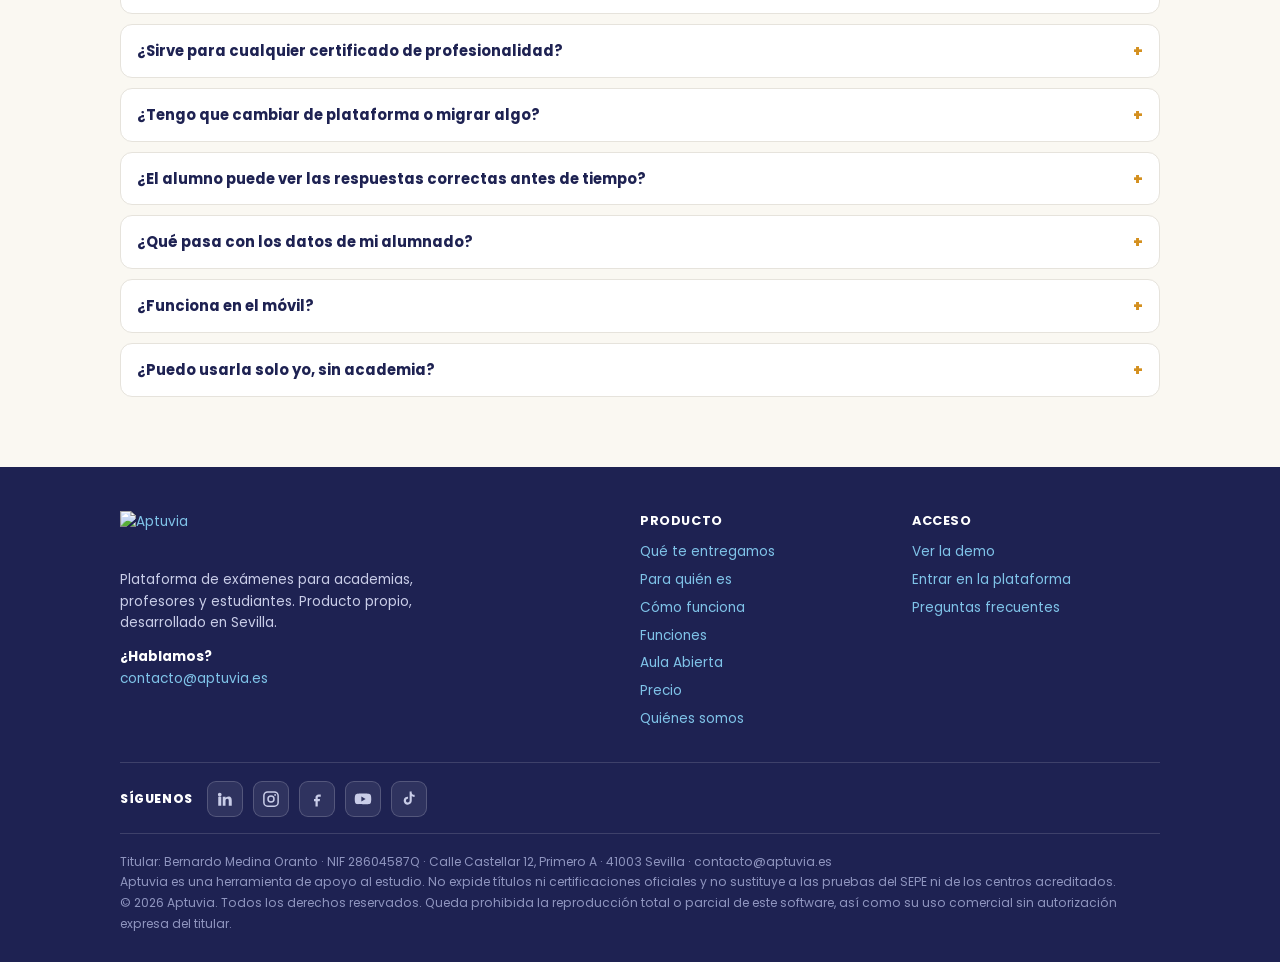
==== commit 4e6c9e78: "Add files via upload" ====
--- a/index.html
+++ b/index.html
@@ -388,13 +388,14 @@
         </ul>
         <p style="margin-top:6px">Si eres de los primeros centros, hay condiciones especiales durante el primer año. Hablemos.</p>
       </div>
-      <div class="card" style="border-color:var(--honey);background:var(--honey-tint)">
-        <h3>Lo que no vas a encontrar aquí</h3>
-        <p style="margin-bottom:9px">✗ Testimonios de clientes: <b>todavía no tenemos clientes de pago</b>. Somos nuevos y lo decimos.</p>
-        <p style="margin-bottom:9px">✗ Cifras de usuarios inventadas.</p>
-        <p style="margin-bottom:9px">✗ Funciones "próximamente" vendidas como si existieran.</p>
-        <p style="margin-bottom:14px">✗ Un formulario que te pide el correo antes de dejarte ver nada.</p>
-        <p style="font-size:.9rem"><b style="color:var(--navy)">Lo que sí:</b> una plataforma terminada que puedes recorrer entera ahora mismo, y tres personas al otro lado del correo que responden.</p>
+      <div class="card">
+        <h3>Premium — para la dirección</h3>
+        <p>Un acceso aparte, de solo lectura, para quien dirige. No toca el trabajo del profesorado; solo lo consulta:</p>
+        <ul>
+          <li><b>Dirección de academia.</b> Una clave para el director del centro: ve el alumnado en riesgo, la actividad de cada profesor y la facturación del centro, de un vistazo y en un informe descargable.</li>
+          <li><b>Dirección de grupo.</b> Para grupos con varias academias: una sola clave que compara todos los centros, con el riesgo agregado y un informe conjunto del grupo.</li>
+        </ul>
+        <p style="margin-top:6px">Cada profesor y cada alumno sigue viendo solo lo suyo. La dirección observa, no edita.</p>
       </div>
     </div>
   </div>
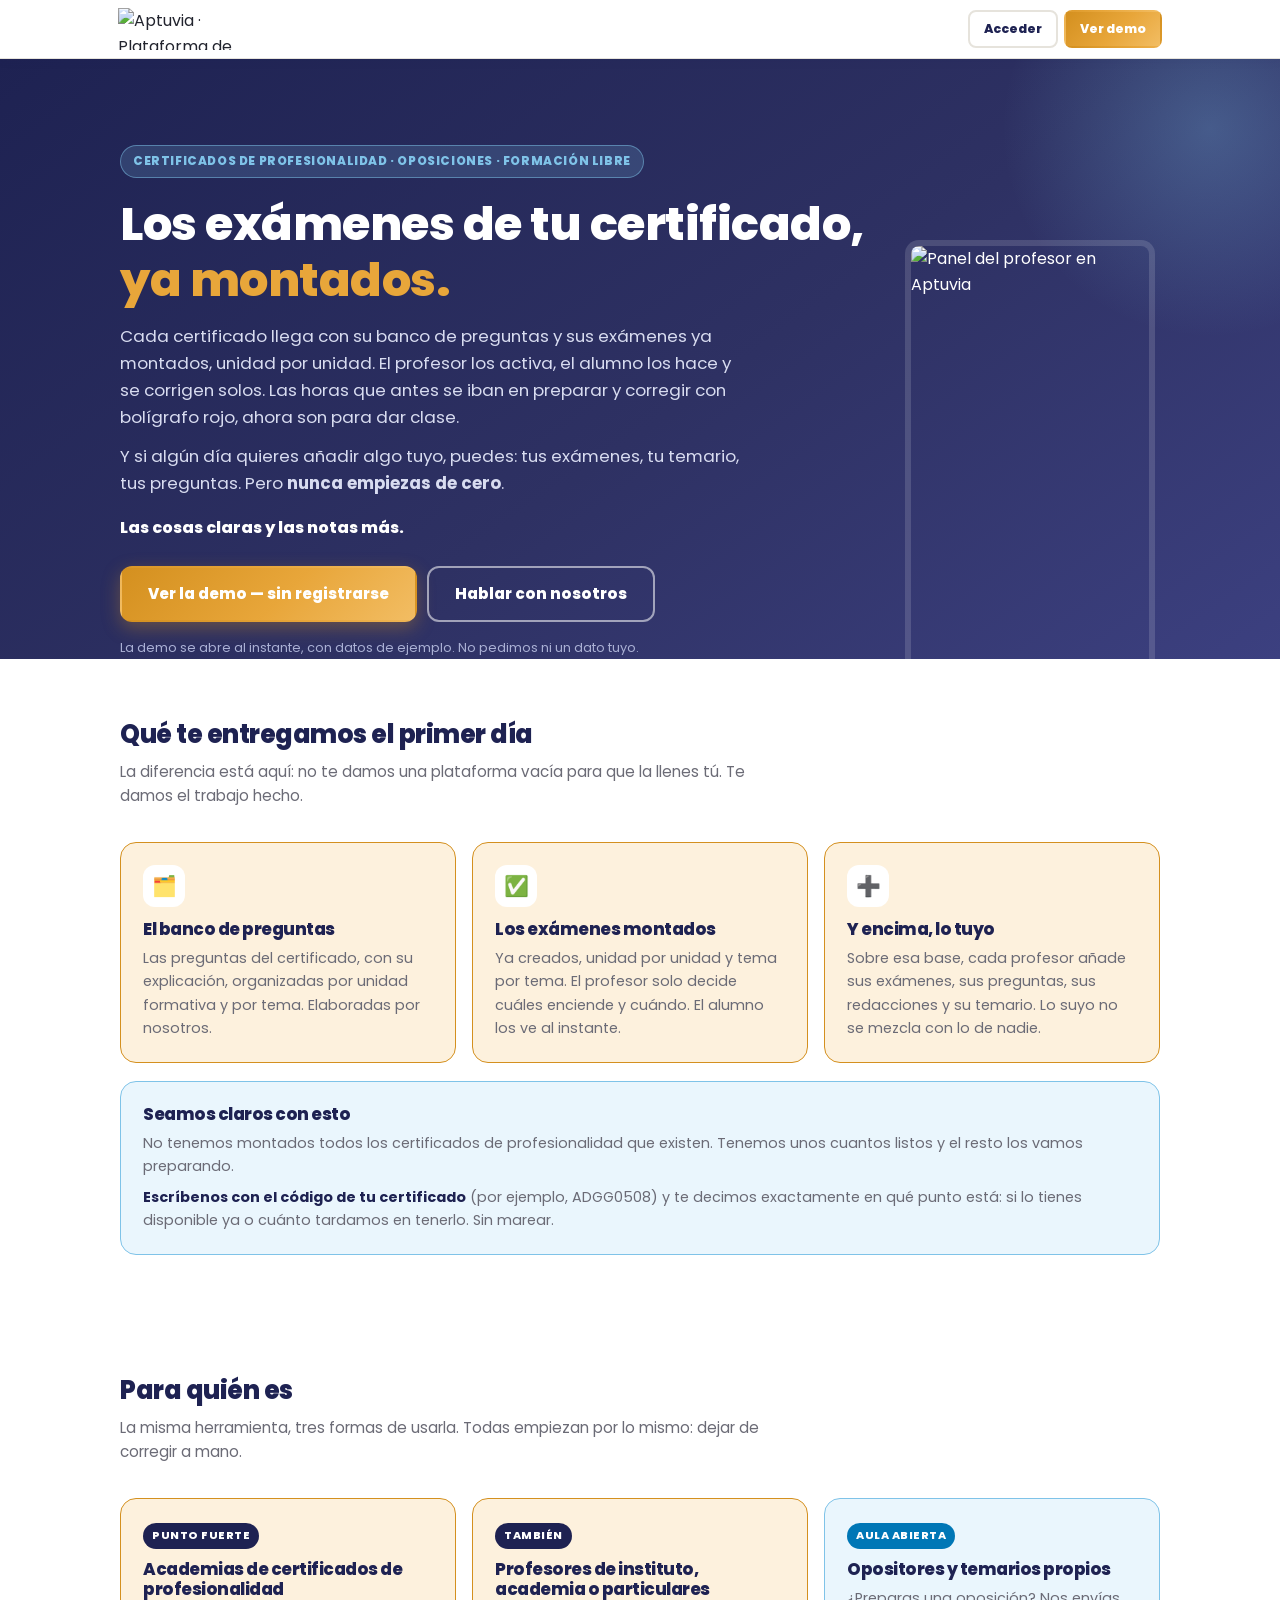
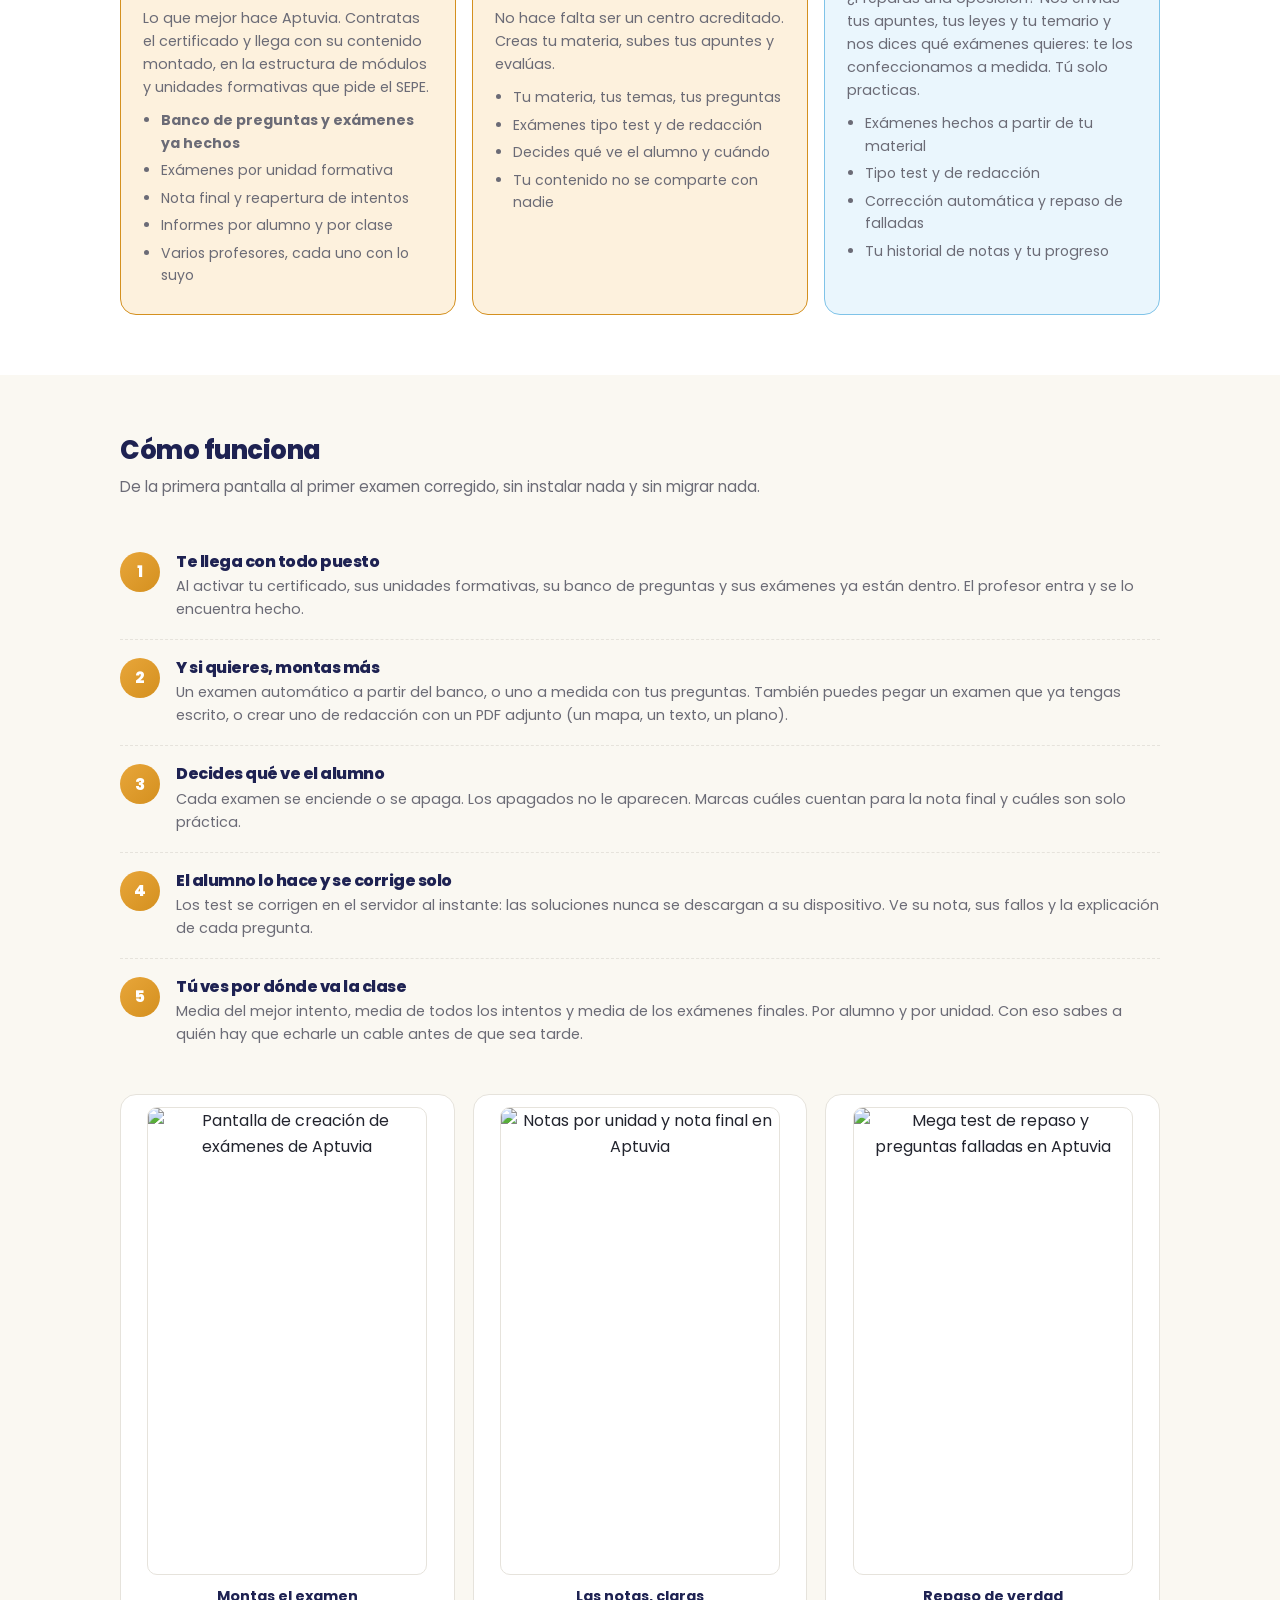
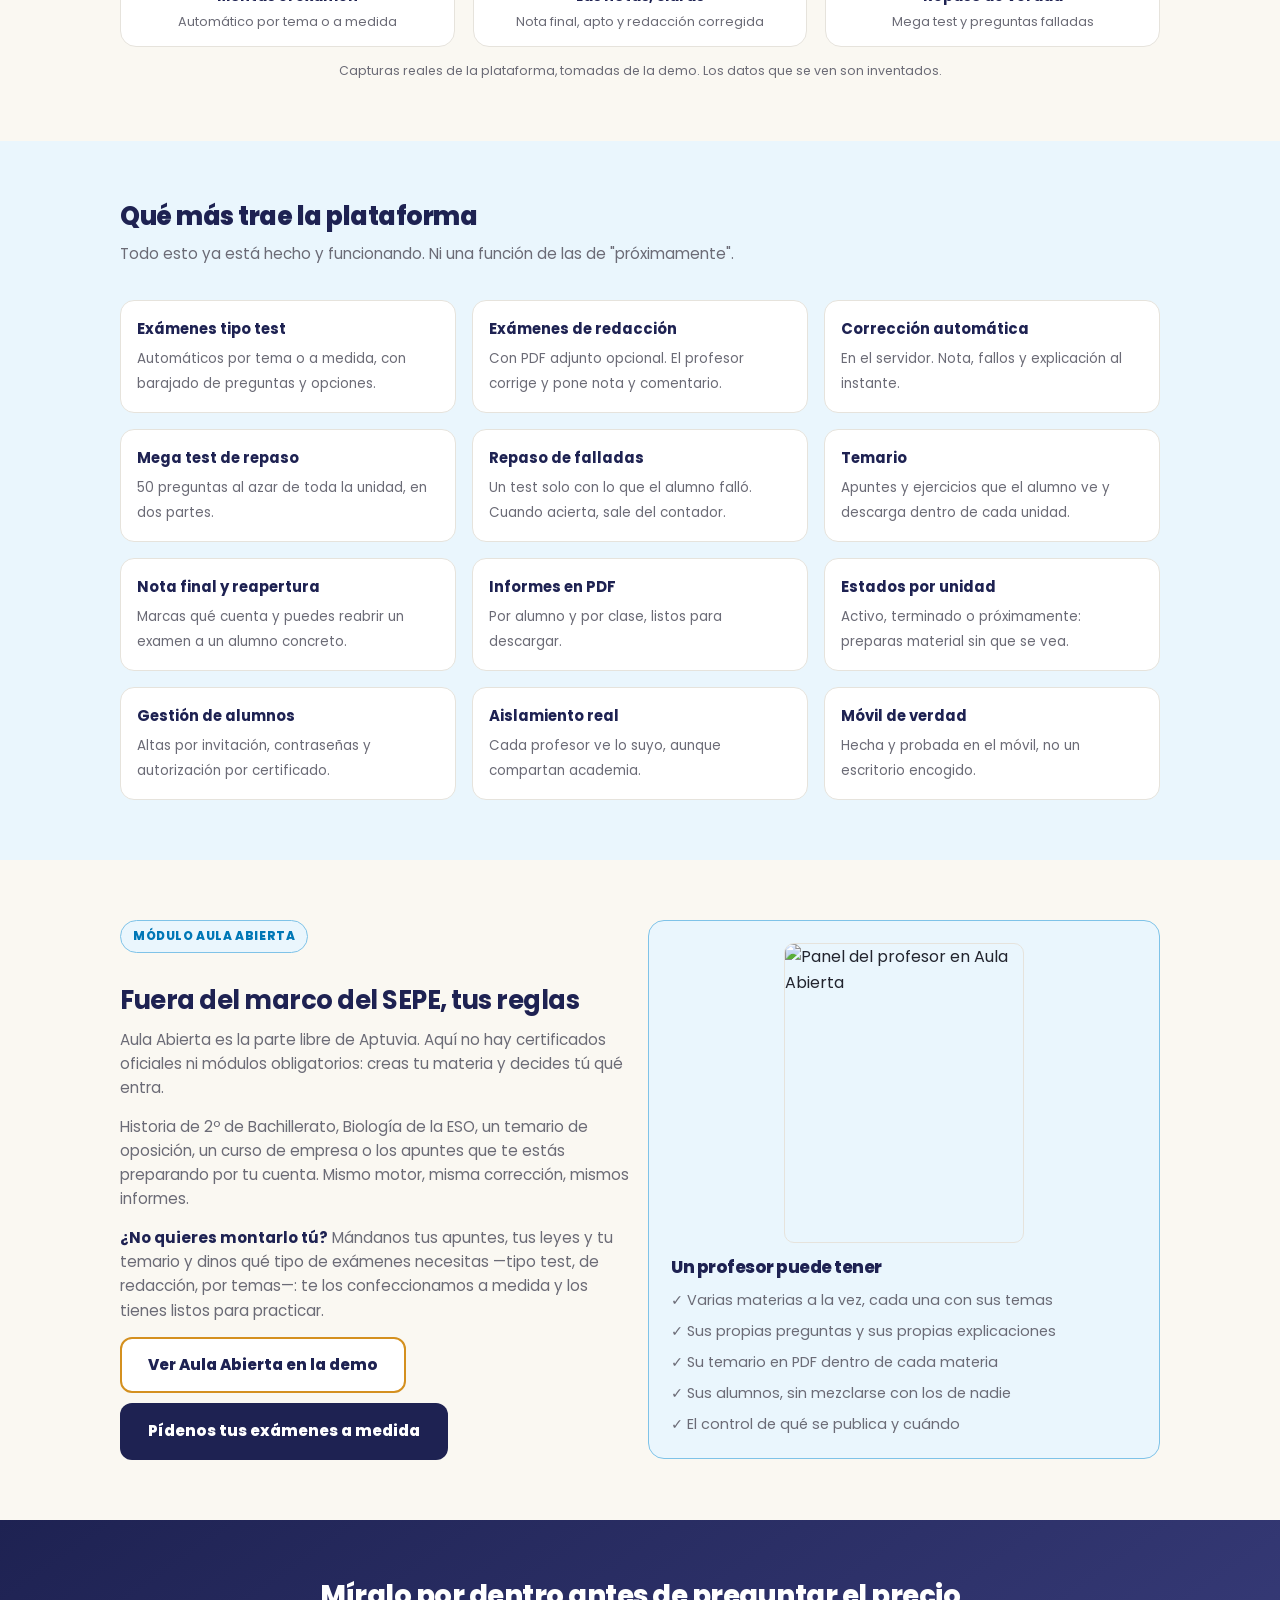
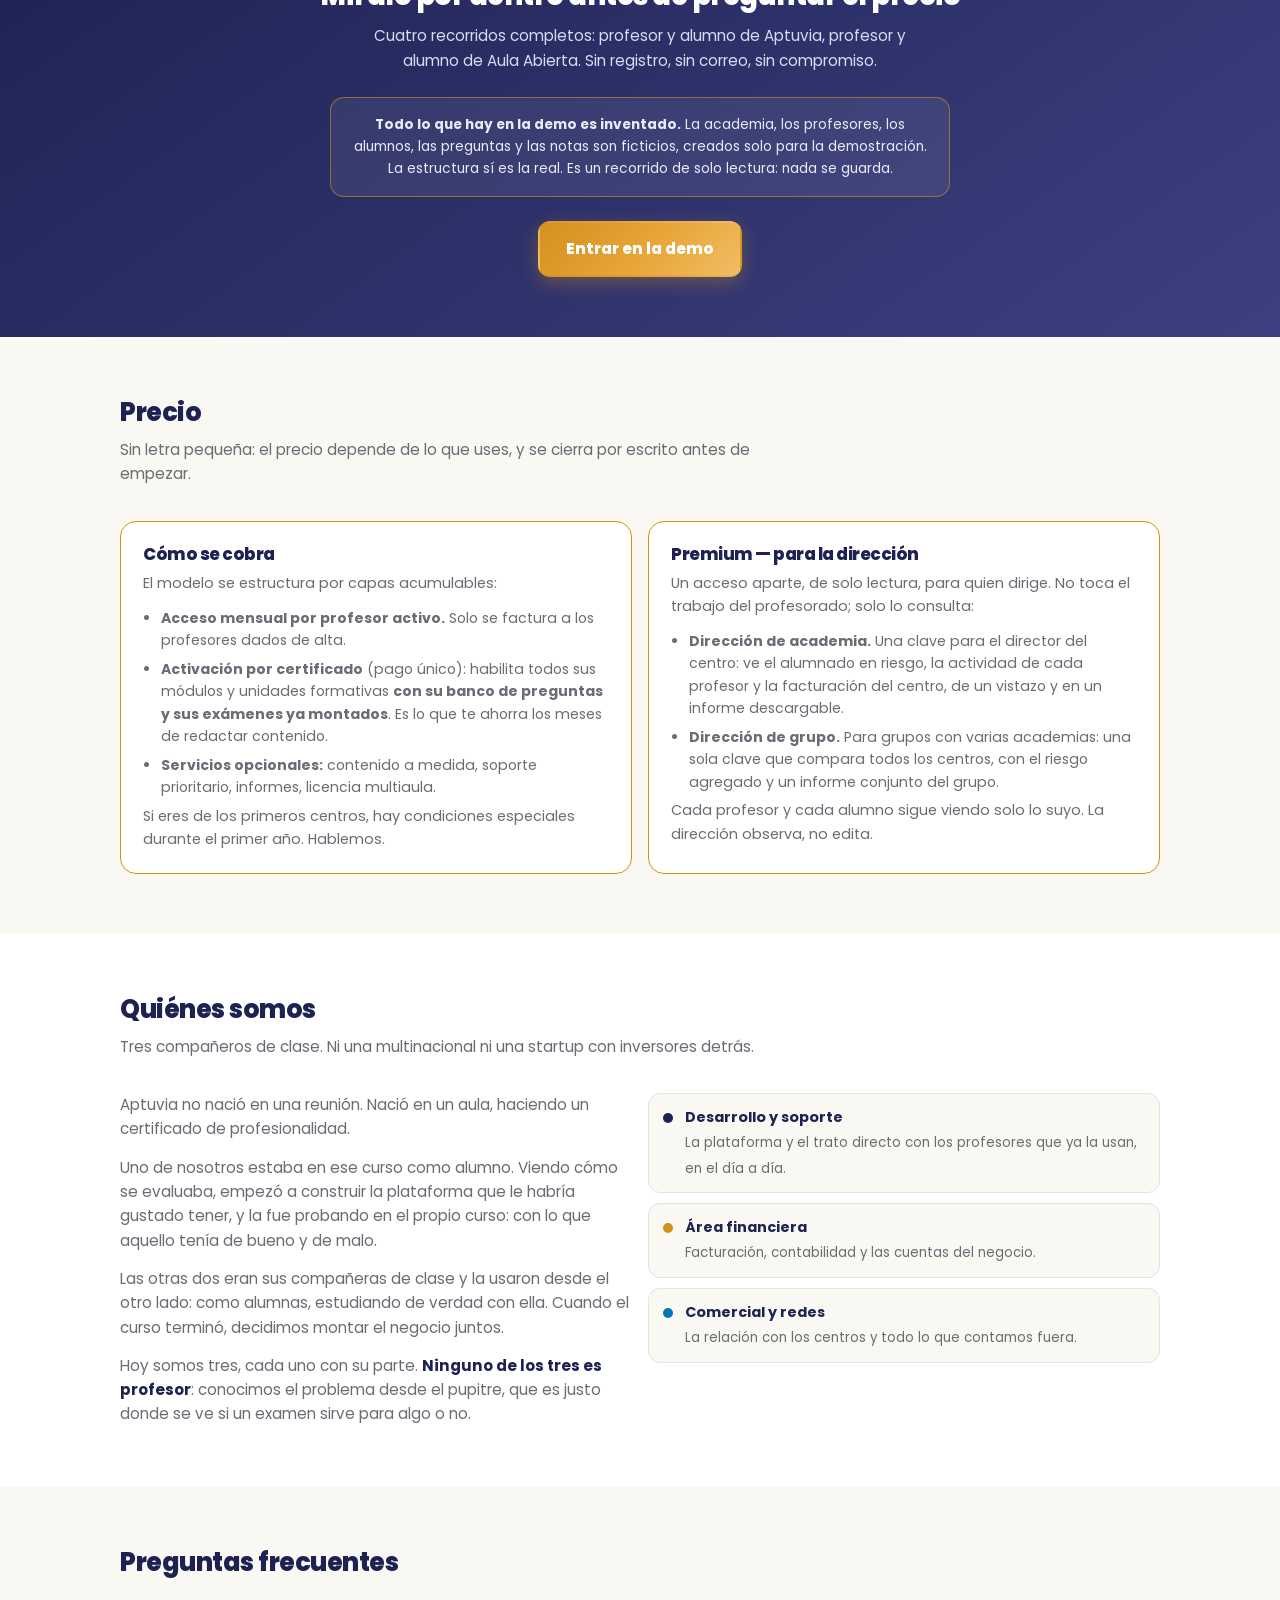
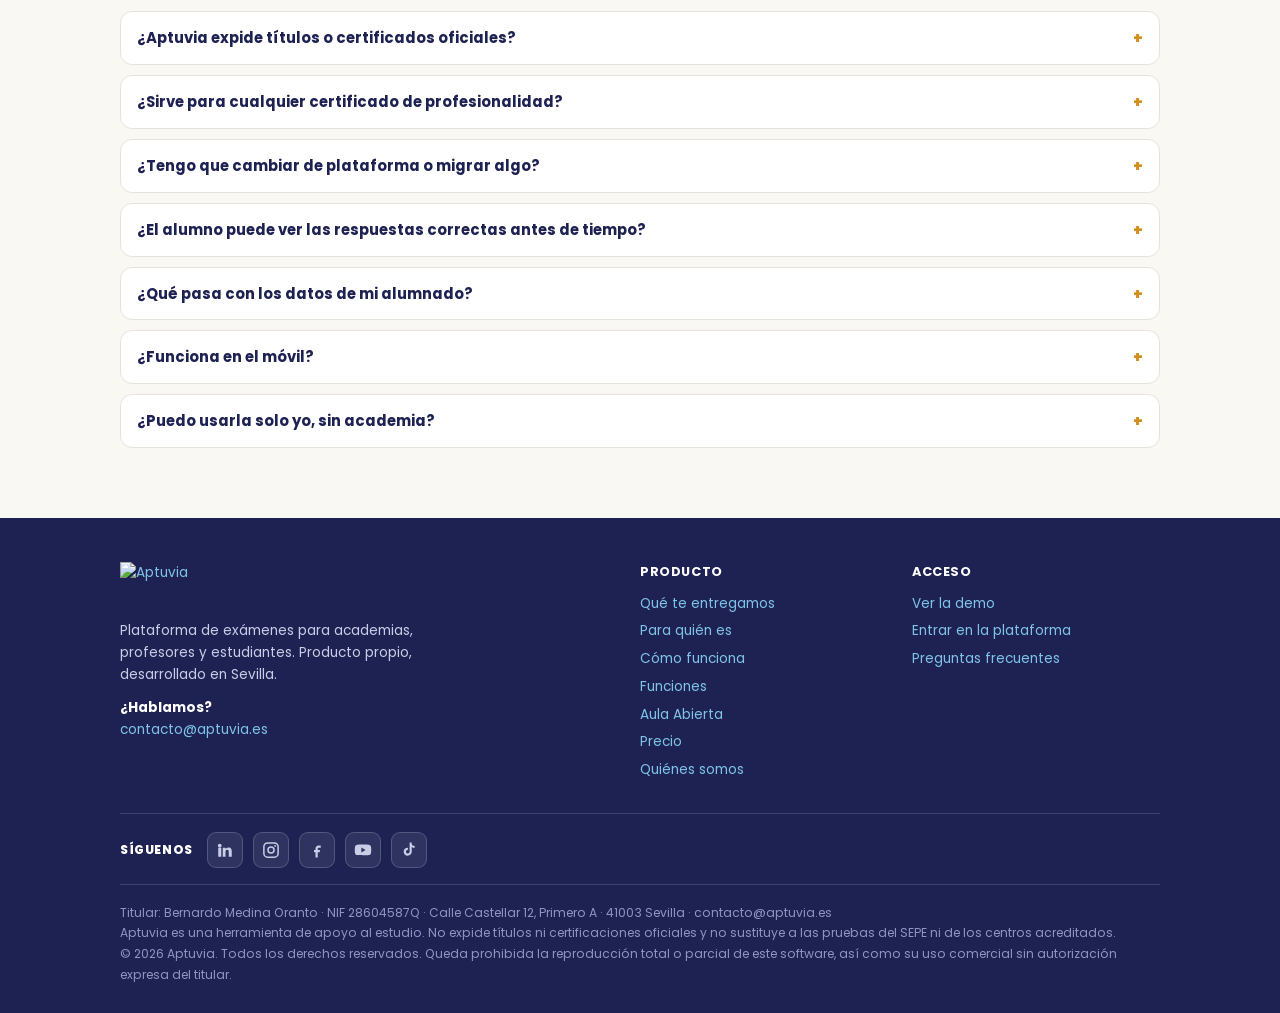
==== commit f0cc6357: "Add files via upload" ====
--- a/index.html
+++ b/index.html
@@ -183,6 +183,7 @@
 
 <section class="hero">
   <div class="wrap hero-flex"><div class="hero-in">
+    <span class="eyebrow">Certificados de profesionalidad · Oposiciones · Formación libre</span>
     <h1>Los exámenes de tu certificado,<br><em>ya montados.</em></h1>
     <p class="lead">Cada certificado llega con su banco de preguntas y sus exámenes ya montados, unidad por unidad. El profesor los activa, el alumno los hace y se corrigen solos. Las horas que antes se iban en preparar y corregir con bolígrafo rojo, ahora son para dar clase.</p>
     <p class="lead">Y si algún día quieres añadir algo tuyo, puedes: tus exámenes, tu temario, tus preguntas. Pero <b>nunca empiezas de cero</b>.</p>
@@ -260,13 +261,13 @@
       </div>
       <div class="card aa">
         <span class="tag">Aula Abierta</span>
-        <h3>Quien estudia por su cuenta</h3>
-        <p>¿Preparas una oposición o un curso y quieres tener tus apuntes y tus test en un sitio serio? También puedes.</p>
-        <ul>
-          <li>Tus apuntes y tu temario</li>
-          <li>Tus propios test de práctica</li>
-          <li>Repaso de las preguntas falladas</li>
-          <li>Tu historial de notas</li>
+        <h3>Opositores y temarios propios</h3>
+        <p>¿Preparas una oposición? Nos envías tus apuntes, tus leyes y tu temario y nos dices qué exámenes quieres: te los confeccionamos a medida. Tú solo practicas.</p>
+        <ul>
+          <li>Exámenes hechos a partir de tu material</li>
+          <li>Tipo test y de redacción</li>
+          <li>Corrección automática y repaso de falladas</li>
+          <li>Tu historial de notas y tu progreso</li>
         </ul>
       </div>
     </div>
@@ -345,7 +346,11 @@
         <h2 style="font-size:1.6rem;color:var(--navy);margin:14px 0 12px">Fuera del marco del SEPE, tus reglas</h2>
         <p style="color:var(--ink-soft);font-size:.95rem;margin-bottom:14px">Aula Abierta es la parte libre de Aptuvia. Aquí no hay certificados oficiales ni módulos obligatorios: creas tu materia y decides tú qué entra.</p>
         <p style="color:var(--ink-soft);font-size:.95rem;margin-bottom:14px">Historia de 2º de Bachillerato, Biología de la ESO, un temario de oposición, un curso de empresa o los apuntes que te estás preparando por tu cuenta. Mismo motor, misma corrección, mismos informes.</p>
-        <a class="btn btn-out" href="/app.html#demo">Ver Aula Abierta en la demo</a>
+        <p style="color:var(--ink-soft);font-size:.95rem;margin-bottom:14px"><b style="color:var(--navy)">¿No quieres montarlo tú?</b> Mándanos tus apuntes, tus leyes y tu temario y dinos qué tipo de exámenes necesitas —tipo test, de redacción, por temas—: te los confeccionamos a medida y los tienes listos para practicar.</p>
+        <div style="display:flex;gap:10px;flex-wrap:wrap">
+          <a class="btn btn-out" href="/app.html#demo">Ver Aula Abierta en la demo</a>
+          <a class="btn btn-navy" href="#contacto">Pídenos tus exámenes a medida</a>
+        </div>
       </div>
       <div class="card" style="border-color:var(--celeste);background:var(--celeste-1)">
         <img src="/img/captura-aula-abierta.jpg" alt="Panel del profesor en Aula Abierta" loading="lazy" decoding="async" width="520" height="1033" style="width:100%;max-width:240px;height:300px;object-fit:cover;object-position:top;border-radius:10px;border:1px solid var(--line);display:block;margin:0 auto 14px">
